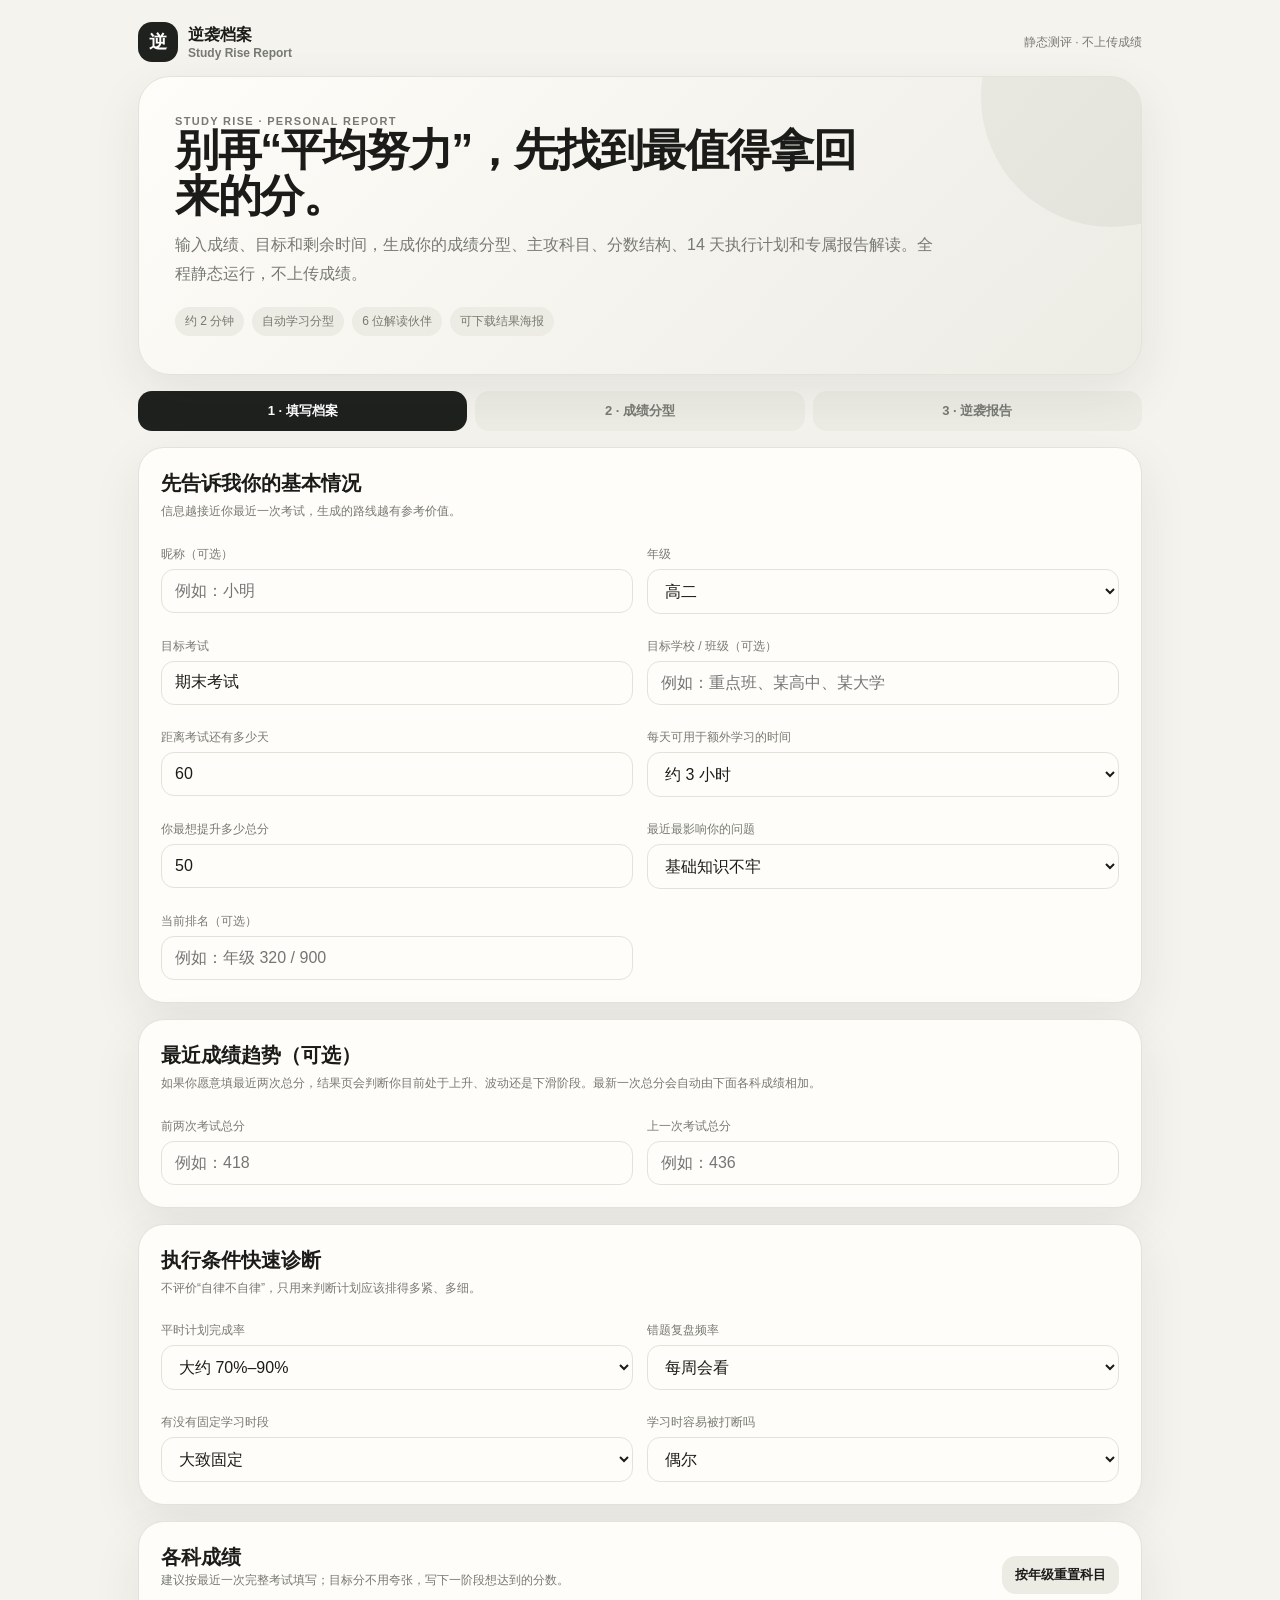
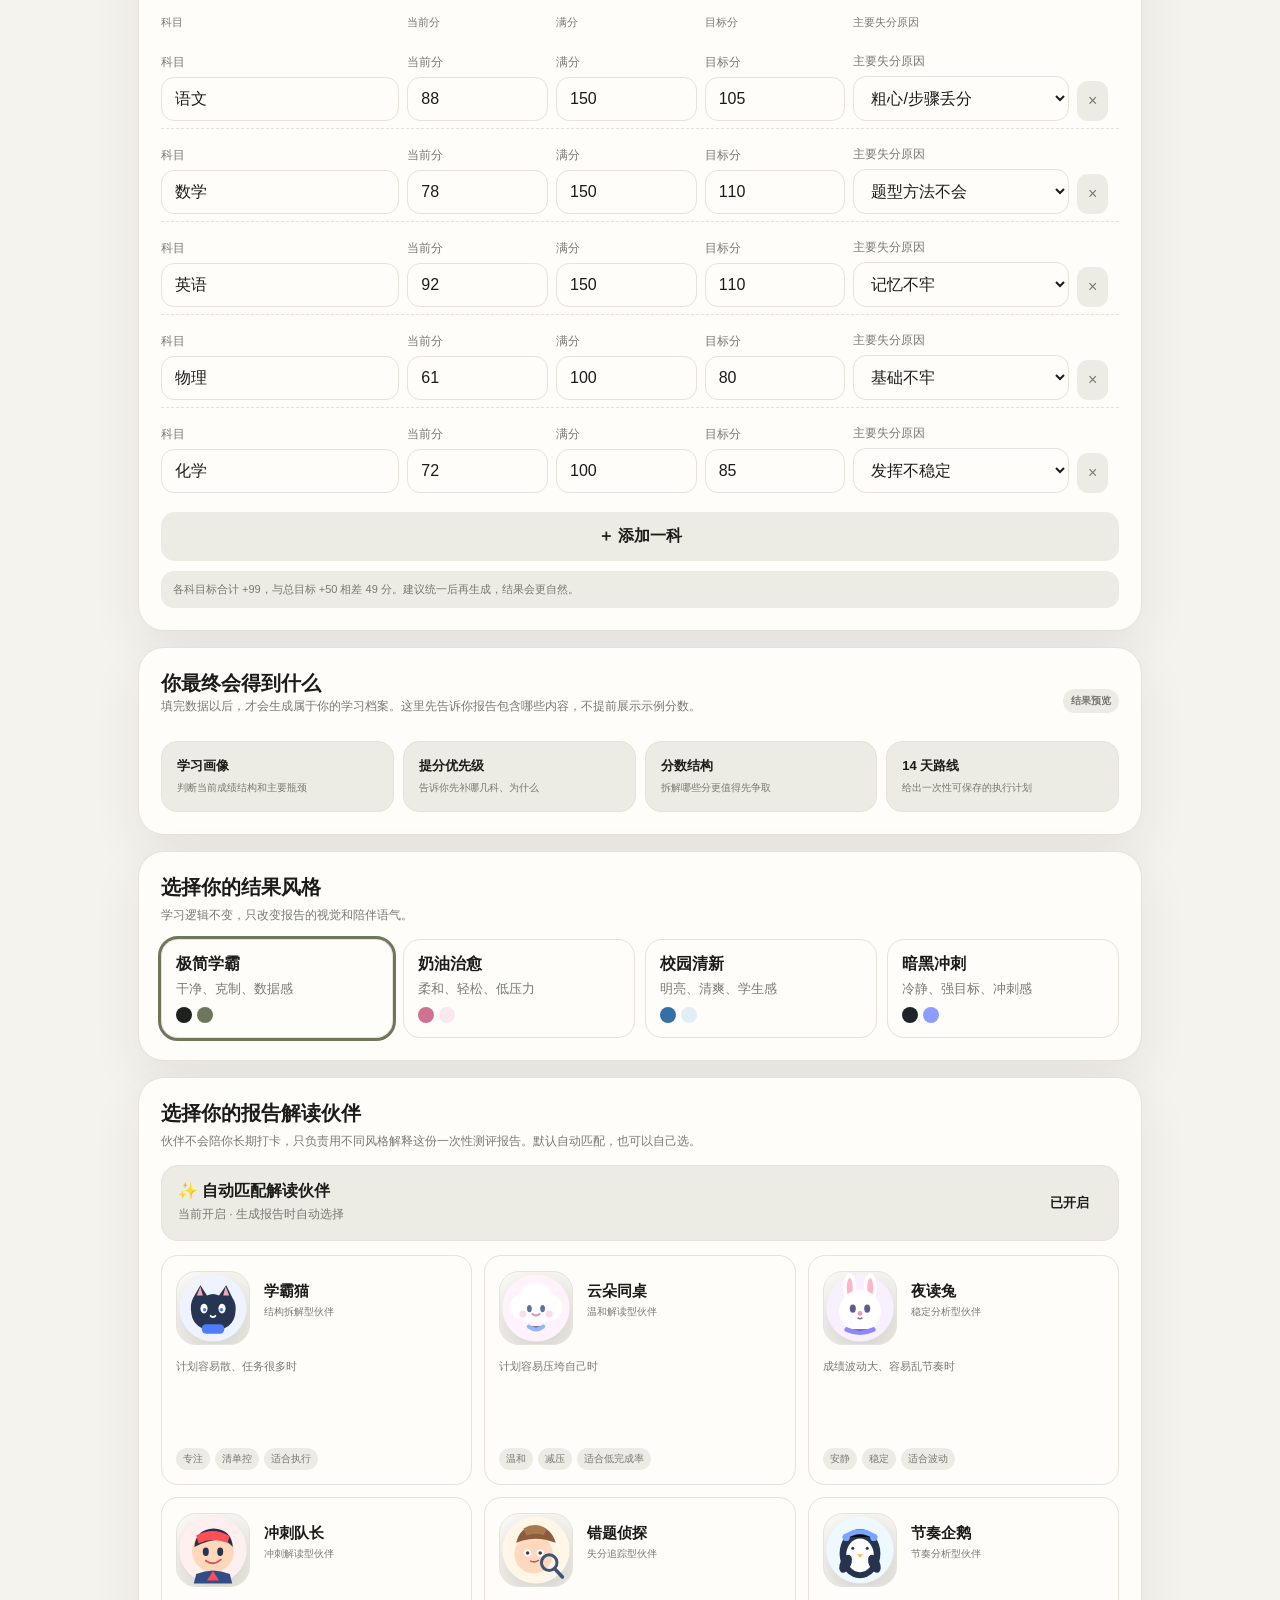
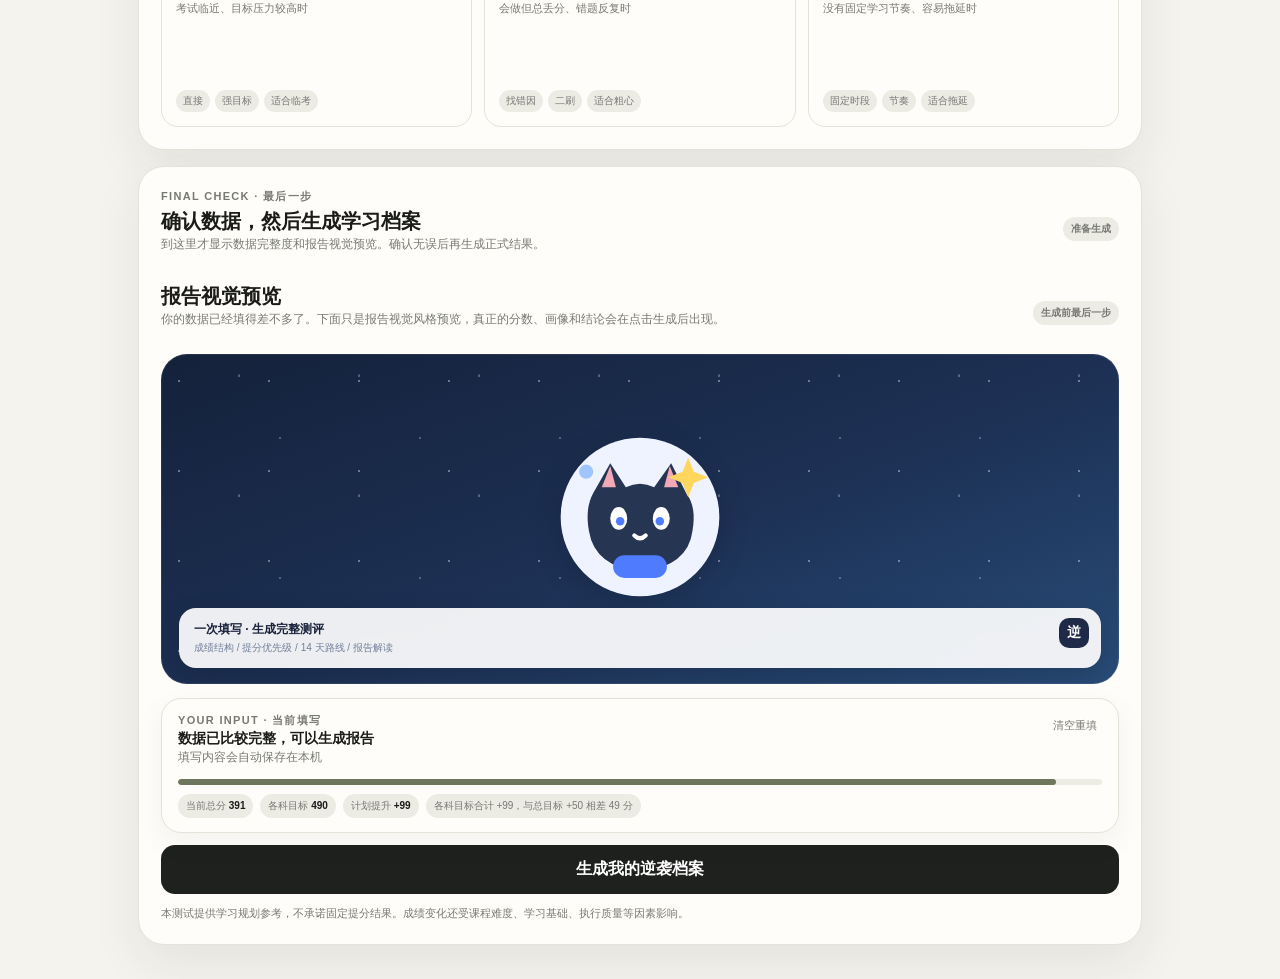
==== index.html @ 68730c50 "Wire rule-based loss diagnosis and three planning intensities" ====
<!DOCTYPE html>
<html lang="zh-CN">
<head>
<meta charset="UTF-8">
<meta name="viewport" content="width=device-width,initial-scale=1,viewport-fit=cover">
<meta http-equiv="Cache-Control" content="no-cache, no-store, must-revalidate">
<meta http-equiv="Pragma" content="no-cache">
<meta http-equiv="Expires" content="0">
<meta name="build-version" content="2026-08-31-1615">
<meta name="theme-color" content="#f5f3ee">
<title>逆袭档案｜学习提分路线测试</title>
<style>
:root{
  --bg:#f5f3ee;--card:#fffdf9;--text:#1b1c19;--muted:#777a72;--line:#e5e2da;
  --accent:#1e211d;--accent2:#6f765e;--soft:#ecebe4;--good:#3d7957;--warn:#a86d2a;
  --shadow:0 18px 50px rgba(36,38,32,.08);--radius:26px
}
*{box-sizing:border-box}
html{scroll-behavior:smooth}
body{margin:0;background:var(--bg);color:var(--text);font-family:-apple-system,BlinkMacSystemFont,"Segoe UI","PingFang SC","Microsoft YaHei",sans-serif}
button,input,select{font:inherit}
button{cursor:pointer}
.wrap{max-width:1040px;margin:0 auto;padding:18px}
.top{display:flex;align-items:center;justify-content:space-between;gap:12px;margin:4px 0 14px}
.brand{display:flex;align-items:center;gap:10px;font-weight:900}
.logo{width:40px;height:40px;border-radius:14px;background:var(--accent);color:white;display:grid;place-items:center;font-size:18px}
.mini{font-size:12px;color:var(--muted)}
.hero{position:relative;overflow:hidden;padding:28px;border-radius:32px;background:linear-gradient(135deg,var(--card),var(--soft));border:1px solid var(--line);box-shadow:var(--shadow)}
.hero:after{content:"";position:absolute;width:260px;height:260px;border-radius:50%;right:-100px;top:-110px;background:var(--accent2);opacity:.08}
.hero-layout{display:block;position:relative;z-index:1}
.hero-copy{padding:10px 8px;max-width:860px}
.hero h1{font-size:44px;line-height:1.05;letter-spacing:-1.4px;margin:0 0 12px;max-width:720px}
.hero p{color:var(--muted);line-height:1.8;margin:0;max-width:760px}
.hero-visual{position:relative;min-height:330px;border-radius:26px;background:linear-gradient(160deg,#14213a,#1d3155 55%,#284c78);padding:16px;overflow:hidden;box-shadow:inset 0 0 0 1px rgba(255,255,255,.08)}
.final-visual-preview .hero-visual{margin-top:10px;min-height:320px}
.hero-stars{position:absolute;inset:0;background-image:radial-gradient(circle at 20% 30%,rgba(255,255,255,.75) 0 1px,transparent 1.5px),radial-gradient(circle at 65% 18%,rgba(255,255,255,.55) 0 1px,transparent 1.5px),radial-gradient(circle at 85% 60%,rgba(255,255,255,.5) 0 1px,transparent 1.5px);background-size:90px 90px,120px 120px,140px 140px;opacity:.5}
.hero-mascot{position:absolute;left:18px;bottom:15px;width:150px;height:150px;z-index:2}
.hero-dashboard{position:absolute;right:14px;top:16px;width:57%;display:grid;gap:8px;z-index:2}
.hero-mascot-center{left:50%;bottom:82px;transform:translateX(-50%);width:170px;height:170px}
.hero-brand-panel{position:absolute;left:18px;right:18px;bottom:16px;z-index:3;padding:13px 15px;border-radius:17px;background:rgba(255,255,255,.92);backdrop-filter:blur(10px);color:#18223a;box-shadow:0 10px 28px rgba(0,0,0,.14)}
.hero-brand-panel b{display:block;font-size:12px;margin-bottom:3px}.hero-brand-panel .tiny{font-size:10px;color:#73809a}
.hero-brand-mark{position:absolute;right:12px;top:10px;width:30px;height:30px;border-radius:10px;background:#1e2a47;color:#fff;display:grid;place-items:center;font-size:14px;font-weight:900}
.report-preview-card{overflow:hidden}
.final-step-card{border-color:var(--accent2);background:linear-gradient(145deg,var(--card),var(--soft))}
.final-visual-preview-inner{margin:14px 0}
.final-step-card .form-status{margin:14px 0 0;background:var(--card)}
.final-generate-btn{margin-top:14px;font-size:15px;padding:14px 18px}
.report-preview-grid{display:grid;grid-template-columns:repeat(4,1fr);gap:9px}
.report-preview-item{padding:15px;border-radius:16px;background:var(--soft);border:1px solid var(--line)}
.report-preview-item b{display:block;font-size:13px;margin-bottom:5px}
.report-preview-item span{display:block;font-size:10px;color:var(--muted);line-height:1.55}
.hero-mini-card{background:rgba(255,255,255,.92);backdrop-filter:blur(10px);border-radius:16px;padding:11px;color:#18223a;box-shadow:0 10px 28px rgba(0,0,0,.14)}
.hero-mini-card b{font-size:12px}.hero-mini-card .value{font-size:26px;font-weight:900;margin-top:4px}.hero-mini-card .tiny{font-size:10px;color:#73809a;margin-top:3px}
.hero-bars{display:grid;gap:5px;margin-top:7px}.hero-bar{height:5px;background:#e9edf4;border-radius:99px;overflow:hidden}.hero-bar i{display:block;height:100%;background:#6a85ff;border-radius:99px}
.mascot-art{width:100%;height:100%;display:block;filter:drop-shadow(0 8px 14px rgba(0,0,0,.14))}
.mascot-frame{width:62px;height:62px;border-radius:20px;display:grid;place-items:center;background:linear-gradient(145deg,var(--card),var(--soft));border:1px solid var(--line);overflow:hidden}
.companion-choice .mascot-frame{width:74px;height:74px;margin:0}
.companion-big-avatar{overflow:hidden}.companion-big-avatar .mascot-art{width:76px;height:76px}
@media(max-width:760px){.score-structure-grid{grid-template-columns:1fr 1fr}.conclusion-grid{grid-template-columns:1fr 1fr}.report-preview-grid{grid-template-columns:1fr 1fr}.companion-grid{grid-template-columns:repeat(2,minmax(0,1fr))}.companion-choice{min-height:222px}.hero-layout{grid-template-columns:1fr}.hero-visual{min-height:300px}.hero-dashboard{width:58%}.hero-mascot{width:138px;height:138px}}
.hero-tags{display:flex;gap:8px;flex-wrap:wrap;margin-top:18px}
.tag{display:inline-block;padding:6px 10px;border-radius:999px;background:var(--soft);font-size:12px;color:var(--muted)}
.stepbar{display:grid;grid-template-columns:repeat(3,1fr);gap:8px;margin:16px 0}
.step{padding:11px;border-radius:14px;background:var(--soft);font-size:13px;color:var(--muted);text-align:center;font-weight:800}
.step.on{background:var(--accent);color:white}
.card{background:var(--card);border:1px solid var(--line);border-radius:var(--radius);padding:22px;box-shadow:var(--shadow);margin-bottom:16px}
.card h2{margin:0 0 5px;font-size:20px}
.card .desc{font-size:12px;color:var(--muted);margin-bottom:14px;line-height:1.65}
.grid2{display:grid;grid-template-columns:1fr 1fr;gap:14px}
.grid3{display:grid;grid-template-columns:repeat(3,1fr);gap:12px}
.grid4{display:grid;grid-template-columns:repeat(4,1fr);gap:10px}
label{display:block;font-size:12px;color:var(--muted);margin:10px 0 6px}
input,select{width:100%;padding:12px 13px;border:1px solid var(--line);border-radius:13px;background:var(--card);color:var(--text);outline:none}
input:focus,select:focus{border-color:var(--accent2);box-shadow:0 0 0 3px color-mix(in srgb,var(--accent2) 14%,transparent)}
.subject-head,.subject-row{display:grid;grid-template-columns:1.05fr .62fr .62fr .62fr .95fr 42px;gap:8px;align-items:end}
.subject-head{font-size:11px;color:var(--muted);padding:0 0 6px}
.subject-row{padding:7px 0;border-bottom:1px dashed var(--line)}
.subject-row:last-child{border-bottom:0}
.iconbtn{border:0;background:var(--soft);border-radius:11px;padding:11px;color:var(--muted)}
.btn{width:100%;border:0;border-radius:14px;padding:14px 16px;background:var(--accent);color:#fff;font-weight:900;font-size:16px;margin-top:12px}
.btn.ghost{background:var(--soft);color:var(--text)}
.btn.inline{width:auto;margin:0;padding:10px 13px;font-size:13px}
.theme-grid{display:grid;grid-template-columns:repeat(4,1fr);gap:10px}
.companion-grid{display:grid;grid-template-columns:repeat(3,minmax(0,1fr));grid-auto-rows:1fr;gap:12px;align-items:stretch}
.companion-choice{position:relative;min-height:230px;height:100%;display:grid;grid-template-rows:auto auto 1fr auto;align-content:stretch;padding:16px}
.companion-head{display:grid;grid-template-columns:76px 1fr;gap:12px;align-items:center;min-height:76px}
.companion-title{min-width:0}
.companion-title strong{font-size:15px;margin:0 0 4px}
.companion-choice .role{font-size:10px;color:var(--muted);margin:0;line-height:1.45;min-height:29px;display:-webkit-box;-webkit-line-clamp:2;-webkit-box-orient:vertical;overflow:hidden}
.companion-use{font-size:11px;color:var(--muted);line-height:1.55;margin-top:12px;min-height:35px;display:-webkit-box;-webkit-line-clamp:2;-webkit-box-orient:vertical;overflow:hidden}
.companion-choice .traits{display:flex;gap:5px;flex-wrap:wrap;align-content:flex-end;margin-top:12px;min-height:28px}
.companion-choice .trait{font-size:10px;padding:4px 7px;border-radius:999px;background:var(--soft);color:var(--muted);white-space:nowrap}
.companion-choice.active:after{content:"已选择";position:absolute;right:11px;top:11px;padding:4px 8px;border-radius:999px;background:var(--accent);color:#fff;font-size:9px;font-weight:900}
.companion-choice.active{border-color:var(--accent2);box-shadow:0 0 0 2px color-mix(in srgb,var(--accent2) 22%,transparent)}
.auto-match{display:grid;grid-template-columns:1fr auto;align-items:center;gap:14px;padding:15px 16px;border-radius:17px;background:var(--soft);border:1px solid var(--line);margin:12px 0 14px}
.auto-match b{display:block}.auto-match .small{margin-top:3px}
.companion-result{margin-top:14px}
.companion-profile{display:grid;grid-template-columns:92px 1fr;gap:16px;align-items:center;padding:18px;border-radius:20px;background:var(--soft);border:1px solid var(--line)}
.companion-big-avatar{width:86px;height:86px;border-radius:26px;background:var(--card);border:1px solid var(--line);display:grid;place-items:center;font-size:46px}
.companion-meta{display:flex;gap:6px;flex-wrap:wrap;margin:7px 0}
.companion-meta span{padding:5px 8px;border-radius:999px;background:var(--card);border:1px solid var(--line);font-size:10px;color:var(--muted)}






.mascot-state{animation:buddyFloat 2.6s ease-in-out infinite}
.mascot-state.done{animation:buddyPop .55s ease}
@keyframes buddyFloat{0%,100%{transform:translateY(0)}50%{transform:translateY(-3px)}}
@keyframes buddyPop{0%{transform:scale(.88)}55%{transform:scale(1.08)}100%{transform:scale(1)}}
.buddy-dialogue{margin-top:12px;padding:15px;border-radius:16px;background:var(--card);border:1px dashed var(--line);line-height:1.7}
.buddy-tools{display:flex;gap:8px;flex-wrap:wrap;margin-top:10px}
.buddy-tools button{border:0;border-radius:999px;padding:8px 11px;background:var(--soft);color:var(--text);font-weight:800;font-size:12px}
.choice{border:1px solid var(--line);border-radius:17px;padding:14px;background:var(--card);cursor:pointer;transition:.18s}
.choice:hover{transform:translateY(-1px)}
.choice.active{outline:3px solid var(--accent2)}
.choice strong{display:block;margin-bottom:4px}
.choice small{color:var(--muted);line-height:1.45}
.emoji{font-size:27px;margin-bottom:7px}
.swatches{display:flex;gap:5px;margin-top:8px}.sw{width:16px;height:16px;border-radius:50%}
.hidden{display:none!important}
.result-cover{position:relative;overflow:hidden;padding:30px;border-radius:30px;background:linear-gradient(135deg,var(--soft),var(--card));border:1px solid var(--line);box-shadow:var(--shadow);margin-bottom:16px}
.result-cover:after{content:"";position:absolute;width:210px;height:210px;border-radius:50%;right:-80px;bottom:-100px;background:var(--accent2);opacity:.09}
.dashboard-strip{display:grid;grid-template-columns:1.15fr 1fr 1fr;gap:12px;margin-bottom:16px}
.dash-card{position:relative;overflow:hidden;padding:18px;border-radius:22px;background:var(--card);border:1px solid var(--line);box-shadow:var(--shadow);min-height:150px}
.dash-card:after{content:"";position:absolute;width:90px;height:90px;border-radius:50%;right:-28px;bottom:-35px;background:var(--accent2);opacity:.07}
.dash-label{font-size:11px;color:var(--muted);font-weight:900;letter-spacing:.06em}
.dash-big{font-size:26px;font-weight:900;margin:8px 0 5px}
.dash-sub{font-size:12px;color:var(--muted);line-height:1.55}
.dash-progress{height:9px;border-radius:99px;background:var(--soft);overflow:hidden;margin-top:12px}
.dash-progress i{display:block;height:100%;border-radius:99px;background:var(--accent2)}
.dash-buddy{display:grid;grid-template-columns:76px 1fr;gap:12px;align-items:center}
.dash-buddy-art{width:72px;height:72px;border-radius:22px;background:var(--soft);border:1px solid var(--line);display:grid;place-items:center;overflow:hidden}
.dash-buddy-art .mascot-art{width:66px;height:66px}
.state-pill{display:inline-flex;align-items:center;gap:5px;padding:5px 8px;border-radius:999px;background:var(--soft);font-size:10px;color:var(--muted);font-weight:800}
@media(max-width:760px){.dashboard-strip{grid-template-columns:1fr 1fr}.dashboard-strip .dash-card:first-child{grid-column:1/-1}}
@media(max-width:480px){.companion-grid{grid-template-columns:1fr}.companion-choice{min-height:0}.companion-use{min-height:0}.companion-choice .role{min-height:0}.auto-match{grid-template-columns:1fr}.auto-match .btn.inline{width:100%}}
@media(max-width:430px){.score-structure-grid,.conclusion-grid,.report-preview-grid{grid-template-columns:1fr}.dashboard-strip{grid-template-columns:1fr}.dashboard-strip .dash-card:first-child{grid-column:auto}}
.eyebrow{font-size:11px;letter-spacing:.12em;font-weight:900;color:var(--muted)}
.result-title{font-size:38px;line-height:1.1;margin:8px 0 10px;letter-spacing:-1px}
.result-sub{color:var(--muted);line-height:1.7;max-width:760px}
.kpi{padding:15px;border-radius:17px;background:var(--soft);min-height:92px}
.kpi span{display:block;font-size:11px;color:var(--muted)}
.kpi b{display:block;font-size:25px;margin-top:7px}
.kpi em{font-style:normal;font-size:11px;color:var(--muted)}
.section-title{display:flex;justify-content:space-between;gap:10px;align-items:center;margin-bottom:10px}
.section-title h2{margin:0}
.priority{padding:13px 0;border-bottom:1px solid var(--line)}
.priority:last-child{border-bottom:0}
.priority-grid{display:grid;grid-template-columns:repeat(3,1fr);gap:10px}
.priority-focus{position:relative;padding:17px;border:1px solid var(--line);border-radius:19px;background:var(--card);overflow:hidden;min-height:178px}
.priority-focus:first-child{background:linear-gradient(145deg,var(--soft),var(--card));border-color:var(--accent2)}
.priority-rank{width:28px;height:28px;border-radius:9px;display:grid;place-items:center;background:var(--soft);font-size:11px;font-weight:900;color:var(--muted);margin-bottom:11px}
.priority-focus:first-child .priority-rank{background:var(--accent);color:#fff}
.priority-focus h3{margin:0;font-size:19px}
.priority-score{font-size:12px;color:var(--muted);margin:4px 0 10px}
.priority-gap{font-size:26px;font-weight:900;margin:4px 0}
.priority-why{font-size:11px;color:var(--muted);line-height:1.6;margin-top:9px}
.priority-action{margin-top:10px;padding:8px 10px;border-radius:11px;background:var(--soft);font-size:11px;line-height:1.5}
.priority-rest{display:flex;gap:7px;flex-wrap:wrap;margin-top:11px}
.rest-chip{padding:7px 9px;border-radius:999px;border:1px solid var(--line);font-size:11px;color:var(--muted);background:var(--card)}
.diagnosis-layout{display:grid;grid-template-columns:1.08fr .92fr;gap:14px}
.diagnosis-grid{display:grid;gap:9px}
.diag-item{display:grid;grid-template-columns:38px 1fr;gap:11px;padding:14px;border-radius:17px;border:1px solid var(--line);background:var(--card)}
.diag-item.primary{background:linear-gradient(145deg,var(--soft),var(--card));border-color:var(--accent2)}
.diag-icon{width:36px;height:36px;border-radius:12px;background:var(--soft);display:grid;place-items:center;font-size:16px}
.diag-item.primary .diag-icon{background:var(--accent);color:#fff}
.diag-item b{display:block;font-size:13px;margin-bottom:4px}
.diag-item p{margin:0;color:var(--muted);font-size:11px;line-height:1.6}
.time-panel{padding:15px;border-radius:18px;background:var(--soft);border:1px solid var(--line)}
.time-panel-head{display:flex;justify-content:space-between;gap:10px;align-items:flex-start;margin-bottom:8px}
.time-allocation{display:grid;gap:8px}
.time-row{padding:10px 11px;border-radius:13px;background:var(--card);border:1px solid var(--line)}
.time-row-top{display:flex;justify-content:space-between;gap:10px;font-size:12px;font-weight:850}
.time-row-top span:last-child{color:var(--muted)}
.time-mini-bar{height:6px;background:var(--soft);border-radius:99px;overflow:hidden;margin-top:7px}
.time-mini-bar i{display:block;height:100%;background:var(--accent2);border-radius:99px}
@media(max-width:760px){.priority-grid{grid-template-columns:1fr 1fr}.priority-grid .priority-focus:first-child{grid-column:1/-1}.diagnosis-layout{grid-template-columns:1fr}}
@media(max-width:430px){.priority-grid{grid-template-columns:1fr}.priority-grid .priority-focus:first-child{grid-column:auto}}
.phead{display:flex;justify-content:space-between;gap:12px;font-weight:850}
.bar{height:8px;background:var(--soft);border-radius:99px;overflow:hidden;margin:8px 0}
.bar i{display:block;height:100%;background:var(--accent2);border-radius:99px}
.small{font-size:12px;color:var(--muted);line-height:1.65}
.quote{padding:17px;background:var(--soft);border-left:4px solid var(--accent2);border-radius:14px;line-height:1.75}
.phase{padding:15px;background:var(--soft);border-radius:16px;min-height:126px}
.phase b{display:block;margin-bottom:7px}
.day{padding:14px;border-radius:16px;background:var(--soft);margin:9px 0}
.dayhead{display:flex;justify-content:space-between;gap:10px;font-weight:850;margin-bottom:7px}
.task{padding:5px 0;line-height:1.6;font-size:13px}
.strategy-card{padding:16px;border:1px solid var(--line);border-radius:17px;background:var(--card)}
.strategy-card b{display:block;margin-bottom:6px}
.paper{background:linear-gradient(var(--card),var(--card)) padding-box,repeating-linear-gradient(0deg,transparent 0 27px,color-mix(in srgb,var(--line) 65%,transparent) 28px) border-box}
.note-row{display:grid;grid-template-columns:110px 1fr;gap:12px;padding:11px 0;border-bottom:1px solid var(--line)}
.note-row:last-child{border-bottom:0}
.note-row b{font-size:13px}.note-row span{font-size:13px;color:var(--muted);line-height:1.65}
.companion-box{display:grid;grid-template-columns:72px 1fr;gap:14px;align-items:center;padding:16px;border-radius:18px;background:var(--soft)}
.companion-avatar{width:66px;height:66px;border-radius:21px;background:var(--card);display:grid;place-items:center;font-size:34px;border:1px solid var(--line)}
.actions{display:grid;grid-template-columns:1fr 1fr;gap:10px}
.notice{font-size:11px;color:var(--muted);line-height:1.65;margin-top:10px}
.toast{position:fixed;left:50%;bottom:28px;transform:translateX(-50%);padding:10px 14px;background:#111;color:#fff;border-radius:999px;font-size:13px;opacity:0;pointer-events:none;transition:.2s;z-index:9}
.toast.show{opacity:1}
.form-status{position:relative;background:var(--card);border:1px solid var(--line);border-radius:20px;padding:14px 16px;margin-bottom:14px;box-shadow:0 10px 30px rgba(36,38,32,.05)}
.form-status-main{display:flex;justify-content:space-between;gap:14px;align-items:flex-start}
.form-status-main b{display:block;font-size:14px;margin-top:2px}
.mini-link{border:0;background:transparent;color:var(--muted);font-size:11px;padding:5px;white-space:nowrap}
.form-progress{height:6px;border-radius:99px;background:var(--soft);overflow:hidden;margin:11px 0 9px}
.form-progress i{display:block;height:100%;border-radius:99px;background:var(--accent2);transition:width .25s}
.input-snapshot{display:flex;gap:7px;flex-wrap:wrap}
.input-snapshot span{padding:5px 8px;border-radius:999px;background:var(--soft);font-size:10px;color:var(--muted)}
.input-snapshot b{display:inline;font-size:10px;color:var(--text)}
.inline-note{margin-top:10px;padding:10px 12px;border-radius:13px;background:var(--soft);font-size:11px;color:var(--muted);line-height:1.55}
.method-note{margin-top:13px;border-top:1px dashed var(--line);padding-top:10px;color:var(--muted);font-size:10px;line-height:1.65}
.method-note summary{cursor:pointer;font-weight:850;color:var(--muted);width:max-content}
.method-note div{padding-top:7px;max-width:780px}
.result-toolbar{position:sticky;top:8px;z-index:7;display:flex;justify-content:space-between;gap:10px;align-items:center;padding:9px 10px;margin:0 0 14px;border-radius:18px;background:color-mix(in srgb,var(--card) 94%,transparent);backdrop-filter:blur(16px);border:1px solid var(--line);box-shadow:0 9px 24px rgba(36,38,32,.06)}
.result-nav{display:flex;gap:5px;overflow-x:auto;scrollbar-width:none}
.result-nav::-webkit-scrollbar{display:none}
.result-nav a{text-decoration:none;color:var(--muted);font-size:11px;font-weight:850;padding:7px 9px;border-radius:999px;white-space:nowrap}
.result-nav a:hover{background:var(--soft);color:var(--text)}
.view-switch{display:flex;gap:4px;padding:3px;border-radius:999px;background:var(--soft);flex-shrink:0}
.view-btn{border:0;border-radius:999px;padding:6px 9px;background:transparent;color:var(--muted);font-size:10px;font-weight:900}
.view-btn.active{background:var(--accent);color:#fff}
.section-anchor{scroll-margin-top:80px}
#resultArea.focus-mode .detail-full{display:none!important}
.strategy-layer{margin-top:13px;padding-top:12px;border-top:1px dashed var(--line)}
.lever-compact{display:flex;gap:7px;flex-wrap:wrap;margin-top:8px}
.lever-chip{display:inline-flex;align-items:center;gap:6px;padding:7px 9px;border-radius:999px;background:var(--soft);font-size:10px;color:var(--muted)}
.lever-chip b{color:var(--text);font-size:10px}
.mobile-generate{display:none}
:focus-visible{outline:3px solid color-mix(in srgb,var(--accent2) 40%,transparent);outline-offset:2px}
@media(prefers-reduced-motion:reduce){*,*:before,*:after{scroll-behavior:auto!important;animation:none!important;transition:none!important}}
.metric-row{display:grid;grid-template-columns:1fr 1fr;gap:14px}
.metric-card{padding:18px;border-radius:20px;background:var(--soft);border:1px solid var(--line)}
.metric-card h3{margin:0 0 6px;font-size:16px}.metric-card .big{font-size:30px;font-weight:900;margin:7px 0}
.meter{height:12px;background:var(--card);border-radius:99px;overflow:hidden;border:1px solid var(--line)}
.meter i{display:block;height:100%;background:var(--accent2);border-radius:99px}
.trend-chart{height:160px;border-radius:16px;background:var(--card);border:1px solid var(--line);padding:12px;margin-top:10px}
.trend-chart svg{width:100%;height:100%}
.lever-grid{display:grid;grid-template-columns:repeat(3,1fr);gap:10px}
.lever{padding:15px;border:1px solid var(--line);border-radius:17px;background:var(--card)}
.lever .level{display:inline-block;padding:5px 8px;border-radius:999px;background:var(--soft);font-size:11px;color:var(--muted);margin-top:8px}
.plan-card{overflow:hidden}
.plan-tabs{display:flex;gap:7px;flex-shrink:0}
.plan-tab{border:1px solid var(--line);background:var(--soft);color:var(--muted);padding:8px 12px;border-radius:999px;font-weight:850;font-size:12px}
.plan-tab.active{background:var(--accent);color:#fff;border-color:var(--accent)}
.plan-week{display:none}.plan-week.active{display:block}
.plan-summary{display:flex;justify-content:space-between;gap:12px;align-items:center;padding:13px 15px;border-radius:16px;background:var(--soft);margin-bottom:10px}
.plan-summary b{font-size:14px}.plan-summary span{font-size:11px;color:var(--muted)}
.plan-list{display:grid;gap:8px}
.plan-day{display:grid;grid-template-columns:62px 1fr;gap:12px;padding:13px 14px;border:1px solid var(--line);border-radius:17px;background:var(--card);transition:.18s}
.plan-day:hover{transform:translateY(-1px);box-shadow:0 8px 22px rgba(36,38,32,.05)}
.plan-date{display:flex;flex-direction:column;align-items:center;justify-content:center;border-radius:13px;background:var(--soft);min-height:76px}
.plan-date b{font-size:18px}.plan-date span{font-size:10px;color:var(--muted);margin-top:3px}
.plan-main{min-width:0}
.plan-day-head{display:flex;align-items:center;gap:7px;flex-wrap:wrap;margin-bottom:7px}
.plan-day-head b{font-size:13px}
.plan-phase{font-size:10px;padding:4px 7px;border-radius:999px;background:var(--soft);color:var(--muted)}
.plan-task{display:grid;grid-template-columns:48px 1fr;gap:7px;align-items:start;padding:4px 0;font-size:12px;line-height:1.55}
.plan-task strong{font-size:10px;color:var(--muted);font-weight:850;padding-top:2px}
.plan-review{margin-top:5px;padding:7px 9px;border-radius:11px;background:var(--soft);font-size:11px;color:var(--muted);line-height:1.5}
.avoid-card{overflow:hidden}
.avoid-grid{display:grid;grid-template-columns:repeat(2,1fr);gap:10px}
.avoid-item{position:relative;padding:16px 16px 15px 48px;border:1px solid var(--line);border-radius:17px;background:var(--card);min-height:108px}
.avoid-num{position:absolute;left:14px;top:15px;width:24px;height:24px;border-radius:8px;background:var(--soft);display:grid;place-items:center;font-size:10px;font-weight:900;color:var(--muted)}
.avoid-item b{display:block;font-size:13px;margin-bottom:5px}
.avoid-item p{margin:0;font-size:11px;color:var(--muted);line-height:1.6}
.avoid-item.primary{background:linear-gradient(135deg,var(--soft),var(--card));border-color:var(--accent2)}
@media(max-width:760px){.plan-card .section-title,.avoid-card .section-title{align-items:flex-start}.plan-tabs{margin-top:3px}.avoid-grid{grid-template-columns:1fr}}
@media(max-width:430px){.plan-card .section-title{display:block}.plan-tabs{margin:10px 0 2px}.plan-day{grid-template-columns:52px 1fr;padding:11px}.plan-task{grid-template-columns:42px 1fr}.avoid-item{min-height:auto}}
.review-schedule{display:grid;grid-template-columns:repeat(5,1fr);gap:9px}
.review-step{padding:13px;border-radius:16px;background:var(--soft);text-align:center;border:1px solid var(--line)}
.review-step b{display:block;font-size:18px;margin-bottom:4px}.review-step span{font-size:11px;color:var(--muted)}
.simulator{display:grid;grid-template-columns:1fr 1fr;gap:16px}
.range-line{display:flex;justify-content:space-between;gap:10px;font-size:12px;color:var(--muted);margin:8px 0}
input[type=range]{padding:0;border:0;box-shadow:none;background:transparent;accent-color:var(--accent2)}
.sim-result{padding:17px;border-radius:18px;background:var(--soft);border:1px solid var(--line)}
.sim-result .big{font-size:30px;font-weight:900}
.note-tabs{display:flex;gap:7px;flex-wrap:wrap;margin-bottom:12px}
.note-tab{border:0;border-radius:999px;padding:8px 11px;background:var(--soft);color:var(--muted);font-weight:800}
.note-tab.active{background:var(--accent);color:#fff}
.note-panel{display:none}.note-panel.active{display:block}
.note-box{min-height:76px;padding:13px;border:1px dashed var(--line);border-radius:14px;margin:8px 0;color:var(--muted);font-size:13px;line-height:1.65}
.score-pill{display:inline-block;padding:4px 8px;border-radius:999px;background:var(--soft);font-size:11px;color:var(--muted)}
.radar-wrap{display:grid;grid-template-columns:260px 1fr;gap:18px;align-items:center}
.radar{width:100%;max-width:260px;aspect-ratio:1;margin:auto}.radar svg{width:100%;height:100%}
.risk-list{display:grid;grid-template-columns:1fr 1fr;gap:9px}
.risk-item{padding:13px;border-radius:15px;background:var(--soft);border:1px solid var(--line)}
.risk-item b{display:flex;justify-content:space-between;gap:10px;margin-bottom:5px}
.goal-grid{display:grid;grid-template-columns:repeat(3,1fr);gap:10px}
.goal-card{padding:16px;border-radius:18px;border:1px solid var(--line);background:var(--card)}
.goal-card .num{font-size:30px;font-weight:900;margin:5px 0}
.poster-controls{display:flex;gap:8px;flex-wrap:wrap;margin-bottom:12px}
.poster-btn{border:0;border-radius:999px;padding:8px 11px;background:var(--soft);color:var(--muted);font-weight:800}
.poster-btn.active{background:var(--accent);color:#fff}
.poster-preview{border-radius:20px;overflow:hidden;border:1px solid var(--line);background:var(--soft);padding:10px}
.poster-preview canvas{display:block;width:100%;height:auto;border-radius:14px;background:#fff}
@media(max-width:760px){
  .radar-wrap{grid-template-columns:1fr}.risk-list,.goal-grid{grid-template-columns:1fr 1fr}
  .result-toolbar{top:6px;display:block;padding:8px}.result-nav{margin-bottom:6px}.view-switch{width:max-content}
  .form-status{top:6px}.input-snapshot{gap:5px}
}
@media(max-width:430px){
  .risk-list,.goal-grid{grid-template-columns:1fr}
  body{padding-bottom:78px}
  .mobile-generate{display:flex;position:fixed;left:10px;right:10px;bottom:max(10px,env(safe-area-inset-bottom));z-index:20;padding:10px 11px;border-radius:18px;background:color-mix(in srgb,var(--card) 95%,transparent);backdrop-filter:blur(18px);border:1px solid var(--line);box-shadow:0 14px 34px rgba(0,0,0,.14);align-items:center;justify-content:space-between;gap:10px}
  .mobile-generate div b{display:block;font-size:12px}.mobile-generate div span{font-size:9px;color:var(--muted)}
  .mobile-generate button{border:0;border-radius:13px;background:var(--accent);color:#fff;font-weight:900;padding:10px 13px}
  .form-status{position:relative;top:auto}
  .result-toolbar{position:sticky;top:5px}
}
@media(max-width:760px){.lever-grid{grid-template-columns:1fr 1fr}.review-schedule{grid-template-columns:repeat(3,1fr)}.simulator,.metric-row{grid-template-columns:1fr}}

.theme-cute{--bg:#fff7f8;--card:#fff;--text:#422f37;--muted:#8d7480;--line:#efdce4;--accent:#cf7190;--accent2:#e491ad;--soft:#fbe8ef}
.theme-dark{--bg:#15171c;--card:#202329;--text:#f5f6f8;--muted:#aeb3bd;--line:#353a44;--accent:#f4f5f7;--accent2:#8d9cff;--soft:#2b2f37}
.theme-campus{--bg:#eef7ff;--card:#fff;--text:#19364f;--muted:#74899d;--line:#d9e7f2;--accent:#356fa8;--accent2:#5f97cb;--soft:#e1eef8}
.theme-scholar{--bg:#f5f3ee;--card:#fffdf9;--text:#1b1c19;--muted:#777a72;--line:#e5e2da;--accent:#1e211d;--accent2:#6f765e;--soft:#ecebe4}
@media(max-width:760px){
  .wrap{padding:12px}.hero{padding:25px}.hero h1{font-size:33px}.result-title{font-size:31px}
  .grid2,.grid3,.grid4,.theme-grid{grid-template-columns:1fr 1fr}
  .companion-grid{grid-template-columns:1fr}
  .companion-choice{min-height:0;height:auto;grid-template-rows:auto auto auto;padding:14px}
  .companion-choice>div:nth-child(3){display:none}
  .companion-use{min-height:0;margin-top:9px}
  .companion-choice .traits{min-height:0;margin-top:10px}
  .companion-choice .role{min-height:0}
  .subject-head{display:none}.subject-row{grid-template-columns:1fr 1fr}.subject-row .remove{grid-column:2}
  .actions{grid-template-columns:1fr}.top{align-items:flex-start}
  .auto-match{grid-template-columns:1fr auto;padding:13px 14px}
}
@media(max-width:520px){
  .theme-grid{grid-template-columns:1fr 1fr}
  .companion-grid{grid-template-columns:1fr}
  .companion-head{grid-template-columns:68px 1fr;gap:11px;min-height:68px}
  .companion-choice .mascot-frame{width:66px;height:66px;border-radius:18px}
  .companion-title strong{font-size:16px}
  .companion-use{font-size:11px;line-height:1.5}
  .auto-match{grid-template-columns:1fr}
  .auto-match .btn.inline{width:100%;margin-top:2px}
  .note-row{grid-template-columns:1fr;gap:3px}
  .companion-profile{grid-template-columns:76px 1fr}
  .companion-big-avatar{width:70px;height:70px;font-size:38px}
  #formArea{padding-bottom:96px}
}
@media(max-width:430px){
  .grid4{grid-template-columns:1fr 1fr}
  .theme-grid{grid-template-columns:1fr}
}

/* v7 assessment depth */
.profile-tags{display:flex;gap:6px;flex-wrap:wrap;margin-top:10px}
.profile-tags span{padding:5px 8px;border-radius:999px;background:var(--soft);font-size:10px;color:var(--muted);font-weight:800}
.score-structure-grid{display:grid;grid-template-columns:repeat(3,minmax(0,1fr));gap:10px}
.score-structure-card{padding:16px;border:1px solid var(--line);border-radius:18px;background:var(--card);min-width:0}
.score-structure-card.primary{background:linear-gradient(145deg,var(--soft),var(--card));border-color:var(--accent2)}
.score-structure-top{display:flex;justify-content:space-between;align-items:flex-start;gap:8px}
.score-structure-card h3{margin:0;font-size:17px}
.score-band{padding:5px 8px;border-radius:999px;background:var(--soft);font-size:9px;color:var(--muted);white-space:nowrap}
.recover-range{font-size:25px;font-weight:900;margin:12px 0 2px}
.recover-label{font-size:9px;color:var(--muted);line-height:1.45;margin-bottom:10px}
.structure-row{padding:8px 0;border-top:1px dashed var(--line);font-size:10px;color:var(--muted);line-height:1.6}
.loss-grid{display:grid;grid-template-columns:repeat(3,minmax(0,1fr));gap:10px}
.loss-card{padding:17px;border-radius:19px;border:1px solid var(--line);background:var(--card);min-width:0}
.loss-card:first-child{background:linear-gradient(145deg,var(--soft),var(--card));border-color:var(--accent2)}
.loss-head{display:flex;justify-content:space-between;gap:8px;align-items:flex-start;margin-bottom:11px}
.loss-head h3{margin:0;font-size:18px}.loss-head span{font-size:9px;padding:5px 7px;border-radius:999px;background:var(--soft);color:var(--muted);white-space:nowrap}
.loss-type{font-size:11px;font-weight:900;margin-bottom:4px}
.loss-reason{font-size:10px;color:var(--muted);line-height:1.6;margin-bottom:11px}
.loss-layer{display:grid;grid-template-columns:62px 1fr;gap:8px;padding:8px 0;border-top:1px dashed var(--line);align-items:start}
.loss-layer b{font-size:9px;color:var(--muted);padding-top:1px}
.loss-layer div{font-size:10px;line-height:1.55}
.loss-layer.high div{font-weight:850;color:var(--text)}
.loss-action{margin-top:10px;padding:9px 10px;border-radius:12px;background:var(--soft);font-size:10px;line-height:1.55}
.scenario-tabs{display:flex;gap:7px;margin-bottom:12px;flex-wrap:wrap}
.scenario-tab{border:1px solid var(--line);border-radius:999px;padding:8px 11px;background:var(--soft);color:var(--muted);font-size:11px;font-weight:900}
.scenario-tab.active{background:var(--accent);color:#fff;border-color:var(--accent)}
.scenario-summary{display:grid;grid-template-columns:repeat(3,minmax(0,1fr));gap:9px;margin-bottom:12px}
.scenario-mini{padding:13px;border:1px solid var(--line);border-radius:16px;background:var(--card)}
.scenario-mini.recommended{background:linear-gradient(145deg,var(--soft),var(--card));border-color:var(--accent2)}
.scenario-mini-top{display:flex;justify-content:space-between;gap:6px;align-items:center}
.scenario-mini b{font-size:12px}.scenario-mini .badge{font-size:8px;padding:4px 6px;border-radius:999px;background:var(--accent);color:#fff}
.scenario-mini .num{font-size:24px;font-weight:900;margin:7px 0 2px}
.scenario-mini .small{font-size:9px;line-height:1.5}
.scenario-panel{display:none;padding:17px;border-radius:19px;background:var(--soft);border:1px solid var(--line)}
.scenario-panel.active{display:block}
.scenario-hero{display:grid;grid-template-columns:1fr auto;gap:14px;align-items:start;margin-bottom:12px}
.scenario-title{font-size:22px;font-weight:900;margin-bottom:4px}
.scenario-pressure{padding:6px 9px;border-radius:999px;background:var(--card);font-size:10px;font-weight:900;color:var(--muted)}
.scenario-metrics{display:grid;grid-template-columns:repeat(3,1fr);gap:8px}
.scenario-metric{padding:11px;border-radius:13px;background:var(--card);border:1px solid var(--line)}
.scenario-metric span{display:block;font-size:9px;color:var(--muted)}
.scenario-metric b{display:block;font-size:17px;margin-top:4px}
.scenario-subjects{display:grid;grid-template-columns:repeat(3,1fr);gap:8px;margin-top:10px}
.scenario-subject{padding:10px;border-radius:13px;background:var(--card);border:1px solid var(--line);font-size:10px;line-height:1.55}
.scenario-subject b{display:block;font-size:11px;margin-bottom:3px}
.scenario-note{margin-top:10px;font-size:10px;color:var(--muted);line-height:1.6}
.conclusion-grid{display:grid;grid-template-columns:repeat(2,minmax(0,1fr));gap:10px}
.conclusion-item{padding:16px;border-radius:18px;border:1px solid var(--line);background:var(--card)}
.conclusion-item:first-child{background:linear-gradient(145deg,var(--soft),var(--card));border-color:var(--accent2)}
.conclusion-no{font-size:9px;font-weight:900;color:var(--muted);margin-bottom:7px}
.conclusion-item b{display:block;font-size:13px;margin-bottom:5px}.conclusion-item p{margin:0;font-size:10px;color:var(--muted);line-height:1.6}
@media(max-width:760px){
  .score-structure-grid,.loss-grid,.scenario-summary{grid-template-columns:1fr 1fr}
  .scenario-metrics,.scenario-subjects{grid-template-columns:1fr 1fr}
}
@media(max-width:520px){
  .score-structure-grid,.loss-grid,.scenario-summary,.scenario-metrics,.scenario-subjects,.conclusion-grid{grid-template-columns:1fr}
  .scenario-hero{grid-template-columns:1fr}.scenario-pressure{width:max-content}
}
@media print{
  body{background:white}.no-print,.hero,.stepbar,.top{display:none!important}
  .wrap{max-width:none;padding:0}.card,.result-cover{box-shadow:none;break-inside:avoid}
  #resultArea.focus-mode .detail-full{display:block!important}
}
</style>
</head>
<body class="theme-scholar">
<div class="wrap">
  <div class="top">
    <div class="brand"><div class="logo">逆</div><div>逆袭档案<div class="mini">Study Rise Report</div></div></div>
    <div class="mini">静态测评 · 不上传成绩</div>
  </div>

  <section class="hero">
    <div class="hero-layout">
      <div class="hero-copy">
        <div class="eyebrow">STUDY RISE · PERSONAL REPORT</div>
        <h1>别再“平均努力”，先找到最值得拿回来的分。</h1>
        <p>输入成绩、目标和剩余时间，生成你的成绩分型、主攻科目、分数结构、14 天执行计划和专属报告解读。全程静态运行，不上传成绩。</p>
        <div class="hero-tags">
          <span class="tag">约 2 分钟</span><span class="tag">自动学习分型</span><span class="tag">6 位解读伙伴</span><span class="tag">可下载结果海报</span>
        </div>
      </div>
    </div>
  </section>

  <div class="stepbar no-print">
    <div class="step on" id="s1">1 · 填写档案</div>
    <div class="step" id="s2">2 · 成绩分型</div>
    <div class="step" id="s3">3 · 逆袭报告</div>
  </div>

  <section id="formArea">
    <div class="card">
      <h2>先告诉我你的基本情况</h2>
      <div class="desc">信息越接近你最近一次考试，生成的路线越有参考价值。</div>
      <div class="grid2">
        <div><label>昵称（可选）</label><input id="nickname" placeholder="例如：小明"></div>
        <div><label>年级</label>
          <select id="grade">
            <option>初一</option><option>初二</option><option>初三</option>
            <option>高一</option><option selected>高二</option><option>高三</option>
          </select>
        </div>
        <div><label>目标考试</label><input id="exam" value="期末考试" placeholder="如：中考、期末、高考"></div>
        <div><label>目标学校 / 班级（可选）</label><input id="targetSchool" placeholder="例如：重点班、某高中、某大学"></div>
        <div><label>距离考试还有多少天</label><input id="days" type="number" value="60" min="7"></div>
        <div><label>每天可用于额外学习的时间</label>
          <select id="hours"><option value="1">约 1 小时</option><option value="1.5">约 1.5 小时</option><option value="2">约 2 小时</option><option value="2.5">约 2.5 小时</option><option value="3" selected>约 3 小时</option><option value="4">约 4 小时</option><option value="5">4 小时以上</option></select>
        </div>
        <div><label>你最想提升多少总分</label><input id="goalGain" type="number" value="50" min="1"></div>
        <div><label>最近最影响你的问题</label>
          <select id="problem">
            <option value="base">基础知识不牢</option>
            <option value="bias">偏科严重</option>
            <option value="careless">会做但总丢分</option>
            <option value="slow">做题速度太慢</option>
            <option value="plan">计划很多但执行不下去</option>
            <option value="unknown">不知道从哪里开始补</option>
          </select>
        </div>
        <div><label>当前排名（可选）</label><input id="rank" placeholder="例如：年级 320 / 900"></div>
      </div>
    </div>

    <div class="card">
      <h2>最近成绩趋势（可选）</h2>
      <div class="desc">如果你愿意填最近两次总分，结果页会判断你目前处于上升、波动还是下滑阶段。最新一次总分会自动由下面各科成绩相加。</div>
      <div class="grid2">
        <div><label>前两次考试总分</label><input id="prev2" type="number" min="0" placeholder="例如：418"></div>
        <div><label>上一次考试总分</label><input id="prev1" type="number" min="0" placeholder="例如：436"></div>
      </div>
    </div>

    <div class="card">
      <h2>执行条件快速诊断</h2>
      <div class="desc">不评价“自律不自律”，只用来判断计划应该排得多紧、多细。</div>
      <div class="grid2">
        <div><label>平时计划完成率</label>
          <select id="completion"><option value="35">经常不到 40%</option><option value="55">大约 40%–70%</option><option value="75" selected>大约 70%–90%</option><option value="90">基本都能完成</option></select>
        </div>
        <div><label>错题复盘频率</label>
          <select id="reviewHabit"><option value="25">几乎不复盘</option><option value="50">想起来才看</option><option value="72" selected>每周会看</option><option value="90">基本每天/隔天复盘</option></select>
        </div>
        <div><label>有没有固定学习时段</label>
          <select id="fixedTime"><option value="35">没有固定时间</option><option value="60" selected>大致固定</option><option value="85">比较固定</option></select>
        </div>
        <div><label>学习时容易被打断吗</label>
          <select id="focus"><option value="35">经常被打断</option><option value="60" selected>偶尔</option><option value="85">很少</option></select>
        </div>
      </div>
    </div>

    <div class="card">
      <div class="section-title">
        <div><h2>各科成绩</h2><div class="desc">建议按最近一次完整考试填写；目标分不用夸张，写下一阶段想达到的分数。</div></div>
        <button class="btn ghost inline no-print" onclick="loadGradePreset()">按年级重置科目</button>
      </div>
      <div class="subject-head"><span>科目</span><span>当前分</span><span>满分</span><span>目标分</span><span>主要失分原因</span><span></span></div>
      <div id="subjectBox"></div>
      <button class="btn ghost no-print" onclick="addSubject()">＋ 添加一科</button>
      <div class="inline-note" id="subjectGoalNote">系统会用“各科目标分”和“总目标提升”交叉检查，避免目标互相矛盾。</div>
    </div>

    <div class="card report-preview-card">
      <div class="section-title">
        <div>
          <h2>你最终会得到什么</h2>
          <div class="desc">填完数据以后，才会生成属于你的学习档案。这里先告诉你报告包含哪些内容，不提前展示示例分数。</div>
        </div>
        <span class="state-pill">结果预览</span>
      </div>
      <div class="report-preview-grid">
        <div class="report-preview-item"><b>学习画像</b><span>判断当前成绩结构和主要瓶颈</span></div>
        <div class="report-preview-item"><b>提分优先级</b><span>告诉你先补哪几科、为什么</span></div>
        <div class="report-preview-item"><b>分数结构</b><span>拆解哪些分更值得先争取</span></div>
        <div class="report-preview-item"><b>14 天路线</b><span>给出一次性可保存的执行计划</span></div>
      </div>
    </div>

    <div class="card">
      <h2>选择你的结果风格</h2>
      <div class="desc">学习逻辑不变，只改变报告的视觉和陪伴语气。</div>
      <div class="theme-grid">
        <div class="choice theme-choice active" data-theme="scholar"><strong>极简学霸</strong><small>干净、克制、数据感</small><div class="swatches"><i class="sw" style="background:#1e211d"></i><i class="sw" style="background:#6f765e"></i></div></div>
        <div class="choice theme-choice" data-theme="cute"><strong>奶油治愈</strong><small>柔和、轻松、低压力</small><div class="swatches"><i class="sw" style="background:#cf7190"></i><i class="sw" style="background:#fbe8ef"></i></div></div>
        <div class="choice theme-choice" data-theme="campus"><strong>校园清新</strong><small>明亮、清爽、学生感</small><div class="swatches"><i class="sw" style="background:#356fa8"></i><i class="sw" style="background:#e1eef8"></i></div></div>
        <div class="choice theme-choice" data-theme="dark"><strong>暗黑冲刺</strong><small>冷静、强目标、冲刺感</small><div class="swatches"><i class="sw" style="background:#202329"></i><i class="sw" style="background:#8d9cff"></i></div></div>
      </div>
    </div>

    <div class="card">
      <h2>选择你的报告解读伙伴</h2>
      <div class="desc">伙伴不会陪你长期打卡，只负责用不同风格解释这份一次性测评报告。默认自动匹配，也可以自己选。</div>
      <div class="auto-match">
        <div><b>✨ 自动匹配解读伙伴</b><div class="small" id="autoMatchHint">当前开启 · 根据测评结果自动选择解读风格</div></div>
        <button class="btn ghost inline no-print" id="autoMatchBtn" onclick="enableAutoCompanion()">已开启</button>
      </div>
      <div class="companion-grid" id="companionGrid"></div>
    </div>
    <div class="card final-step-card">
      <div class="section-title">
        <div>
          <div class="eyebrow">FINAL CHECK · 最后一步</div>
          <h2 style="margin:4px 0 0">确认数据，然后生成学习档案</h2>
          <div class="desc">到这里才显示数据完整度和报告视觉预览。确认无误后再生成正式结果。</div>
        </div>
        <span class="state-pill">准备生成</span>
      </div>
      <div class="final-visual-preview-inner">
      <div class="section-title">
        <div>
          <h2>报告视觉预览</h2>
          <div class="desc">你的数据已经填得差不多了。下面只是报告视觉风格预览，真正的分数、画像和结论会在点击生成后出现。</div>
        </div>
        <span class="state-pill">生成前最后一步</span>
      </div>
            <div class="hero-visual" aria-hidden="true">
        <div class="hero-stars"></div>
        <div class="hero-mascot hero-mascot-center" id="heroMascot"></div>
        <div class="hero-brand-panel">
          <div class="hero-brand-mark">逆</div>
          <b>一次填写 · 生成完整测评</b>
          <div class="tiny">成绩结构 / 提分优先级 / 14 天路线 / 报告解读</div>
        </div>
      </div>
      </div>
      <div class="form-status no-print">
        <div class="form-status-main">
          <div>
            <div class="eyebrow">YOUR INPUT · 当前填写</div>
            <b id="formProgressText">正在准备你的测评</b>
            <div class="small" id="draftStatus">填写内容会自动保存在本机</div>
          </div>
          <button class="mini-link" onclick="clearDraft()">清空重填</button>
        </div>
        <div class="form-progress"><i id="formProgressBar" style="width:0%"></i></div>
        <div class="input-snapshot" id="inputSnapshot">
          <span>当前总分 <b id="liveCurrent">-</b></span>
          <span>各科目标 <b id="liveTarget">-</b></span>
          <span>计划提升 <b id="liveGain">-</b></span>
          <span id="goalConsistency">等待成绩数据</span>
        </div>
      </div>
      <button class="btn no-print final-generate-btn" onclick="generateReport()">生成我的逆袭档案</button>
      <div class="notice">本测试提供学习规划参考，不承诺固定提分结果。成绩变化还受课程难度、学习基础、执行质量等因素影响。</div>
    </div>

    <div class="mobile-generate no-print">
      <div><b>逆袭档案</b><span id="mobileReadyText">填写完成后生成报告</span></div>
      <button onclick="generateReport()">生成报告</button>
    </div>
  </section>

  <section id="resultArea" class="hidden">
    <div class="result-cover">
      <div class="eyebrow">PERSONAL STUDY REPORT</div>
      <div class="result-title" id="typeTitle">偏科突破型 · 60天稳升路线</div>
      <div class="result-sub" id="resultIntro"></div>
      <div id="typeTags" style="margin-top:12px"></div>
      <div class="grid4" style="margin-top:20px">
        <div class="kpi"><span>当前总分</span><b id="curTotal">-</b><em id="scoreRate">-</em></div>
        <div class="kpi"><span>目标提升</span><b id="gainTarget">-</b><em id="goalPressure">-</em></div>
        <div class="kpi"><span>剩余时间</span><b id="leftDays">-</b><em id="timeWindow">-</em></div>
        <div class="kpi"><span>每日投入</span><b id="dailyHours">-</b><em>建议额外学习</em></div>
      </div>
      <details class="method-note">
        <summary>这份报告是怎么判断的？</summary>
        <div>分型综合使用当前总得分率、科目差距、各科目标差、主要失分原因、剩余天数和执行条件。它用于决定“先做什么”，不是成绩预测，也不承诺固定提分。</div>
      </details>
    </div>

    <div class="result-toolbar no-print">
      <div class="result-nav">
        <a href="#reportOverview">总览</a>
        <a href="#reportStrategy">策略</a>
        <a href="#reportPlan">14天计划</a>
        <a href="#reportReview">复盘</a>
        <a href="#reportBuddy">伙伴</a>
      </div>
      <div style="display:flex;gap:6px;align-items:center;flex-shrink:0">
        <button class="mini-link" onclick="restart()">修改数据</button>
        <div class="view-switch">
        <button class="view-btn active" data-view="focus" onclick="setReportView('focus',this)">重点版</button>
        <button class="view-btn" data-view="full" onclick="setReportView('full',this)">完整版</button>
        </div>
      </div>
    </div>

    <div id="reportOverview" class="section-anchor"></div>
    <div class="dashboard-strip">
      <div class="dash-card">
        <div class="dash-label">STUDY PROFILE · 学习画像</div>
        <div class="dash-big" id="dashMode">等待分析</div>
        <div class="dash-sub" id="dashModeText">系统会根据分数结构、偏科程度、目标压力和失分原因生成你的学习画像。</div>
        <div class="profile-tags" id="dashProfileTags"></div>
      </div>
      <div class="dash-card">
        <div class="dash-label">TOP LEVER · 第一突破</div>
        <div class="dash-big" id="dashTopSubject">-</div>
        <div class="dash-sub" id="dashTopReason">根据当前得分率、目标差距和失分结构自动判断。</div>
        <div class="state-pill" id="dashTopTag" style="margin-top:10px">等待生成</div>
      </div>
      <div class="dash-card">
        <div class="dash-label">REPORT GUIDE · 报告解读伙伴</div>
        <div class="dash-buddy">
          <div class="dash-buddy-art" id="dashBuddyArt"></div>
          <div><div class="dash-big" id="dashBuddyName" style="font-size:19px">-</div><div class="state-pill" id="dashBuddyState">解读风格</div></div>
        </div>
        <div class="dash-sub" id="dashBuddyText" style="margin-top:9px"></div>
      </div>
    </div>

    <div class="card detail-full" id="riskSection">
      <h2>学习风险雷达</h2>
      <div class="desc">拆开看基础、偏科、执行和目标压力四类风险，帮助你判断先解决什么。</div>
      <div class="radar-wrap">
        <div class="radar" id="riskRadar"></div>
        <div class="risk-list" id="riskList"></div>
      </div>
    </div>

    <div class="card detail-full" id="trendSection">
      <h2>成绩趋势 & 执行条件</h2>
      <div class="desc">这两个指标不预测结果，只帮助决定计划该“冲”还是该“稳”。</div>
      <div class="metric-row">
        <div class="metric-card">
          <h3>最近成绩趋势</h3>
          <div class="big" id="trendLabel">未填写历史成绩</div>
          <div class="small" id="trendText"></div>
          <div class="trend-chart" id="trendChart"></div>
        </div>
        <div class="metric-card">
          <h3>执行条件指数</h3>
          <div class="big"><span id="executionScore">-</span>/100</div>
          <div class="meter"><i id="executionBar" style="width:0%"></i></div>
          <div class="small" id="executionText" style="margin-top:9px"></div>
        </div>
      </div>
    </div>

    <div id="reportStrategy" class="section-anchor"></div>
    <div class="card priority-card-section">
      <div class="section-title">
        <div>
          <h2>① 提分优先级</h2>
          <div class="desc">不是“最差的科目就一定先补”，而是综合目标差、当前得分率和提分空间，找出最值得投入的 3 科。</div>
        </div>
        <span class="state-pill">先抓高回报</span>
      </div>
      <div id="priorityBox" class="priority-grid"></div>
      <div id="priorityRest" class="priority-rest"></div>
      <div class="strategy-layer">
        <div class="small"><b>策略分层</b> · 用来解释为什么时间不是平均分配</div>
        <div id="leverMap" class="lever-compact"></div>
      </div>
    </div>

    <div class="card diagnosis-section">
      <div class="section-title">
        <div>
          <h2>② 关键诊断</h2>
          <div class="desc">把一大段分析拆成“主问题、次问题、立刻行动”，看完就知道下一步干什么。</div>
        </div>
        <span class="state-pill" id="diagnosisTag">等待分析</span>
      </div>
      <div class="diagnosis-layout">
        <div id="diagnosis" class="diagnosis-grid"></div>
        <div class="time-panel">
          <div class="time-panel-head"><div><b>每日时间分配</b><div class="small">只显示建议占比，不要求分秒不差。</div></div><span class="state-pill" id="timeTotalBadge">-</span></div>
          <div id="timeBox" class="time-allocation"></div>
        </div>
      </div>
    </div>

    <div class="card">
      <div class="section-title">
        <div>
          <h2>③ 分数结构拆解</h2>
          <div class="desc">把各科目标差拆成“先回收、再提升、最后攻坚”，告诉你哪些分更值得先拿。</div>
        </div>
        <span class="state-pill">分数不是同样难拿</span>
      </div>
      <div id="scoreStructure" class="score-structure-grid"></div>
    </div>

    <div class="card loss-section">
      <div class="section-title">
        <div>
          <h2>④ 失分结构诊断</h2>
          <div class="desc">根据当前得分率和你填写的主要失分原因，对前 3 个主攻科做规则化拆解：哪些分更像“可优先回收”，哪些暂时不值得追。</div>
        </div>
        <span class="state-pill">不是逐题阅卷</span>
      </div>
      <div id="lossDiagnosis" class="loss-grid"></div>
      <div class="inline-note">说明：这是依据你填写的数据做的规划型诊断，不等同于真实试卷逐题统计；如果你知道更准确的失分分布，应以真实试卷为准。</div>
    </div>

    <div class="card scenario-section">
      <div class="section-title">
        <div>
          <h2>⑤ 三档目标方案</h2>
          <div class="desc">同一份成绩，用不同任务强度安排会得到不同的“规划目标”。这里比较的是计划压力和投入集中度，不预测考试一定能涨多少分。</div>
        </div>
        <span class="state-pill">规划强度对比</span>
      </div>
      <div class="scenario-tabs no-print">
        <button class="scenario-tab" data-scenario="safe" onclick="switchScenario('safe',this)">保守方案</button>
        <button class="scenario-tab active" data-scenario="standard" onclick="switchScenario('standard',this)">标准方案</button>
        <button class="scenario-tab" data-scenario="sprint" onclick="switchScenario('sprint',this)">冲刺方案</button>
      </div>
      <div id="scenarioSummary" class="scenario-summary"></div>
      <div id="scenarioPanels"></div>
    </div>

    <div class="card detail-full" id="roadmapSection">
      <h2 id="roadmapTitle">⑥ 你的阶段路线</h2>
      <div class="desc">不是把每天排满，而是让每一阶段只解决一个主要问题。</div>
      <div class="grid4" id="roadmap"></div>
    </div>

    <div class="card detail-full" id="subjectStrategySection">
      <h2>⑦ 各科怎么补</h2>
      <div class="grid3" id="subjectStrategies"></div>
    </div>

    <div id="reportPlan" class="section-anchor"></div>
    <div class="card plan-card">
      <div class="section-title">
        <div>
          <h2>⑧ 14 天执行计划</h2>
          <div class="desc">一次只看一周。每天只保留“主攻、补强、复盘”三件事，减少信息压迫感。</div>
        </div>
        <div class="plan-tabs no-print">
          <button class="plan-tab active" data-plan-week="0" onclick="switchPlanWeek(0,this)">第 1 周</button>
          <button class="plan-tab" data-plan-week="1" onclick="switchPlanWeek(1,this)">第 2 周</button>
        </div>
      </div>
      <div id="weekPlan"></div>
    </div>

    <div class="card avoid-card detail-full">
      <div class="section-title">
        <div>
          <h2>⑨ 避坑提醒</h2>
          <div class="desc">不是“不能做”，而是这些行为最容易消耗时间却不转化成分数。</div>
        </div>
        <span class="state-pill">少踩坑 = 多拿分</span>
      </div>
      <div id="avoidBox" class="avoid-grid"></div>
    </div>

    <div class="card detail-full">
      <h2>⑩ 阶段执行标准</h2>
      <div class="desc">把模糊的“努力”换成这份报告建议你在阶段内达到的执行标准。</div>
      <div class="goal-grid" id="weeklyGoals"></div>
    </div>

    <div id="reportReview" class="section-anchor"></div>
    <div class="card">
      <h2>⑪ 错题复习节奏</h2>
      <div class="desc">重要错题不要只看一次。下面给你一个简单复习节奏：当天、次日、第3天、第7天、第14天。</div>
      <div class="review-schedule" id="reviewSchedule"></div>
    </div>

    <div class="card no-print detail-full">
      <h2>⑫ 目标压力模拟器</h2>
      <div class="desc">拖动“每天时间”和“阶段目标”，看看执行压力如何变化。它不是提分预测，只是帮助你把目标调到更可执行。</div>
      <div class="simulator">
        <div>
          <label>每天额外学习时间：<b id="simHoursLabel">3 小时</b></label>
          <input id="simHours" type="range" min="0.5" max="5" step="0.5" value="3" oninput="updateSimulator()">
          <div class="range-line"><span>0.5h</span><span>5h</span></div>
          <label>阶段目标提升：<b id="simGainLabel">50 分</b></label>
          <input id="simGain" type="range" min="10" max="150" step="5" value="50" oninput="updateSimulator()">
          <div class="range-line"><span>10分</span><span>150分</span></div>
        </div>
        <div class="sim-result">
          <div class="small">当前执行压力</div>
          <div class="big" id="simPressure">适中</div>
          <div class="small" id="simAdvice"></div>
        </div>
      </div>
    </div>

    <div class="card paper detail-full">
      <h2>⑬ 报告附带执行模板</h2>
      <div class="desc">可以直接截图或保存 PDF，当作接下来一周的执行页。</div>
      <div id="notebook"></div>
    </div>

    <div class="card no-print detail-full" id="shareSection">
      <h2>结果分享海报</h2>
      <div class="desc">一键生成适合发朋友圈 / QQ / 小红书的摘要海报，不展示完整成绩明细。</div>
      <div class="poster-controls">
        <button class="poster-btn active" onclick="setPosterStyle('brief',this)">极简简报</button>
        <button class="poster-btn" onclick="setPosterStyle('goal',this)">目标冲刺</button>
        <button class="poster-btn" onclick="setPosterStyle('companion',this)">陪伴角色</button>
      </div>
      <div class="poster-preview"><canvas id="shareCanvas" width="1080" height="1350"></canvas></div>
      <button class="btn ghost" onclick="downloadPoster()">下载这张海报</button>
    </div>

    <div class="card">
      <div class="section-title">
        <div>
          <h2>最终结论</h2>
          <div class="desc">如果你不想记住整份报告，只记住下面这几件事就够了。</div>
        </div>
        <span class="state-pill">你的测评结论</span>
      </div>
      <div id="finalConclusion" class="conclusion-grid"></div>
    </div>

    <div id="reportBuddy" class="section-anchor"></div>
    <div class="card">
      <div class="companion-result">
        <div class="companion-profile">
          <div class="companion-big-avatar" id="companionAvatar">📘</div>
          <div>
            <div class="eyebrow">YOUR STUDY BUDDY</div>
            <h2 id="companionName" style="margin:4px 0">学霸猫</h2>
            <div class="small" id="companionRole"></div>
            <div class="companion-meta" id="companionMeta"></div>
            <div class="small" id="companionWhy"></div>
          </div>
        </div>
        <div class="buddy-dialogue"><b id="buddyDialogueTitle">伙伴解读</b><div id="companionLine" class="small" style="margin-top:5px"></div></div>
        <div class="buddy-tools no-print">
          <button onclick="nextBuddyLine()">换一种解读</button>
          <button onclick="switchBuddy()">换个解读伙伴</button>
        </div>
      </div>
      <div class="quote" id="oneLine" style="margin-top:14px"></div>
      <div class="actions no-print">
        <button class="btn ghost" onclick="copySummary()">复制结果摘要</button>
        <button class="btn ghost" onclick="window.print()">保存 / 打印 PDF</button>
        
        <button class="btn" onclick="restart()">重新测试</button>
      </div>
      <div class="notice">这是一份一次性学习测评报告。建议保存结果后直接按优先级和 14 天计划执行；如果之后成绩结构明显变化，再重新测试即可。</div>
    </div>
  </section>
</div>
<div class="toast" id="toast">已复制</div>

<script>
var subjects=[];
var companionAuto=true;
var buddyLineIndex=0;
var buddyState="happy";
var selectedCompanion=null;
var lastReport=null;
var posterStyle="brief";
var companions=[
  {
    emoji:"📘",name:"学霸猫",tone:"focus",role:"结构拆解型伙伴",
    traits:["专注","清单控","适合执行"],
    goodFor:"计划容易散、任务很多时",
    lines:[
      "先完成最重要的一项，再处理下一项。今天不求学很多，只求真正拿回一点分。",
      "如果一项任务超过 30 分钟还没进入状态，就把它再拆小一点。",
      "别同时救五科。今天只需要让主攻科往前走一步。"
    ]
  },
  {
    emoji:"☁️",name:"云朵同桌",tone:"gentle",role:"温和解读型伙伴",
    traits:["温和","减压","适合低完成率"],
    goodFor:"计划容易压垮自己时",
    lines:[
      "不用一下子变得特别厉害，能把今天该做的做完，就是很实在的进步。",
      "今天少做一点没关系，但做完的那部分要算数。",
      "不用拿别人的速度要求自己，先让节奏稳定下来。"
    ]
  },
  {
    emoji:"🌙",name:"夜读兔",tone:"calm",role:"稳定分析型伙伴",
    traits:["安静","稳定","适合波动"],
    goodFor:"成绩波动大、容易乱节奏时",
    lines:[
      "别被整张计划吓到。只看今天，只做眼前这一小段，节奏会慢慢稳定下来。",
      "今天如果状态一般，就守住最低任务，不要整天直接放弃。",
      "稳定不是每天都超常发挥，而是状态差的时候也能完成基本盘。"
    ]
  },
  {
    emoji:"⚡",name:"冲刺队长",tone:"push",role:"冲刺解读型伙伴",
    traits:["直接","强目标","适合临考"],
    goodFor:"考试临近、目标压力较高时",
    lines:[
      "目标已经写清楚了。今天少想一点，多完成一点，把可以拿回来的分一项项拿回来。",
      "临近考试不要再大面积开新坑，优先做高频、错题和稳定得分项。",
      "时间不够时就删掉低回报任务，不要什么都舍不得。"
    ]
  },
  {
    emoji:"🕵️",name:"错题侦探",tone:"detective",role:"失分追踪型伙伴",
    traits:["找错因","二刷","适合粗心"],
    goodFor:"会做但总丢分、错题反复时",
    lines:[
      "别把‘粗心’当结论。我们要找到你到底是在审题、步骤、计算还是检查上丢的分。",
      "一题错两次，就说明它已经不是偶然，要给它单独建档。",
      "错题价值不在抄答案，而在下次看到同类题能立刻认出来。"
    ]
  },
  {
    emoji:"🐧",name:"节奏企鹅",tone:"routine",role:"节奏分析型伙伴",
    traits:["固定时段","节奏","适合拖延"],
    goodFor:"没有固定学习节奏、容易拖延时",
    lines:[
      "先固定开始时间，比研究最完美的计划更重要。",
      "每天同一时间开始，哪怕只学 20 分钟，也比忽长忽短更容易坚持。",
      "如果你的计划经常落空，问题通常不是不够努力，而是任务颗粒度和固定节奏没有设计好。"
    ]
  }
];
selectedCompanion=companions[0];

var subjectTaskBank={
  "语文":["阅读理解1篇并写错因","古诗文/基础知识20分钟","作文素材整理1组","把本周错题重新看一遍"],
  "数学":["基础与中档题15题","错题二刷8题","一个高频题型专项","限时训练25分钟"],
  "英语":["高频词30个+复习旧词","阅读理解1篇","语法/完形专项15分钟","作文句型整理6句"],
  "物理":["公式与概念回忆15分钟","基础题10题","一个专题错题二刷","限时综合题训练"],
  "化学":["核心方程式/概念复习","基础题10题","实验/计算专项","错题分类复盘"],
  "生物":["核心概念回忆","选择题专项15题","图表/实验题专项","错题知识点回填"],
  "历史":["时间线/事件框架复习","材料题1组","高频考点背诵","错题对应章节回看"],
  "地理":["地图与区域定位","自然地理专项","材料综合题1组","错题对应知识点复盘"],
  "政治":["核心概念与关键词","选择题专项","材料题答题框架","错题对应知识点复盘"]
};

function gradeSubjects(grade){
  if(grade.indexOf("初")===0){
    return [
      {name:"语文",score:82,full:120,target:95,issue:"base"},
      {name:"数学",score:76,full:120,target:95,issue:"method"},
      {name:"英语",score:80,full:120,target:95,issue:"memory"},
      {name:"物理",score:58,full:80,target:68,issue:"base"},
      {name:"道法",score:48,full:60,target:54,issue:"memory"}
    ];
  }
  return [
    {name:"语文",score:88,full:150,target:105,issue:"careless"},
    {name:"数学",score:78,full:150,target:110,issue:"method"},
    {name:"英语",score:92,full:150,target:110,issue:"memory"},
    {name:"物理",score:61,full:100,target:80,issue:"base"},
    {name:"化学",score:72,full:100,target:85,issue:"unstable"}
  ];
}

function loadGradePreset(){
  subjects=gradeSubjects(document.getElementById("grade").value);
  renderSubjects();
  if(typeof updateFormStatus==="function")updateFormStatus();
  if(typeof scheduleDraftSave==="function")scheduleDraftSave();
}

function issueOptions(current){
  var opts=[
    ["base","基础不牢"],["careless","粗心/步骤丢分"],["speed","速度慢"],
    ["method","题型方法不会"],["memory","记忆不牢"],["unstable","发挥不稳定"]
  ];
  return opts.map(function(o){return '<option value="'+o[0]+'"'+(current===o[0]?' selected':'')+'>'+o[1]+'</option>'}).join("");
}
function issueAdvice(issue){
  var map={
    base:"先把知识点和基础题做稳，不要急着跳到难题。",
    careless:"每次错题必须定位到具体步骤，不能只写“粗心”。",
    speed:"加入限时小组题，逐步压缩单题用时。",
    method:"按题型整理“识别信号—方法—易错点”，同类题连续练。",
    memory:"采用当天、次日、第3天、第7天回看，避免只背一次。",
    unstable:"优先练固定流程和限时稳定性，减少状态波动。"
  };
  return map[issue]||"先处理最主要的失分原因。";
}

function renderSubjects(){
  var box=document.getElementById("subjectBox");
  box.innerHTML="";
  subjects.forEach(function(s,i){
    var d=document.createElement("div");
    d.className="subject-row";
    d.innerHTML=
      '<div><label>科目</label><input value="'+escapeHtml(s.name)+'" oninput="subjects['+i+'].name=this.value"></div>'+
      '<div><label>当前分</label><input type="number" min="0" value="'+s.score+'" oninput="subjects['+i+'].score=+this.value"></div>'+
      '<div><label>满分</label><input type="number" min="1" value="'+s.full+'" oninput="subjects['+i+'].full=+this.value"></div>'+
      '<div><label>目标分</label><input type="number" min="0" value="'+s.target+'" oninput="subjects['+i+'].target=+this.value"></div>'+
      '<div><label>主要失分原因</label><select onchange="subjects['+i+'].issue=this.value">'+issueOptions(s.issue||"base")+'</select></div>'+
      '<div class="remove"><label>&nbsp;</label><button class="iconbtn" onclick="removeSubject('+i+')" aria-label="删除科目">×</button></div>';
    box.appendChild(d);
  });
}

function addSubject(){
  subjects.push({name:"新科目",score:60,full:100,target:75,issue:"base"});
  renderSubjects();
  if(typeof updateFormStatus==="function")updateFormStatus();
  if(typeof scheduleDraftSave==="function")scheduleDraftSave();
}
function removeSubject(i){
  if(subjects.length<=2){showToast("至少保留两科");return;}
  subjects.splice(i,1);renderSubjects();
  if(typeof updateFormStatus==="function")updateFormStatus();
  if(typeof scheduleDraftSave==="function")scheduleDraftSave();
}
function escapeHtml(s){
  return String(s||"").replace(/[&<>"']/g,function(m){return({"&":"&amp;","<":"&lt;",">":"&gt;",'"':"&quot;","'":"&#39;"})[m]});
}


function mascotMarkup(c){
  var tone=c.tone;
  var start='<svg class="mascot-art" viewBox="0 0 120 120" xmlns="http://www.w3.org/2000/svg">';
  var end='</svg>';
  var bg='<circle cx="60" cy="60" r="56" fill="#eef3ff"/>';
  if(tone==="focus"){
    return start+bg+
      '<path d="M27 43 L39 22 L50 39 Q60 34 70 39 L82 22 L93 44 Q100 53 97 70 Q94 94 61 99 Q28 95 24 70 Q21 54 27 43Z" fill="#263552"/>'+
      '<path d="M39 24 L43 39 L33 39Z" fill="#f3a8b6"/><path d="M81 24 L77 39 L87 39Z" fill="#f3a8b6"/>'+
      '<ellipse cx="45" cy="61" rx="6" ry="8" fill="#fff"/><ellipse cx="75" cy="61" rx="6" ry="8" fill="#fff"/>'+
      '<circle cx="46" cy="63" r="3" fill="#4f7cff"/><circle cx="74" cy="63" r="3" fill="#4f7cff"/>'+
      '<path d="M56 73 Q60 77 64 73" stroke="#fff" stroke-width="3" fill="none" stroke-linecap="round"/>'+
      '<rect x="41" y="87" width="38" height="16" rx="8" fill="#4f7cff"/>'+end;
  }
  if(tone==="gentle"){
    return start+'<circle cx="60" cy="60" r="56" fill="#fff2fb"/>'+
      '<circle cx="39" cy="58" r="22" fill="#fff"/><circle cx="60" cy="45" r="27" fill="#fff"/><circle cx="82" cy="59" r="22" fill="#fff"/><rect x="33" y="56" width="54" height="27" rx="14" fill="#fff"/>'+
      '<ellipse cx="49" cy="61" rx="4" ry="6" fill="#5973a7"/><ellipse cx="71" cy="61" rx="4" ry="6" fill="#5973a7"/>'+
      '<path d="M54 70 Q60 75 66 70" stroke="#e38dad" stroke-width="3" fill="none" stroke-linecap="round"/>'+
      '<circle cx="38" cy="70" r="6" fill="#ffd0df" opacity=".75"/><circle cx="82" cy="70" r="6" fill="#ffd0df" opacity=".75"/>'+
      '<path d="M48 91 Q60 100 72 91" stroke="#8fb8ff" stroke-width="7" stroke-linecap="round"/>'+end;
  }
  if(tone==="calm"){
    return start+'<circle cx="60" cy="60" r="56" fill="#f8efff"/>'+
      '<ellipse cx="43" cy="27" rx="11" ry="25" fill="#fff"/><ellipse cx="77" cy="27" rx="11" ry="25" fill="#fff"/>'+
      '<ellipse cx="43" cy="27" rx="5" ry="17" fill="#ffb4c7"/><ellipse cx="77" cy="27" rx="5" ry="17" fill="#ffb4c7"/>'+
      '<circle cx="60" cy="65" r="35" fill="#fff"/>'+
      '<ellipse cx="48" cy="61" rx="5" ry="7" fill="#5f5c8a"/><ellipse cx="72" cy="61" rx="5" ry="7" fill="#5f5c8a"/>'+
      '<circle cx="60" cy="69" r="4" fill="#f59aae"/><path d="M56 76 Q60 80 64 76" stroke="#806f9e" stroke-width="2.5" fill="none"/>'+
      '<path d="M38 96 Q60 106 82 96" stroke="#8f87ff" stroke-width="8" stroke-linecap="round"/>'+end;
  }
  if(tone==="push"){
    return start+'<circle cx="60" cy="60" r="56" fill="#fff0ef"/>'+
      '<circle cx="60" cy="62" r="35" fill="#ffd7bb"/>'+
      '<path d="M29 55 Q31 25 61 24 Q91 25 93 55 Q82 43 72 43 Q52 43 29 55Z" fill="#25304c"/>'+
      '<path d="M32 36 Q60 20 88 37 L84 48 Q60 38 36 49Z" fill="#ff4e55"/>'+
      '<ellipse cx="48" cy="63" rx="5" ry="7" fill="#27344d"/><ellipse cx="72" cy="63" rx="5" ry="7" fill="#27344d"/>'+
      '<path d="M48 78 Q60 87 73 76" stroke="#ce5c55" stroke-width="3" fill="none" stroke-linecap="round"/>'+
      '<path d="M32 100 Q60 88 88 100 L92 116 L28 116Z" fill="#304d88"/><path d="M60 95 L70 111 L50 111Z" fill="#ff4e55"/>'+end;
  }
  if(tone==="detective"){
    return start+'<circle cx="60" cy="60" r="56" fill="#fff6e8"/>'+
      '<circle cx="56" cy="67" r="32" fill="#ffd9bd"/>'+
      '<path d="M27 48 Q34 20 59 21 Q84 20 93 48 L76 43 Q57 39 38 44Z" fill="#8b5d3c"/>'+
      '<path d="M39 24 Q59 12 78 25 L73 35 Q58 30 44 36Z" fill="#a8784d"/>'+
      '<circle cx="46" cy="65" r="6" fill="#fff"/><circle cx="67" cy="65" r="6" fill="#fff"/><circle cx="46" cy="65" r="3" fill="#3d3d4b"/><circle cx="67" cy="65" r="3" fill="#3d3d4b"/>'+
      '<path d="M50 78 Q58 82 65 77" stroke="#b35f59" stroke-width="2.5" fill="none"/>'+
      '<circle cx="82" cy="81" r="13" fill="none" stroke="#3d5477" stroke-width="5"/><path d="M91 91 L104 105" stroke="#3d5477" stroke-width="6" stroke-linecap="round"/>'+end;
  }
  return start+'<circle cx="60" cy="60" r="56" fill="#eef8ff"/>'+
    '<ellipse cx="60" cy="66" rx="34" ry="41" fill="#26334d"/><ellipse cx="60" cy="69" rx="23" ry="28" fill="#fff"/>'+
    '<ellipse cx="48" cy="56" rx="5" ry="7" fill="#fff"/><ellipse cx="72" cy="56" rx="5" ry="7" fill="#fff"/>'+
    '<circle cx="48" cy="57" r="2.5" fill="#2b3652"/><circle cx="72" cy="57" r="2.5" fill="#2b3652"/>'+
    '<path d="M55 67 L65 67 L60 73Z" fill="#ffb84a"/>'+
    '<path d="M35 38 Q60 21 85 38" stroke="#78a5ff" stroke-width="8" stroke-linecap="round"/><circle cx="37" cy="39" r="6" fill="#78a5ff"/><circle cx="83" cy="39" r="6" fill="#78a5ff"/>'+
    '<ellipse cx="36" cy="83" rx="9" ry="16" fill="#26334d" transform="rotate(25 36 83)"/><ellipse cx="84" cy="83" rx="9" ry="16" fill="#26334d" transform="rotate(-25 84 83)"/>'+end;
}

function stateDecor(state){
  if(state==="done")return '<circle cx="94" cy="26" r="16" fill="#4dbb7a"/><path d="M86 26 L92 32 L102 20" fill="none" stroke="#fff" stroke-width="4" stroke-linecap="round" stroke-linejoin="round"/><path d="M18 35 L23 25 L28 35 L38 40 L28 45 L23 55 L18 45 L8 40Z" fill="#ffd75f"/>';
  if(state==="sprint")return '<path d="M94 13 L82 36 L94 34 L84 55 L106 27 L94 29Z" fill="#ffb53e"/><circle cx="20" cy="25" r="5" fill="#ff6b61"/><circle cx="15" cy="42" r="3" fill="#ff9a58"/>';
  if(state==="alert")return '<circle cx="96" cy="24" r="15" fill="#ffcf57"/><path d="M96 15 L96 27" stroke="#6a5121" stroke-width="4" stroke-linecap="round"/><circle cx="96" cy="33" r="2.5" fill="#6a5121"/><path d="M26 25 Q18 34 24 42 Q34 36 26 25Z" fill="#76b9ff"/>';
  if(state==="comfort")return '<path d="M92 22 C88 13 74 16 76 27 C78 38 92 45 92 45 C92 45 106 38 108 27 C110 16 96 13 92 22Z" fill="#f39ab7"/><circle cx="25" cy="35" r="7" fill="#ffd4e0" opacity=".8"/>';
  return '<path d="M94 18 L98 28 L108 32 L98 36 L94 46 L90 36 L80 32 L90 28Z" fill="#ffd75f"/><circle cx="22" cy="28" r="5" fill="#9fc5ff"/>';
}
function mascotStateMarkup(c,state){
  return mascotMarkup(c).replace('</svg>',stateDecor(state||"happy")+'</svg>').replace('class="mascot-art"','class="mascot-art mascot-state '+(state||"happy")+'"');
}
function buddyStateInfo(state){
  var map={
    happy:["常规解读","从成绩结构和目标差出发，先看最值得投入的科目和主要失分模式。"],
    alert:["失分解读","这份报告更需要关注反复失分、步骤和错因，而不是单纯增加题量。"],
    sprint:["冲刺解读","你的剩余时间或目标压力偏紧，报告会更强调取舍、优先级和高回报任务。"],
    comfort:["稳态解读","你的执行条件偏弱，报告会更强调计划减量和可完成性。"],
    done:["报告解读","重点看结论和优先级，不需要长期打卡或追踪。"]
  };
  return map[state]||map.happy;
}
function chooseBuddyState(c,problem){
  if(c.days<=14||c.pressure==="很高"||c.pressure==="较高")return "sprint";
  if(c.execution<50)return "comfort";
  if(problem==="careless"||problem==="bias")return "alert";
  return "happy";
}
function issueLabel(issue){
  var m={base:"基础不牢",careless:"粗心/步骤",speed:"速度慢",method:"方法不会",memory:"记忆不牢",unstable:"发挥波动"};
  return m[issue]||"高价值失分";
}

function renderHeroMascot(){
  var box=document.getElementById("heroMascot");
  if(box)box.innerHTML=mascotStateMarkup(selectedCompanion||companions[0],buddyState);
}

function renderCompanions(){
  var box=document.getElementById("companionGrid");box.innerHTML="";
  companions.forEach(function(c,i){
    var d=document.createElement("div");
    d.className="choice companion-choice"+(!companionAuto&&selectedCompanion===c?" active":"");
    d.dataset.tone=c.tone;
    d.innerHTML='<div class="companion-head"><div class="mascot-frame">'+mascotMarkup(c)+'</div><div class="companion-title"><strong>'+c.name+'</strong><div class="role">'+c.role+'</div></div></div><div class="companion-use">'+c.goodFor+'</div><div></div><div class="traits">'+c.traits.map(function(t){return '<span class="trait">'+t+'</span>'}).join("")+'</div>';
    d.onclick=function(){
      companionAuto=false;selectedCompanion=c;buddyLineIndex=0;
      document.querySelectorAll(".companion-choice").forEach(function(x){x.classList.remove("active")});
      d.classList.add("active");
      updateAutoMatchUI();renderHeroMascot();
      if(typeof scheduleDraftSave==="function")scheduleDraftSave();
      if(lastReport){renderBuddy(lastReport.classify,lastReport.ranked,lastReport.problem);renderPoster();}
    };
    box.appendChild(d);
  });
}
function updateAutoMatchUI(){
  var b=document.getElementById("autoMatchBtn"),h=document.getElementById("autoMatchHint");
  if(!b||!h)return;
  b.textContent=companionAuto?"已开启":"重新开启";
  h.textContent=companionAuto?"当前开启 · 生成报告时自动选择":"已手动选择 "+selectedCompanion.name;
}
function enableAutoCompanion(){
  companionAuto=true;
  document.querySelectorAll(".companion-choice").forEach(function(x){x.classList.remove("active")});
  updateAutoMatchUI();
  if(typeof scheduleDraftSave==="function")scheduleDraftSave();
  showToast("已开启自动匹配");
}
function pickCompanion(c,problem,ranked){
  if(!companionAuto)return selectedCompanion;
  var tone="focus";
  if(c.days<=14||c.pressure==="很高"||c.pressure==="较高")tone="push";
  else if(problem==="careless"||ranked.some(function(x){return x.issue==="careless"}))tone="detective";
  else if(c.execution<48)tone="gentle";
  else if(problem==="plan"||c.execution<65)tone="routine";
  else if(c.bias>.24)tone="focus";
  else if(problem==="slow"||problem==="unknown")tone="calm";
  selectedCompanion=companions.find(function(x){return x.tone===tone})||companions[0];
  buddyLineIndex=0;renderHeroMascot();
  return selectedCompanion;
}
function companionReason(c,problem){
  if(selectedCompanion.tone==="push")return "你的剩余时间或目标压力偏紧，所以更适合一个会帮你删掉低回报任务、保持冲刺节奏的伙伴。";
  if(selectedCompanion.tone==="detective")return "你的失分里存在粗心、步骤或反复错题信号，所以更适合一个专门追踪错因的伙伴。";
  if(selectedCompanion.tone==="gentle")return "当前执行条件偏弱，继续把计划排得很满只会更难完成，所以更适合温和、低压力的报告解读。";
  if(selectedCompanion.tone==="routine")return "你的关键问题更偏向计划落地和学习节奏，因此优先建立固定开始时间和最小任务。";
  if(selectedCompanion.tone==="calm")return "你更需要稳住节奏与波动，而不是每天靠情绪决定学多少。";
  return "你的成绩结构更适合先做任务拆解和主攻科聚焦，减少同时处理太多目标。";
}
function dominantIssue(ranked){
  var counts={};
  ranked.slice(0,Math.min(4,ranked.length)).forEach(function(x){counts[x.issue]=(counts[x.issue]||0)+(x.priority||1);});
  var best="base",score=-1;
  Object.keys(counts).forEach(function(k){if(counts[k]>score){score=counts[k];best=k;}});
  return best;
}
function profileName(c,problem,ranked){
  var level=c.rate<.52?"基础重建":c.rate<.68?"中段提分":c.rate<.82?"冲高进阶":"高分精修";
  var structure=c.bias>.24?"偏科明显":c.bias>.13?"轻度偏科":"科目均衡";
  return level+" · "+structure;
}
function profileSummary(c,problem,ranked){
  var top=ranked[0],issue=issueLabel(dominantIssue(ranked));
  if(c.pressure==="很高"||c.pressure==="较高")return "你的核心矛盾是“目标较紧 + "+top.name+"存在明显提分空间”。先拆阶段目标，比同时追全部分差更稳妥。";
  if(c.bias>.24)return "你的总分被科目差距拉开。当前优先解决 "+top.name+"，比给所有科目平均加时间更有价值。";
  if(c.rate>.82)return "你的基础并不弱，真正的损失更可能来自 "+issue+"、速度和稳定性，而不是知识面不够。";
  return "你已经有可用基础，主要问题是提分资源没有集中到最有回报的位置；优先处理 "+top.name+" 和 "+issue+"。";
}
function scoreBand(s){
  if(s.gap<=0)return "守住即可";
  if(s.rate<.55)return "先回收基础分";
  if(s.rate<.75)return "主攻基础+中档";
  return "精修稳定性";
}
function suggestedRange(s){
  if(s.gap<=0)return [0,0];
  var low=Math.max(1,Math.round(s.gap*.3));
  var factor=s.rate<.55?.65:s.rate<.75?.55:.42;
  if(s.issue==="careless"||s.issue==="unstable")factor=Math.min(.7,factor+.1);
  var high=Math.max(low,Math.min(s.gap,Math.round(s.gap*factor)));
  return [low,high];
}
function lossProfile(s){
  var map={
    base:{
      type:"基础分流失型",
      why:"当前主要问题更像知识点、公式、概念或基本步骤没有稳定形成。",
      high:"定义 / 公式 / 基础题 / 高频基本步骤",
      mid:"常规中档题，把基础知识放进典型情境",
      low:"偏难综合题、低频技巧题",
      action:"先用基础题验证知识点是否真的会，再进入中档题，不用靠难题证明学习强度。"
    },
    method:{
      type:"题型方法断层型",
      why:"你更可能不是完全不会知识，而是看到题目时不能快速识别该用什么方法。",
      high:"高频题型识别信号 + 标准方法",
      mid:"同类中档题连续训练，形成方法迁移",
      low:"陌生综合题、跨度很大的压轴题",
      action:"每次专项只整理“看到什么特征 → 想到什么方法 → 最容易错哪一步”。"
    },
    careless:{
      type:"过程性失分型",
      why:"知识可能已经会，但审题、步骤、计算或检查环节把本来能拿的分送掉了。",
      high:"审题关键词 / 步骤完整 / 计算检查",
      mid:"固定答题流程 + 限时后复查",
      low:"盲目增加新题量",
      action:"错题不能只写“粗心”，必须落到审题、步骤、计算、单位或检查中的具体一类。"
    },
    speed:{
      type:"时间分配损失型",
      why:"主要矛盾在“会做”和“规定时间内做对”之间，卡题会挤掉后面本来能拿的分。",
      high:"熟题提速 / 高频题型限时",
      mid:"中档题设定单题时间上限",
      low:"在一道难题上长时间死磕",
      action:"训练时记录最耗时题型；超过预设时间先标记跳过，再回来处理。"
    },
    memory:{
      type:"记忆提取损失型",
      why:"知识接触过，但需要时调不出来，常见于词汇、公式、概念、方程式和答题关键词。",
      high:"高频记忆项 + 闭卷回忆",
      mid:"放回题目或语境中反复提取",
      low:"一次性抄写、只看不回忆",
      action:"采用当天、次日、第3天、第7天的主动回忆，而不是把“看过”当成“记住”。"
    },
    unstable:{
      type:"稳定性波动型",
      why:"同类内容有时会、有时不会，说明输出流程和考试状态还没有稳定下来。",
      high:"固定做题顺序 / 高频失分复查",
      mid:"小套卷与限时训练，观察重复波动",
      low:"频繁更换方法、临时开大量新内容",
      action:"先固定解题和检查流程，用重复的小规模训练看波动是否下降。"
    }
  };
  return map[s.issue]||map.base;
}
function renderLossDiagnosis(ranked){
  var box=document.getElementById("lossDiagnosis");if(!box)return;box.innerHTML="";
  ranked.slice(0,3).forEach(function(s,i){
    var p=lossProfile(s);
    box.innerHTML+='<div class="loss-card">'+
      '<div class="loss-head"><h3>'+escapeHtml(s.name)+'</h3><span>当前 '+Math.round(s.rate*100)+'%</span></div>'+
      '<div class="loss-type">'+escapeHtml(p.type)+'</div>'+
      '<div class="loss-reason">'+escapeHtml(p.why)+'</div>'+
      '<div class="loss-layer high"><b>先回收</b><div>'+escapeHtml(p.high)+'</div></div>'+
      '<div class="loss-layer"><b>再提升</b><div>'+escapeHtml(p.mid)+'</div></div>'+
      '<div class="loss-layer"><b>先别追</b><div>'+escapeHtml(p.low)+'</div></div>'+
      '<div class="loss-action"><b>建议：</b>'+escapeHtml(p.action)+'</div></div>';
  });
}
function roundTo5(n){
  if(n<=5)return Math.max(1,Math.round(n));
  return Math.max(5,Math.round(n/5)*5);
}
function recommendedScenarioKey(c){
  if(c.execution<55||c.pressure==="很高")return "safe";
  if(c.days<=14&&c.execution>=75&&c.pressure!=="很高")return "sprint";
  return "standard";
}
function buildScenarios(c,ranked){
  var requested=Math.max(1,+document.getElementById("goalGain").value||c.gain);
  var subjectGap=ranked.reduce(function(a,x){return a+x.gap},0);
  var planBase=subjectGap>0?Math.min(requested,subjectGap):requested;
  var totalMin=Math.round(c.hours*60);
  var configs=[
    {key:"safe",name:"保守方案",cover:.52,load:.72,focus:.58,buffer:28,fit:"适合执行条件偏弱、容易计划过满，或希望先验证方法的人。"},
    {key:"standard",name:"标准方案",cover:.78,load:.86,focus:.68,buffer:14,fit:"适合大多数情况：既明显集中主攻科，也保留复盘和突发缓冲。"},
    {key:"sprint",name:"冲刺方案",cover:1,load:.96,focus:.76,buffer:4,fit:"适合时间短、执行条件较稳的人；不适合长期维持。"}
  ];
  return configs.map(function(x){
    var cover=roundTo5(Math.max(1,planBase*x.cover));
    if(x.key==="sprint")cover=roundTo5(planBase);
    cover=Math.min(planBase,cover);
    var activeMin=Math.max(20,Math.round(totalMin*x.load));
    var top2=Math.round(activeMin*x.focus);
    var p1=ranked[0]||{priority:1,name:"第一主攻科"},p2=ranked[1]||p1;
    var denom=Math.max(.01,p1.priority+p2.priority);
    var m1=Math.round(top2*(p1.priority/denom));
    var m2=Math.max(0,top2-m1);
    var other=Math.max(0,activeMin-top2);
    var pressure=pressureFrom(Math.max(.5,activeMin/60),cover,c.days);
    return {
      key:x.key,name:x.name,coverage:cover,activeMin:activeMin,buffer:x.buffer,
      focusPct:Math.round(x.focus*100),pressure:pressure[0],pressureText:pressure[1],
      fit:x.fit,top1:p1.name,top2:p2.name,m1:m1,m2:m2,other:other,
      requested:requested,subjectGap:subjectGap
    };
  });
}
function switchScenario(key,btn){
  document.querySelectorAll(".scenario-tab").forEach(function(x){x.classList.toggle("active",x.dataset.scenario===key)});
  document.querySelectorAll(".scenario-panel").forEach(function(x){x.classList.toggle("active",x.dataset.scenario===key)});
  if(btn)btn.classList.add("active");
}
function renderScenarios(c,ranked){
  var plans=buildScenarios(c,ranked),recommended=recommendedScenarioKey(c);
  var sum=document.getElementById("scenarioSummary"),panels=document.getElementById("scenarioPanels");
  if(!sum||!panels)return;
  sum.innerHTML="";panels.innerHTML="";
  plans.forEach(function(p){
    sum.innerHTML+='<div class="scenario-mini '+(p.key===recommended?'recommended':'')+'">'+
      '<div class="scenario-mini-top"><b>'+p.name+'</b>'+(p.key===recommended?'<span class="badge">更适合你</span>':'')+'</div>'+
      '<div class="num">+'+p.coverage+'</div>'+
      '<div class="small">规划覆盖分差 · 前两科占 '+p.focusPct+'% 主动学习时间</div></div>';
    panels.innerHTML+='<div class="scenario-panel '+(p.key===recommended?'active':'')+'" data-scenario="'+p.key+'">'+
      '<div class="scenario-hero"><div><div class="scenario-title">'+p.name+'</div><div class="small">'+escapeHtml(p.fit)+'</div></div><div class="scenario-pressure">计划压力 · '+p.pressure+'</div></div>'+
      '<div class="scenario-metrics">'+
        '<div class="scenario-metric"><span>主动覆盖目标分差</span><b>+'+p.coverage+' 分</b></div>'+
        '<div class="scenario-metric"><span>每日主动学习量</span><b>'+p.activeMin+' 分钟</b></div>'+
        '<div class="scenario-metric"><span>预留缓冲</span><b>'+p.buffer+'%</b></div>'+
      '</div>'+
      '<div class="scenario-subjects">'+
        '<div class="scenario-subject"><b>'+escapeHtml(p.top1)+'</b>约 '+p.m1+' 分钟 / 天<br>第一主攻</div>'+
        '<div class="scenario-subject"><b>'+escapeHtml(p.top2)+'</b>约 '+p.m2+' 分钟 / 天<br>第二补强</div>'+
        '<div class="scenario-subject"><b>其他科</b>合计约 '+p.other+' 分钟 / 天<br>保持与复盘</div>'+
      '</div>'+
      '<div class="scenario-note">“+'+p.coverage+' 分”表示这档计划优先处理的目标分差范围，不代表考试必然提升 '+p.coverage+' 分。'+
      (p.subjectGap<p.requested?' 另外，你当前各科目标合计只覆盖约 +'+p.subjectGap+' 分，低于填写的总目标 +'+p.requested+' 分，建议统一目标。':'')+
      '</div></div>';
  });
  document.querySelectorAll(".scenario-tab").forEach(function(x){x.classList.toggle("active",x.dataset.scenario===recommended)});
}
function renderScoreStructure(ranked){
  var box=document.getElementById("scoreStructure");if(!box)return;box.innerHTML="";
  ranked.slice(0,6).forEach(function(s,i){
    var rr=suggestedRange(s),range=rr[0]===0?"目标已达":("+"+rr[0]+"～"+rr[1]+" 分");
    box.innerHTML+='<div class="score-structure-card '+(i===0?'primary':'')+'">'+
      '<div class="score-structure-top"><h3>'+escapeHtml(s.name)+'</h3><span class="score-band">'+scoreBand(s)+'</span></div>'+
      '<div class="recover-range">'+range+'</div><div class="recover-label">第一阶段建议争取值 · 不是成绩预测</div>'+
      '<div class="structure-row">当前 '+s.score+'/'+s.full+'（'+Math.round(s.rate*100)+'%）· 阶段目标 '+s.target+'</div>'+
      '<div class="structure-row"><b>主要失分：</b>'+issueLabel(s.issue)+'<br><b>优先动作：</b>'+escapeHtml(priorityAction(s,i))+'</div></div>';
  });
}
function finalConclusions(c,ranked,problem){
  var top=ranked[0],second=ranked[1]||ranked[0],issue=dominantIssue(ranked),avoids=avoidAdvice(problem);
  var rr=ranked.slice(0,2).map(suggestedRange),low=rr.reduce(function(a,x){return a+x[0]},0),high=rr.reduce(function(a,x){return a+x[1]},0);
  var pressureText=c.pressure==="很高"?"当前目标组合压力很高，建议拆成两个阶段。":c.pressure==="较高"?"目标压力偏高，必须减少低回报任务。":c.pressure==="适中"?"目标压力适中，关键在于集中投入。":"目标压力相对温和，更重要的是稳定执行。";
  return [
    ["优先顺序", "先 "+top.name+"，再 "+second.name, "不要平均补所有科。前两科决定了当前额外学习时间应该怎么分。"],
    ["第一阶段争取值", low===0&&high===0?"以守分为主":("前两科合计 +"+low+"～"+high+" 分"), "这是规划用的优先争取区间，不是对考试成绩的预测或保证。"],
    ["最大失分模式", issueLabel(issue), "接下来做题和复盘时，最需要反复检查的就是这一类失分。"],
    ["目标压力判断", c.pressure, pressureText],
    ["最该避免", avoids[0].t, avoids[0].a]
  ];
}
function renderFinalConclusion(c,ranked,problem){
  var box=document.getElementById("finalConclusion");if(!box)return;box.innerHTML="";
  finalConclusions(c,ranked,problem).forEach(function(x,i){
    box.innerHTML+='<div class="conclusion-item"><div class="conclusion-no">0'+(i+1)+'</div><b>'+escapeHtml(x[0])+' · '+escapeHtml(x[1])+'</b><p>'+escapeHtml(x[2])+'</p></div>';
  });
}

function currentMode(c){
  if(c.days<=14||c.pressure==="很高")return ["冲刺抢分","只保留高回报任务，优先限时训练和错题回炉。"];
  if(c.execution<50)return ["轻量稳住","先把每日任务压缩到能完成，再逐步增加学习量。"];
  if(c.bias>.24)return ["偏科突破","把额外时间集中给第一、第二突破科，暂时不要平均分配。"];
  if(c.rate>.82)return ["稳定精修","重点减少低级错误、做题卡顿和综合题波动。"];
  return ["稳步推进","按主攻科顺序推进，保持专项训练和错题复盘。"];
}
function updateDashboard(c,ranked,problem){
  if(!c||!ranked||!ranked.length)return;
  var mode=profileName(c,problem,ranked),top=ranked[0];
  document.getElementById("dashMode").textContent=mode;
  document.getElementById("dashModeText").textContent=profileSummary(c,problem,ranked);
  var tags=document.getElementById("dashProfileTags");
  if(tags)tags.innerHTML='<span>'+c.base+'</span><span>'+c.biasType+'</span><span>目标压力 '+c.pressure+'</span><span>'+issueLabel(dominantIssue(ranked))+'</span>';
  document.getElementById("dashTopSubject").textContent=top.name+" · "+top.score+"→"+top.target;
  document.getElementById("dashTopReason").textContent="距目标 "+top.gap+" 分 · "+issueLabel(top.issue)+" · 当前得分率 "+Math.round(top.rate*100)+"%";
  document.getElementById("dashTopTag").textContent=top.rate<.6?"高回报突破":top.gap<=top.full*.06?"接近目标":"重点补强";
  document.getElementById("dashBuddyArt").innerHTML=mascotStateMarkup(selectedCompanion,buddyState);
  document.getElementById("dashBuddyName").textContent=selectedCompanion.name;
  document.getElementById("dashBuddyState").textContent=selectedCompanion.role.replace("搭子","解读");
  document.getElementById("dashBuddyText").textContent=companionReason(c,problem);
}
function companionInterpretation(c,ranked,problem,index){
  var top=ranked[0],second=ranked[1]||ranked[0],issue=issueLabel(dominantIssue(ranked));
  var common=[
    "这份报告最重要的结论不是你“差在哪里”，而是 "+top.name+" 目前最值得先投入；其次是 "+second.name+"。顺序比总学习时长更重要。",
    "你的主要失分信号集中在“"+issue+"”。以后看到错题时，先判断是不是同一种失分重复出现，再决定是否值得整理。",
    c.pressure==="很高"||c.pressure==="较高"?"你的目标并不是不能追，但一次追完整个分差会让计划过重。把目标拆阶段，比每天增加更多任务更合理。":"你的目标压力目前并不极端，真正决定结果的是能不能把额外时间持续放在前两项高回报科目上。"
  ];
  if(selectedCompanion.tone==="gentle")common=common.map(function(x){return "不用把报告变成压力。"+x;});
  if(selectedCompanion.tone==="push")common=common.map(function(x){return "直接看结论： "+x;});
  if(selectedCompanion.tone==="detective")common=common.map(function(x){return "从失分线索看，"+x;});
  return common[index%common.length];
}
function renderBuddy(c,ranked,problem){
  document.getElementById("companionAvatar").innerHTML=mascotStateMarkup(selectedCompanion,buddyState);
  document.getElementById("companionName").textContent=selectedCompanion.name;
  document.getElementById("companionRole").textContent=selectedCompanion.role.replace("搭子","报告解读")+" · "+selectedCompanion.goodFor;
  document.getElementById("companionMeta").innerHTML=selectedCompanion.traits.map(function(t){return "<span>"+t+"</span>"}).join("");
  document.getElementById("companionWhy").textContent="为什么匹配它："+companionReason(c,problem);
  document.getElementById("buddyDialogueTitle").textContent=selectedCompanion.name+" 的报告解读";
  document.getElementById("companionLine").textContent=companionInterpretation(c,ranked,problem,buddyLineIndex);
  updateDashboard(c,ranked,problem);
}
function nextBuddyLine(){
  buddyLineIndex=(buddyLineIndex+1)%3;
  if(lastReport)renderBuddy(lastReport.classify,lastReport.ranked,lastReport.problem);
}
function switchBuddy(){
  var idx=companions.indexOf(selectedCompanion);
  selectedCompanion=companions[(idx+1)%companions.length];
  companionAuto=false;buddyLineIndex=0;updateAutoMatchUI();renderHeroMascot();
  if(lastReport){renderBuddy(lastReport.classify,lastReport.ranked,lastReport.problem);renderPoster();}
}

document.querySelectorAll(".theme-choice").forEach(function(t){
  t.onclick=function(){
    document.querySelectorAll(".theme-choice").forEach(function(x){x.classList.remove("active")});
    t.classList.add("active");
    document.body.className="theme-"+t.dataset.theme;
    if(typeof scheduleDraftSave==="function")scheduleDraftSave();
    if(lastReport)renderPoster();
  };
});

function validate(){
  if(!subjects.length){showToast("请先填写科目成绩");return false;}
  for(var i=0;i<subjects.length;i++){
    var s=subjects[i];
    if(!s.name.trim()||s.full<=0||s.score<0||s.target<0){showToast("请检查第 "+(i+1)+" 科的数据");return false;}
    if(s.score>s.full){showToast(s.name+" 当前分不能高于满分");return false;}
    if(s.target>s.full){showToast(s.name+" 目标分不能高于满分");return false;}
  }
  return true;
}

function classify(){
  var current=subjects.reduce(function(a,s){return a+(+s.score||0)},0);
  var full=subjects.reduce(function(a,s){return a+(+s.full||0)},0);
  var targetSum=subjects.reduce(function(a,s){return a+(+s.target||0)},0);
  var rate=current/Math.max(1,full);
  var rates=subjects.map(function(s){return (+s.score||0)/Math.max(1,+s.full||100)});
  var bias=Math.max.apply(null,rates)-Math.min.apply(null,rates);
  var days=Math.max(7,+document.getElementById("days").value||30);
  var hours=Math.max(.5,+document.getElementById("hours").value||2);
  var wantedGain=Math.max(1,+document.getElementById("goalGain").value||30);
  var subjectGain=Math.max(0,targetSum-current);
  var gain=Math.max(wantedGain,subjectGain);
  var gainRate=gain/Math.max(1,full);
  var gainPerWeek=gain/(days/7);
  var pressureScore=gainPerWeek/(hours*7);
  var execution=Math.round((
    (+document.getElementById("completion").value||50)+
    (+document.getElementById("reviewHabit").value||50)+
    (+document.getElementById("fixedTime").value||50)+
    (+document.getElementById("focus").value||50)
  )/4);

  var base=rate<.52?"基础重建":rate<.68?"稳步提分":rate<.82?"冲高精修":"高分稳定";
  var biasType=bias>.24?"明显偏科":bias>.13?"轻度偏科":"相对均衡";
  var pressure=pressureScore<.65?"温和":pressureScore<1.25?"适中":pressureScore<2.1?"较高":"很高";
  var timeType=days<=14?"临考冲刺":days<=30?"短期提分":days<=60?"阶段提升":"长期稳升";

  var typeTitle="";
  if(days<=14) typeTitle="临考抢分型";
  else if(bias>.24) typeTitle="偏科突破型";
  else if(rate<.52) typeTitle="基础重建型";
  else if(rate>.82) typeTitle="高分精修型";
  else typeTitle="稳步提分型";

  return {current:current,full:full,targetSum:targetSum,rate:rate,bias:bias,days:days,hours:hours,gain:gain,base:base,biasType:biasType,pressure:pressure,timeType:timeType,typeTitle:typeTitle,execution:execution};
}

function rankedSubjects(){
  return subjects.map(function(s){
    var score=+s.score||0,full=Math.max(1,+s.full||100),target=+s.target||0;
    var rate=score/full,gap=Math.max(0,target-score);
    var priority=(gap/full)*1.8+(1-rate)*.62;
    return {name:s.name,score:score,full:full,target:target,rate:rate,gap:gap,priority:priority,issue:s.issue||"base"};
  }).sort(function(a,b){return b.priority-a.priority});
}

function allocateMinutes(ranked,totalMin){
  var weights=ranked.map(function(s,i){return Math.max(.06,s.priority)*(i<2?1.22:1)});
  var sum=weights.reduce(function(a,b){return a+b},0);
  var arr=weights.map(function(w){return Math.max(5,Math.round(totalMin*w/sum))});
  var diff=totalMin-arr.reduce(function(a,b){return a+b},0);
  var cursor=0;
  while(diff!==0 && arr.length){
    var idx=cursor%arr.length;
    if(diff>0){arr[idx]+=1;diff--;}
    else if(arr[idx]>5){arr[idx]-=1;diff++;}
    cursor++;
    if(cursor>1000)break;
  }
  return arr;
}

function problemText(problem){
  var map={
    base:"你自评的主要问题是“基础不牢”。因此前期不要急着追求难题数量，先把教材级知识、基础题和高频错误重新接上。",
    bias:"你已经明确感受到偏科。最有效的策略通常不是所有科同时加码，而是先让最弱的 1–2 科停止拖总分后腿。",
    careless:"你更像是“会做但丢分”。重点应放在审题、步骤、检查和限时稳定性，而不是盲目增加刷题量。",
    slow:"当前瓶颈偏向速度。需要用限时小组题训练，把‘知道怎么做’逐渐变成‘规定时间内做对’。",
    plan:"你不是缺计划，而是计划太重。第一周应该故意少排任务，把完成率先做起来，再逐渐增加量。",
    unknown:"你现在最需要的是建立顺序：先找最弱科，再找最常错的知识点，然后只处理最有机会拿回来的基础和中档分。"
  };
  return map[problem]||"先集中解决最影响总分的问题。";
}

function subjectStrategy(s){
  var n=s.name,rate=s.rate;
  var stage=rate<.55?"基础":rate<.75?"提升":"精修";
  var tail=" "+issueAdvice(s.issue);
  if(n.indexOf("数学")>=0){
    return (stage==="基础"?"先回补定义、公式和典型例题；基础题正确率稳定后再做综合题。":stage==="提升"?"按函数/几何/数列等高频模块做专项，错题至少二刷一次。":"用限时训练压缩计算和审题时间，重点减少低级失分与卡题。")+tail;
  }
  if(n.indexOf("英语")>=0){
    return (stage==="基础"?"把词汇和基础语法放在每天固定位置，阅读先求读懂再求速度。":stage==="提升"?"词汇复习+阅读/完形专项并行，每周固定整理一次作文可复用表达。":"重点练阅读速度、长难句和写作稳定性，减少会但写不出的表达损失。")+tail;
  }
  if(n.indexOf("语文")>=0){
    return (stage==="基础"?"先守住古诗文、基础知识和阅读常见题型，不急着只攻作文。":stage==="提升"?"阅读题按题型总结答题结构，作文建立自己的素材库和常用结构。":"重点做限时阅读、作文审题与表达精修，提高稳定性而不是追求花哨。")+tail;
  }
  if(n.indexOf("物理")>=0){
    return (stage==="基础"?"公式不要只背，要配典型情境；先把受力、过程、单位这些基础步骤做稳。":stage==="提升"?"按力学/电学等模块做专题，错题写清‘卡在哪一步’。":"重点练综合题拆过程能力和限时计算，减少模型识别慢的问题。")+tail;
  }
  if(n.indexOf("化学")>=0){
    return (stage==="基础"?"先把概念、方程式、基本实验现象和计算模板补齐。":stage==="提升"?"把实验、反应原理、计算等高频模块拆开练，建立错题清单。":"重点训练综合实验与推断题的信息提取和答题完整性。")+tail;
  }
  if(n.indexOf("生物")>=0){
    return (stage==="基础"?"先把核心概念、过程和教材图表理清，选择题先守住基础分。":stage==="提升"?"多做图表、实验与材料题，错题要回到对应概念。":"重点提升材料分析、实验设计和术语表达的准确性。")+tail;
  }
  if(n.indexOf("历史")>=0||n.indexOf("政治")>=0||n.indexOf("地理")>=0||n.indexOf("道法")>=0){
    return (stage==="基础"?"先建立章节框架和核心关键词，避免碎片化背诵。":stage==="提升"?"把材料题按题型整理答题框架，并把错题对应回知识点。":"重点练材料提取、答题结构和时间控制，让会背的内容稳定转化成分数。")+tail;
  }
  return (stage==="基础"?"先补最基础的概念和高频题型，再进入综合练习。":stage==="提升"?"做高频模块专项并坚持错题二刷。":"以限时训练和稳定性为重点，减少非知识性失分。")+tail;
}

function taskFor(name,index){
  var list=subjectTaskBank[name]||["基础知识复习20分钟","专项练习一组","错题二刷","限时训练20分钟"];
  return list[index%list.length];
}

function renderTrend(current){
  var a=parseFloat(document.getElementById("prev2").value),b=parseFloat(document.getElementById("prev1").value);
  var vals=[];
  if(!isNaN(a))vals.push(a);
  if(!isNaN(b))vals.push(b);
  vals.push(current);
  var label="未填写历史成绩",text="只填写了最新一次成绩，因此暂时不判断趋势。";
  if(vals.length>=2){
    var diff=vals[vals.length-1]-vals[0];
    var swings=0;
    for(var i=1;i<vals.length;i++)swings+=Math.abs(vals[i]-vals[i-1]);
    if(diff>=15)label="明显上升";
    else if(diff>=5)label="小幅上升";
    else if(diff<=-15)label="明显下滑";
    else if(diff<=-5)label="小幅下滑";
    else label="基本稳定";
    if(swings>Math.abs(diff)+20)label="波动较大";
    text="最近有效数据："+vals.join(" → ")+"。趋势只用于调整计划节奏，不代表后续成绩一定延续。";
  }
  document.getElementById("trendLabel").textContent=label;
  document.getElementById("trendText").textContent=text;
  var box=document.getElementById("trendChart");
  if(vals.length<2){box.innerHTML='<div class="small" style="padding:48px 8px;text-align:center">填写历史总分后显示趋势图</div>';return;}
  var min=Math.min.apply(null,vals),max=Math.max.apply(null,vals),range=Math.max(1,max-min);
  var pts=vals.map(function(v,i){return [35+i*(230/Math.max(1,vals.length-1)),115-(v-min)/range*75]});
  var svg='<svg viewBox="0 0 300 140" preserveAspectRatio="none"><line x1="30" y1="120" x2="270" y2="120" stroke="var(--line)" stroke-width="2"/>'+
    '<polyline points="'+pts.map(function(p){return p.join(",")}).join(" ")+'" fill="none" stroke="var(--accent2)" stroke-width="4" stroke-linecap="round" stroke-linejoin="round"/>';
  pts.forEach(function(p,i){svg+='<circle cx="'+p[0]+'" cy="'+p[1]+'" r="5" fill="var(--card)" stroke="var(--accent2)" stroke-width="3"/><text x="'+p[0]+'" y="'+(p[1]-10)+'" text-anchor="middle" font-size="10" fill="var(--text)">'+vals[i]+'</text>'});
  box.innerHTML=svg+'</svg>';
}

function executionText(score){
  if(score<45)return "执行条件目前偏弱，计划必须更轻：每天只保留 2–3 个关键任务，先把完成率做起来。";
  if(score<70)return "执行条件中等，适合明确每日主任务，并保留 15% 左右缓冲时间，避免计划过满。";
  return "执行条件较稳，可以使用更清晰的阶段目标和限时训练，但仍要保留复盘与休息缓冲。";
}

function renderLeverMap(ranked){
  var box=document.getElementById("leverMap");if(!box)return;box.innerHTML="";
  ranked.forEach(function(s,i){
    var level=i<2&&s.rate<.75?"高回报":s.gap<=s.full*.05?"保持":"稳步";
    box.innerHTML+='<span class="lever-chip"><b>'+escapeHtml(s.name)+'</b>'+level+' · '+Math.round(s.rate*100)+'%</span>';
  });
}

function renderReviewSchedule(){
  var days=[0,1,3,7,14],labels=["当天","次日","第3天","第7天","第14天"],box=document.getElementById("reviewSchedule");
  box.innerHTML="";
  var now=new Date();
  days.forEach(function(d,i){
    var x=new Date(now);x.setDate(now.getDate()+d);
    var date=(x.getMonth()+1)+"月"+x.getDate()+"日";
    box.innerHTML+='<div class="review-step"><b>'+labels[i]+'</b><span>'+date+'<br>'+(i===0?"写清错因":"快速二刷/回忆")+'</span></div>';
  });
}

function pressureFrom(hours,gain,days){
  var p=(gain/(days/7))/(hours*7);
  return p<.65?["温和","目标和时间相对匹配，可以把重点放在稳定执行。"]:p<1.25?["适中","可以执行，但要优先主攻科目，不建议把任务平均摊开。"]:p<2.1?["较高","建议降低阶段目标、延长周期或增加稳定学习时间，三者至少调整一项。"]:["很高","当前组合容易造成计划过满。优先把目标拆成两阶段，不要一次追全部分差。"];
}
function updateSimulator(){
  if(!lastReport)return;
  var h=+document.getElementById("simHours").value,g=+document.getElementById("simGain").value;
  document.getElementById("simHoursLabel").textContent=h+" 小时";
  document.getElementById("simGainLabel").textContent=g+" 分";
  var p=pressureFrom(h,g,lastReport.days);
  document.getElementById("simPressure").textContent=p[0];
  document.getElementById("simAdvice").textContent=p[1];
}

function switchNoteTab(id){
  document.querySelectorAll(".note-tab").forEach(function(x){x.classList.toggle("active",x.dataset.tab===id)});
  document.querySelectorAll(".note-panel").forEach(function(x){x.classList.toggle("active",x.id===id)});
}

function renderNotebook(ranked,totalMin){
  var box=document.getElementById("notebook");
  var top=ranked[0].name+(ranked[1]?" + "+ranked[1].name:"");
  box.innerHTML=
    '<div class="note-tabs"><button class="note-tab active" data-tab="noteToday" onclick="switchNoteTab(\'noteToday\')">今日页</button><button class="note-tab" data-tab="noteMistake" onclick="switchNoteTab(\'noteMistake\')">错题页</button><button class="note-tab" data-tab="noteWeek" onclick="switchNoteTab(\'noteWeek\')">周复盘</button></div>'+
    '<div class="note-panel active" id="noteToday"><div class="note-row"><b>今日主攻</b><span>'+escapeHtml(top)+'</span></div><div class="note-row"><b>学习总量</b><span>约 '+totalMin+' 分钟，先主攻科再做保持科。</span></div><div class="note-box">□ 今日最重要任务 1<br>□ 今日最重要任务 2<br>□ 今日最重要任务 3<br><br>今天最值得记住的一个错误：________________</div></div>'+
    '<div class="note-panel" id="noteMistake"><div class="note-row"><b>错题模板</b><span>题目 → 错因 → 正确方法 → 同类识别信号 → 二刷日期</span></div><div class="note-box">科目：__________　知识点：__________<br>为什么错：____________________________<br>下次看到什么特征要想到这个方法：________________<br>二刷结果：□ 会了　□ 仍不稳</div></div>'+
    '<div class="note-panel" id="noteWeek"><div class="note-row"><b>本周主攻</b><span>'+escapeHtml(top)+'</span></div><div class="note-box">本周完成率：____%<br>最明显进步：____________________________<br>仍然反复错的地方：______________________<br>下周是否更换第一突破科：□ 是　□ 否</div></div>';
}

function downloadShareCard(){
  if(!lastReport){showToast("请先生成报告");return;}
  var canvas=document.createElement("canvas"),ctx=canvas.getContext("2d");
  canvas.width=1080;canvas.height=1350;
  ctx.fillStyle="#f5f3ee";ctx.fillRect(0,0,1080,1350);
  ctx.fillStyle="#1e211d";ctx.fillRect(70,70,940,1210);
  ctx.fillStyle="#ffffff";ctx.font="700 42px -apple-system, PingFang SC, sans-serif";ctx.fillText("逆袭档案",120,145);
  ctx.font="800 62px -apple-system, PingFang SC, sans-serif";wrapCanvas(ctx,document.getElementById("typeTitle").textContent,120,245,820,78);
  ctx.fillStyle="#cfd3c6";ctx.font="32px -apple-system, PingFang SC, sans-serif";
  ctx.fillText("当前总分 "+lastReport.current+"   ·   目标提升 +"+lastReport.gain,120,470);
  ctx.fillText("剩余 "+lastReport.days+" 天   ·   每日 "+lastReport.hours+" 小时",120,525);
  ctx.fillStyle="#ffffff";ctx.font="700 36px -apple-system, PingFang SC, sans-serif";ctx.fillText("优先突破",120,650);
  ctx.font="44px -apple-system, PingFang SC, sans-serif";
  ctx.fillText(lastReport.ranked.slice(0,3).map(function(x){return x.name}).join("  ·  "),120,720);
  ctx.fillStyle="#cfd3c6";ctx.font="30px -apple-system, PingFang SC, sans-serif";
  wrapCanvas(ctx,document.getElementById("oneLine").textContent,120,820,820,48);
  ctx.fillStyle="#ffffff";ctx.font="600 28px -apple-system, PingFang SC, sans-serif";ctx.fillText("Study Rise Report",120,1200);
  var a=document.createElement("a");a.href=canvas.toDataURL("image/png");a.download="逆袭档案-结果分享卡.png";a.click();
}
function wrapCanvas(ctx,text,x,y,maxWidth,lineHeight){
  var line="";
  for(var i=0;i<text.length;i++){
    var test=line+text[i];
    if(ctx.measureText(test).width>maxWidth&&line){ctx.fillText(line,x,y);line=text[i];y+=lineHeight;}else line=test;
  }
  if(line)ctx.fillText(line,x,y);
}


function renderRiskRadar(c,ranked){
  var vals=[
    {n:"基础风险",v:Math.max(5,Math.min(95,Math.round((1-c.rate)*105))),t:"基础分流失"},
    {n:"偏科风险",v:Math.max(5,Math.min(95,Math.round(c.bias*260))),t:"科目差距"},
    {n:"执行风险",v:Math.max(5,Math.min(95,100-c.execution)),t:"计划落地"},
    {n:"目标压力",v:c.pressure==="很高"?92:c.pressure==="较高"?72:c.pressure==="适中"?45:25,t:"目标与时间"}
  ];
  var cx=150,cy=150,r=105,points=[];
  for(var i=0;i<4;i++){var a=-Math.PI/2+i*Math.PI/2,rr=r*vals[i].v/100;points.push([cx+Math.cos(a)*rr,cy+Math.sin(a)*rr])}
  var rings="";
  [0.25,0.5,0.75,1].forEach(function(k){var ps=[];for(var i=0;i<4;i++){var a=-Math.PI/2+i*Math.PI/2;ps.push([cx+Math.cos(a)*r*k,cy+Math.sin(a)*r*k].join(","))}rings+='<polygon points="'+ps.join(" ")+'" fill="none" stroke="var(--line)" stroke-width="1"/>'});
  document.getElementById("riskRadar").innerHTML='<svg viewBox="0 0 300 300">'+rings+'<polygon points="'+points.map(function(p){return p.join(",")}).join(" ")+'" fill="var(--accent2)" fill-opacity=".22" stroke="var(--accent2)" stroke-width="3"/><text x="150" y="20" text-anchor="middle" fill="var(--text)" font-size="12">基础</text><text x="288" y="154" text-anchor="end" fill="var(--text)" font-size="12">偏科</text><text x="150" y="294" text-anchor="middle" fill="var(--text)" font-size="12">执行</text><text x="12" y="154" fill="var(--text)" font-size="12">压力</text></svg>';
  var box=document.getElementById("riskList");box.innerHTML="";
  vals.forEach(function(x){var tip=x.v>70?"优先处理":x.v>45?"需要关注":"当前较稳";box.innerHTML+='<div class="risk-item"><b><span>'+x.n+'</span><span>'+x.v+'</span></b><div class="small">'+x.t+' · '+tip+'</div></div>'});
}
function renderWeeklyGoals(c,ranked){
  var sessions=c.hours>=3?5:c.hours>=2?4:3, reviews=c.execution<55?3:5, comp=c.execution<55?70:c.execution<75?80:90;
  var gs=[
    [sessions+"次",ranked[0].name+"主攻训练","每次只处理一个高频模块"],
    [reviews+"次","高价值错题二刷","优先重复错和方法不会的题"],
    [comp+"%","计划完成率","宁可少排一点，也要真正完成"]
  ],box=document.getElementById("weeklyGoals");box.innerHTML="";
  gs.forEach(function(g){box.innerHTML+='<div class="goal-card"><div class="small">'+g[1]+'</div><div class="num">'+g[0]+'</div><div class="small">'+g[2]+'</div></div>'});
}
function setPosterStyle(style,btn){
  posterStyle=style;document.querySelectorAll(".poster-btn").forEach(function(x){x.classList.remove("active")});if(btn)btn.classList.add("active");renderPoster();
}
function posterPalette(){
  if(document.body.classList.contains("theme-dark"))return ["#15171c","#202329","#f5f6f8","#aeb3bd","#8d9cff"];
  if(document.body.classList.contains("theme-cute"))return ["#fff7f8","#ffffff","#422f37","#8d7480","#cf7190"];
  if(document.body.classList.contains("theme-campus"))return ["#eef7ff","#ffffff","#19364f","#74899d","#356fa8"];
  return ["#f5f3ee","#fffdf9","#1b1c19","#777a72","#6f765e"];
}

function drawCanvasMascot(ctx,c,cx,cy,scale){
  ctx.save();ctx.translate(cx,cy);ctx.scale(scale,scale);
  var tone=c.tone;
  ctx.lineCap="round";ctx.lineJoin="round";
  ctx.fillStyle=tone==="push"?"#fff0ef":tone==="detective"?"#fff6e8":tone==="gentle"?"#fff2fb":tone==="calm"?"#f8efff":tone==="routine"?"#eef8ff":"#eef3ff";
  ctx.beginPath();ctx.arc(0,0,56,0,Math.PI*2);ctx.fill();
  if(tone==="focus"){
    ctx.fillStyle="#263552";ctx.beginPath();ctx.moveTo(-34,-17);ctx.lineTo(-21,-39);ctx.lineTo(-10,-20);ctx.quadraticCurveTo(0,-25,10,-20);ctx.lineTo(22,-39);ctx.lineTo(34,-16);ctx.quadraticCurveTo(43,2,35,25);ctx.quadraticCurveTo(0,52,-35,25);ctx.quadraticCurveTo(-43,2,-34,-17);ctx.fill();
    ctx.fillStyle="#fff";ctx.beginPath();ctx.ellipse(-15,1,6,8,0,0,Math.PI*2);ctx.ellipse(15,1,6,8,0,0,Math.PI*2);ctx.fill();
    ctx.fillStyle="#4f7cff";ctx.beginPath();ctx.arc(-14,3,3,0,Math.PI*2);ctx.arc(14,3,3,0,Math.PI*2);ctx.fill();
  }else if(tone==="gentle"){
    ctx.fillStyle="#fff";[-22,0,22].forEach(function(x,i){ctx.beginPath();ctx.arc(x,i===1?-13:0,i===1?27:22,0,Math.PI*2);ctx.fill()});ctx.fillRect(-27,0,54,23);
    ctx.fillStyle="#5973a7";ctx.beginPath();ctx.ellipse(-11,4,4,6,0,0,Math.PI*2);ctx.ellipse(11,4,4,6,0,0,Math.PI*2);ctx.fill();
  }else if(tone==="calm"){
    ctx.fillStyle="#fff";ctx.beginPath();ctx.ellipse(-17,-31,11,25,0,0,Math.PI*2);ctx.ellipse(17,-31,11,25,0,0,Math.PI*2);ctx.arc(0,8,35,0,Math.PI*2);ctx.fill();
    ctx.fillStyle="#5f5c8a";ctx.beginPath();ctx.ellipse(-12,4,5,7,0,0,Math.PI*2);ctx.ellipse(12,4,5,7,0,0,Math.PI*2);ctx.fill();
  }else if(tone==="push"){
    ctx.fillStyle="#ffd7bb";ctx.beginPath();ctx.arc(0,5,35,0,Math.PI*2);ctx.fill();
    ctx.fillStyle="#25304c";ctx.beginPath();ctx.moveTo(-31,-3);ctx.quadraticCurveTo(-25,-34,1,-33);ctx.quadraticCurveTo(30,-33,33,-3);ctx.quadraticCurveTo(12,-17,-31,-3);ctx.fill();
    ctx.strokeStyle="#ff4e55";ctx.lineWidth=8;ctx.beginPath();ctx.moveTo(-28,-22);ctx.quadraticCurveTo(0,-37,28,-21);ctx.stroke();
  }else if(tone==="detective"){
    ctx.fillStyle="#ffd9bd";ctx.beginPath();ctx.arc(-4,8,32,0,Math.PI*2);ctx.fill();
    ctx.fillStyle="#8b5d3c";ctx.beginPath();ctx.moveTo(-34,-8);ctx.quadraticCurveTo(-27,-36,-2,-36);ctx.quadraticCurveTo(24,-36,33,-8);ctx.lineTo(14,-13);ctx.quadraticCurveTo(-6,-18,-24,-12);ctx.closePath();ctx.fill();
    ctx.strokeStyle="#3d5477";ctx.lineWidth=5;ctx.beginPath();ctx.arc(22,22,13,0,Math.PI*2);ctx.stroke();ctx.beginPath();ctx.moveTo(31,31);ctx.lineTo(44,44);ctx.stroke();
  }else{
    ctx.fillStyle="#26334d";ctx.beginPath();ctx.ellipse(0,8,34,41,0,0,Math.PI*2);ctx.fill();
    ctx.fillStyle="#fff";ctx.beginPath();ctx.ellipse(0,11,23,28,0,0,Math.PI*2);ctx.fill();
    ctx.fillStyle="#ffb84a";ctx.beginPath();ctx.moveTo(-5,8);ctx.lineTo(5,8);ctx.lineTo(0,14);ctx.closePath();ctx.fill();
  }
  ctx.restore();
}

function renderPoster(){
  if(!lastReport)return;var cv=document.getElementById("shareCanvas");if(!cv)return;var x=cv.getContext("2d"),p=posterPalette(),r=lastReport;
  x.fillStyle=p[0];x.fillRect(0,0,1080,1350);x.fillStyle=p[1];x.fillRect(65,65,950,1220);
  x.fillStyle=p[2];x.font="800 42px sans-serif";x.fillText("逆袭档案",120,145);x.fillStyle=p[3];x.font="26px sans-serif";x.fillText("PERSONAL STUDY REPORT",120,190);
  if(posterStyle==="goal"){
    x.fillStyle=p[4];x.font="900 110px sans-serif";x.fillText("+"+r.gain,120,360);x.fillStyle=p[2];x.font="800 42px sans-serif";x.fillText("阶段目标提升",120,425);x.fillStyle=p[3];x.font="30px sans-serif";x.fillText("剩余 "+r.days+" 天 · 每天约 "+r.hours+" 小时",120,520);
  }else if(posterStyle==="companion"){
    var bst=buddyStateInfo(buddyState);
    x.fillStyle=p[2];x.font="900 62px sans-serif";wrapCanvas(x,r.typeTitle,120,310,820,76);
    drawCanvasMascot(x,selectedCompanion,190,500,1.15);
    x.fillStyle=p[4];x.beginPath();x.roundRect(292,420,180,46,23);x.fill();
    x.fillStyle="#fff";x.font="800 23px sans-serif";x.fillText(bst[0],320,451);
    x.font="800 38px sans-serif";x.fillStyle=p[2];x.fillText(selectedCompanion.name,300,510);
    x.fillStyle=p[3];x.font="29px sans-serif";wrapCanvas(x,companionInterpretation(r.classify||lastReport.classify,r.ranked||lastReport.ranked,r.problem||lastReport.problem,buddyLineIndex),300,565,610,42);
  }else{
    x.fillStyle=p[2];x.font="900 66px sans-serif";wrapCanvas(x,r.typeTitle,120,310,820,80);x.fillStyle=p[3];x.font="30px sans-serif";x.fillText("当前 "+r.current+" · 目标 +"+r.gain+" · "+r.days+" 天",120,510);
  }
  x.fillStyle=p[2];x.font="800 36px sans-serif";x.fillText("优先突破",120,690);x.font="52px sans-serif";x.fillText(r.ranked.slice(0,3).map(function(q){return q.name}).join(" · "),120,770);
  x.fillStyle=p[3];x.font="29px sans-serif";wrapCanvas(x,r.oneLine||"",120,885,820,45);x.fillText("Study Rise Report · 静态测评",120,1215);
}
function downloadPoster(){renderPoster();var a=document.createElement("a");a.href=document.getElementById("shareCanvas").toDataURL("image/png");a.download="逆袭档案-结果海报.png";a.click();}

function priorityWhy(s,i){
  if(i===0){
    if(s.rate<.55)return "当前得分率偏低、目标差又明显，基础和中档分都有较大回收空间。";
    if(s.gap>s.full*.15)return "离目标分差距较大，继续维持现状会明显拖累总目标。";
    return "综合得分率、目标差和失分原因后，它是当前最值得优先投入的科目。";
  }
  if(i===1)return s.gap>s.full*.1?"第二高回报科，适合和第一突破科交替推进。":"需要稳定补强，防止继续拉开差距。";
  return s.rate<.7?"保持固定训练频率，逐步减少失分。":"不用重压投入，重点守住稳定性。";
}
function priorityAction(s,i){
  if(s.issue==="careless")return "今天：做 1 组专项，并把每个失分定位到具体步骤。";
  if(s.issue==="speed")return "今天：做 1 组限时训练，记录最耗时的题型。";
  if(s.issue==="method")return "今天：整理 1 个高频题型的方法，再连续做 3–5 道同类题。";
  if(s.issue==="memory")return "今天：做一次闭卷回忆 + 当天复习，晚上再快速回看。";
  if(s.issue==="unstable")return "今天：完成 1 次小型限时训练，固定答题顺序。";
  return "今天：先补 1 个基础知识块，再用基础题验证是否真正掌握。";
}
function diagnosisCards(c,problem,ranked){
  var mainTitle,mainText;
  if(c.rate<.52){mainTitle="基础分流失";mainText="当前最值得做的不是追难题，而是先把高频基础和中档分稳定拿回来。";}
  else if(c.bias>.24){mainTitle="偏科拖总分";mainText="科目之间差距明显。把最弱的 1–2 科拉起来，比所有科平均加量更有效。";}
  else if(c.rate>.82){mainTitle="稳定性瓶颈";mainText="已经进入较高分段，下一步主要靠减少低级失分、卡题和时间波动。";}
  else {mainTitle="学习投入分散";mainText="你有一定基础，但容易每科都碰一点，没有一个短板被真正解决。";}
  var pm={
    base:["基础不牢","先把知识漏洞补上，再谈题量。"],
    bias:["偏科明显","主攻科要吃掉更多额外时间，其他科只做保持。"],
    careless:["会做却丢分","把“粗心”拆成审题、步骤、计算、检查四类具体错误。"],
    slow:["做题速度慢","需要固定加入限时训练，而不是无限延长单题时间。"],
    plan:["计划难落地","计划要减量，每天只保留 2–3 个关键任务。"],
    unknown:["缺少明确顺序","先按提分优先级做，不要凭感觉决定今天学什么。"]
  };
  var second=pm[problem]||pm.unknown;
  var top=ranked[0];
  return [
    {icon:"01",title:"主问题 · "+mainTitle,text:mainText,primary:true},
    {icon:"02",title:"次问题 · "+second[0],text:second[1],primary:false},
    {icon:"→",title:"立刻行动 · "+top.name,text:priorityAction(top,0).replace("今天：",""),primary:false}
  ];
}

function switchPlanWeek(index,btn){
  document.querySelectorAll(".plan-week").forEach(function(x,i){x.classList.toggle("active",i===index)});
  document.querySelectorAll(".plan-tab").forEach(function(x,i){x.classList.toggle("active",i===index)});
  if(btn)btn.classList.add("active");
}
function avoidAdvice(problem){
  var base=[
    {t:"别平均分配时间",d:"弱科和目标差最大的科目更值得优先投入。",a:"先做第一突破科，再做保持科。"},
    {t:"别只抄错题答案",d:"抄完答案不等于下次会做，最关键的是找到错因。",a:"至少写清：为什么错、下次怎么识别。"},
    {t:"别用难题证明努力",d:"基础和中档分没稳住时，难题投入回报通常很低。",a:"先把能稳定拿到的分锁住。"},
    {t:"别把计划排满",d:"没有缓冲的计划一旦被打断，很容易整天崩掉。",a:"每天预留 10%–20% 空白时间。"},
    {t:"别连续一周不复盘",d:"只做不看结果，会让同一种低效方法重复出现。",a:"每 7 天看一次正确率和完成率。"}
  ];
  if(problem==="plan")base.unshift({t:"别继续增加计划数量",d:"你的主要问题不是缺计划，而是计划没有落地。",a:"每天只留 2–3 个关键任务。"});
  if(problem==="careless")base.unshift({t:"别把“粗心”当结论",d:"粗心只是表面现象，真正原因可能是审题、步骤、计算或检查。",a:"每次错题定位到具体环节。"});
  if(problem==="slow")base.unshift({t:"别无限延长单题时间",d:"卡题太久会挤掉整套卷子的可得分时间。",a:"给高频题型设置明确限时。"});
  return base.slice(0,6);
}

var DRAFT_KEY="nixi_report_draft_v6";
var draftTimer=null;

function setReportView(mode,btn){
  var area=document.getElementById("resultArea");
  if(!area)return;
  area.classList.toggle("focus-mode",mode==="focus");
  document.querySelectorAll(".view-btn").forEach(function(x){x.classList.toggle("active",x.dataset.view===mode)});
  if(btn)btn.classList.add("active");
  try{localStorage.setItem("nixi_report_view",mode);}catch(e){}
}
function formFieldIds(){
  return ["nickname","grade","exam","targetSchool","days","hours","goalGain","problem","rank","prev2","prev1","completion","reviewHabit","fixedTime","focus"];
}
function getSelectedTheme(){
  var x=document.querySelector(".theme-choice.active");
  return x?x.dataset.theme:"scholar";
}
function saveDraft(){
  var data={fields:{},subjects:subjects,theme:getSelectedTheme(),companionAuto:companionAuto,companionTone:selectedCompanion?selectedCompanion.tone:"focus"};
  formFieldIds().forEach(function(id){var el=document.getElementById(id);if(el)data.fields[id]=el.value;});
  try{
    localStorage.setItem(DRAFT_KEY,JSON.stringify(data));
    var ds=document.getElementById("draftStatus");if(ds)ds.textContent="已自动保存到本机";
  }catch(e){}
}
function scheduleDraftSave(){
  clearTimeout(draftTimer);
  draftTimer=setTimeout(saveDraft,250);
}
function restoreDraft(){
  var raw=null;
  try{raw=localStorage.getItem(DRAFT_KEY);}catch(e){}
  if(!raw){updateFormStatus();return;}
  try{
    var data=JSON.parse(raw);
    if(data.fields)Object.keys(data.fields).forEach(function(id){var el=document.getElementById(id);if(el)el.value=data.fields[id];});
    if(Array.isArray(data.subjects)&&data.subjects.length>=2){subjects=data.subjects;renderSubjects();}
    if(data.theme){
      document.body.className="theme-"+data.theme;
      document.querySelectorAll(".theme-choice").forEach(function(x){x.classList.toggle("active",x.dataset.theme===data.theme)});
    }
    companionAuto=data.companionAuto!==false;
    if(data.companionTone){
      var found=companions.find(function(x){return x.tone===data.companionTone});
      if(found)selectedCompanion=found;
    }
    renderCompanions();updateAutoMatchUI();renderHeroMascot();
    var ds=document.getElementById("draftStatus");if(ds)ds.textContent="已恢复上次填写内容";
  }catch(e){}
  updateFormStatus();
}
function clearDraft(){
  if(!confirm("确定清空当前填写内容并恢复默认示例吗？"))return;
  try{localStorage.removeItem(DRAFT_KEY);}catch(e){}
  location.reload();
}
function liveSubjectTotals(){
  var current=0,target=0,full=0,valid=true;
  subjects.forEach(function(x){
    var sc=+x.score||0,ta=+x.target||0,fu=+x.full||0;
    current+=sc;target+=ta;full+=fu;
    if(!x.name||fu<=0||sc<0||sc>fu||ta<0||ta>fu)valid=false;
  });
  return {current:current,target:target,full:full,gain:target-current,valid:valid};
}
function updateFormStatus(){
  var t=liveSubjectTotals(),wanted=Math.max(0,+((document.getElementById("goalGain")||{}).value||0));
  var basic=["grade","exam","days","hours","goalGain","problem"].every(function(id){var e=document.getElementById(id);return e&&String(e.value).trim()!==""});
  var execution=["completion","reviewHabit","fixedTime","focus"].every(function(id){var e=document.getElementById(id);return e&&e.value});
  var trend=((document.getElementById("prev1")||{}).value||"")!==""||((document.getElementById("prev2")||{}).value||"")!=="";
  var progress=(basic?35:15)+(t.valid&&subjects.length>=2?45:15)+(execution?15:5)+(trend?5:0);
  progress=Math.min(100,progress);
  var bar=document.getElementById("formProgressBar");if(bar)bar.style.width=progress+"%";
  var txt=document.getElementById("formProgressText");if(txt)txt.textContent=progress>=95?"数据已比较完整，可以生成报告":progress>=80?"核心数据已齐，可以继续补充细节":"继续填写，报告会更准确";
  var ready=document.getElementById("mobileReadyText");if(ready)ready.textContent=progress>=80?"核心数据已齐 · 可生成":"继续填写核心信息";
  var c=document.getElementById("liveCurrent"),tg=document.getElementById("liveTarget"),g=document.getElementById("liveGain");
  if(c)c.textContent=t.current;if(tg)tg.textContent=t.target;if(g)g.textContent=(t.gain>=0?"+":"")+t.gain;
  var diff=Math.abs(t.gain-wanted),cons=document.getElementById("goalConsistency"),note=document.getElementById("subjectGoalNote");
  var msg="";
  if(!t.valid)msg="有科目数据需要检查";
  else if(diff<=10)msg="各科目标与总目标基本一致";
  else msg="各科目标合计 "+(t.gain>=0?"+":"")+t.gain+"，与总目标 +"+wanted+" 相差 "+diff+" 分";
  if(cons)cons.textContent=msg;
  if(note)note.textContent=msg+(diff>10?"。建议统一后再生成，结果会更自然。":"。当前目标结构可以直接用于测评。");
}
function setupFormPersistence(){
  var area=document.getElementById("formArea");if(!area)return;
  ["input","change"].forEach(function(evt){
    area.addEventListener(evt,function(){updateFormStatus();scheduleDraftSave();});
  });
}

function generateReport(){
  if(!validate())return;
  var c=classify(),ranked=rankedSubjects();
  var problem=document.getElementById("problem").value;
  pickCompanion(c,problem,ranked);
  buddyState=chooseBuddyState(c,problem);
  renderHeroMascot();
  var nick=document.getElementById("nickname").value.trim();
  var grade=document.getElementById("grade").value;
  var exam=document.getElementById("exam").value.trim()||"目标考试";

  document.getElementById("formArea").classList.add("hidden");
  document.getElementById("resultArea").classList.remove("hidden");
  setReportView("focus");
  document.getElementById("s1").classList.remove("on");
  document.getElementById("s2").classList.add("on");
  document.getElementById("s3").classList.add("on");

  document.getElementById("typeTitle").textContent=c.typeTitle+" · "+c.timeType;
  document.getElementById("resultIntro").textContent=(nick?nick+"，":"")+"你当前更适合走“"+c.base+" + "+c.biasType+"”路线。先处理最影响总分的结构性问题，再逐步扩展到其他科，比所有科同时加量更容易执行。";
  document.getElementById("typeTags").innerHTML=
    '<span class="tag">'+escapeHtml(grade)+'</span><span class="tag">'+escapeHtml(exam)+'</span><span class="tag">'+c.biasType+'</span><span class="tag">目标压力 '+c.pressure+'</span><span class="tag">执行条件 '+c.execution+'/100</span>';
  document.getElementById("curTotal").textContent=c.current;
  document.getElementById("scoreRate").textContent="总得分率 "+Math.round(c.rate*100)+"%";
  document.getElementById("gainTarget").textContent="+"+c.gain;
  document.getElementById("goalPressure").textContent="目标压力："+c.pressure;
  document.getElementById("leftDays").textContent=c.days+"天";
  document.getElementById("timeWindow").textContent=c.timeType;
  document.getElementById("dailyHours").textContent=c.hours+"h";
  document.getElementById("executionScore").textContent=c.execution;
  document.getElementById("executionBar").style.width=c.execution+"%";
  document.getElementById("executionText").textContent=executionText(c.execution);
  renderTrend(c.current);

  var pb=document.getElementById("priorityBox");pb.innerHTML="";
  ranked.slice(0,3).forEach(function(s,i){
    var pct=Math.round(s.rate*100);
    var role=i===0?"第一突破":i===1?"重点补强":"稳定提升";
    pb.innerHTML+='<div class="priority-focus">'+
      '<div class="priority-rank">0'+(i+1)+'</div>'+
      '<h3>'+escapeHtml(s.name)+'</h3>'+
      '<div class="priority-score">'+role+' · 当前 '+pct+'%</div>'+
      '<div class="priority-gap">+'+s.gap+'<span style="font-size:12px;font-weight:700;color:var(--muted)"> 分目标差</span></div>'+
      '<div class="bar"><i style="width:'+Math.min(100,pct)+'%"></i></div>'+
      '<div class="priority-why">'+escapeHtml(priorityWhy(s,i))+'</div>'+
      '<div class="priority-action">'+escapeHtml(priorityAction(s,i))+'</div></div>';
  });
  var rest=document.getElementById("priorityRest");rest.innerHTML="";
  ranked.slice(3).forEach(function(s){rest.innerHTML+='<span class="rest-chip">'+escapeHtml(s.name)+' · '+Math.round(s.rate*100)+'% · 维持</span>'});

  var cards=diagnosisCards(c,problem,ranked),db=document.getElementById("diagnosis");db.innerHTML="";
  cards.forEach(function(x){db.innerHTML+='<div class="diag-item '+(x.primary?'primary':'')+'"><div class="diag-icon">'+x.icon+'</div><div><b>'+escapeHtml(x.title)+'</b><p>'+escapeHtml(x.text)+'</p></div></div>'});
  document.getElementById("diagnosisTag").textContent=c.typeTitle;

  renderRiskRadar(c,ranked);
  renderLeverMap(ranked);
  renderScoreStructure(ranked);
  renderLossDiagnosis(ranked);
  renderScenarios(c,ranked);
  var totalMin=Math.round(c.hours*60),mins=allocateMinutes(ranked,totalMin);
  var tb=document.getElementById("timeBox");tb.innerHTML="";
  document.getElementById("timeTotalBadge").textContent=totalMin+" 分钟 / 天";
  ranked.forEach(function(s,i){
    var share=Math.round(mins[i]/totalMin*100);
    tb.innerHTML+='<div class="time-row"><div class="time-row-top"><span>'+escapeHtml(s.name)+'</span><span>'+mins[i]+' 分钟 · '+share+'%</span></div><div class="time-mini-bar"><i style="width:'+share+'%"></i></div></div>';
  });

  document.getElementById("roadmapTitle").textContent="⑥ 你的 "+c.days+" 天阶段路线";
  var roadmap=document.getElementById("roadmap");roadmap.innerHTML="";
  var phases;
  if(c.days<=14)phases=[
    ["阶段 1","查漏","Day 1–3","找出最常丢的基础/中档分"],
    ["阶段 2","抢分","Day 4–7","集中处理最弱两科"],
    ["阶段 3","限时","Day 8–11","练速度和稳定性"],
    ["阶段 4","回炉","Day 12–14","只看高价值错题与核心记忆"]
  ];
  else if(c.days<=30)phases=[
    ["阶段 1","定位","第 1 周","基础题 + 错因归类"],
    ["阶段 2","突破","第 2 周","主攻最弱两科"],
    ["阶段 3","提速","第 3 周","专项 + 限时训练"],
    ["阶段 4","稳分","最后 7–9 天","模拟 + 错题回炉"]
  ];
  else if(c.days<=60)phases=[
    ["阶段 1","补底","前 2 周","基础知识与基础题先稳住"],
    ["阶段 2","攻弱","第 3–4 周","两科集中突破"],
    ["阶段 3","提熟练","第 5–6 周","专项 + 限时训练"],
    ["阶段 4","稳分","最后 2 周","模拟、复盘、查漏"]
  ];
  else phases=[
    ["阶段 1","重建","前 25%","补齐基础与知识漏洞"],
    ["阶段 2","突破","25%–50%","薄弱科专项提分"],
    ["阶段 3","整合","50%–75%","综合训练与速度"],
    ["阶段 4","稳定","最后 25%","模拟 + 错题回炉"]
  ];
  phases.forEach(function(x){roadmap.innerHTML+='<div class="phase"><b>'+x[0]+' · '+x[1]+'</b><div class="small">'+x[2]+'<br>'+x[3]+'</div></div>'});

  var strat=document.getElementById("subjectStrategies");strat.innerHTML="";
  ranked.slice(0,6).forEach(function(s){
    strat.innerHTML+='<div class="strategy-card"><b>'+escapeHtml(s.name)+' · '+Math.round(s.rate*100)+'%</b><div class="small">'+subjectStrategy(s)+'</div></div>';
  });

  var week=document.getElementById("weekPlan");week.innerHTML="";
  for(var w=0;w<2;w++){
    var inside="";
    for(var dd=1;dd<=7;dd++){
      var d=w*7+dd;
      var a=ranked[(d-1)%Math.min(3,ranked.length)],b=ranked[d%Math.min(3,ranked.length)];
      var phase=d<=3?"查漏洞":d<=7?"集中补强":d<=11?"专项提速":"二刷稳定";
      var date=new Date();date.setDate(date.getDate()+d-1);
      var dateText=(date.getMonth()+1)+"/"+date.getDate();
      inside+='<div class="plan-day">'+
        '<div class="plan-date"><b>D'+d+'</b><span>'+dateText+'</span></div>'+
        '<div class="plan-main"><div class="plan-day-head"><b>'+phase+'</b><span class="plan-phase">'+escapeHtml(a.name)+' 优先</span></div>'+
        '<div class="plan-task"><strong>主攻</strong><span>'+escapeHtml(a.name)+' · '+escapeHtml(taskFor(a.name,d-1))+'</span></div>'+
        '<div class="plan-task"><strong>补强</strong><span>'+escapeHtml(b.name)+' · '+escapeHtml(taskFor(b.name,d))+'</span></div>'+
        '<div class="plan-review">复盘 10 分钟：只记今天最有价值的 1 个错误，不要求把所有错题都整理完。</div></div></div>';
    }
    week.innerHTML+='<div class="plan-week '+(w===0?'active':'')+'">'+
      '<div class="plan-summary"><div><b>'+(w===0?'第 1 周 · 定位与补强':'第 2 周 · 专项与稳定')+'</b><div class="small">'+(w===0?'先找出真正拖分的地方，再集中补。':'减少新内容，开始提高速度和稳定性。')+'</div></div><span>'+(w===0?'Day 1–7':'Day 8–14')+'</span></div>'+
      '<div class="plan-list">'+inside+'</div></div>';
  }
  document.querySelectorAll(".plan-tab").forEach(function(x,i){x.classList.toggle("active",i===0)});

  var avoids=avoidAdvice(problem);
  var ab=document.getElementById("avoidBox");ab.innerHTML="";
  avoids.forEach(function(x,i){
    ab.innerHTML+='<div class="avoid-item '+(i===0?'primary':'')+'"><div class="avoid-num">0'+(i+1)+'</div><b>'+escapeHtml(x.t)+'</b><p>'+escapeHtml(x.d)+'<br><strong>更好的做法：</strong>'+escapeHtml(x.a)+'</p></div>';
  });

  renderWeeklyGoals(c,ranked);
  renderReviewSchedule();
  renderNotebook(ranked,totalMin);
  lastReport={current:c.current,gain:c.gain,days:c.days,hours:c.hours,ranked:ranked,typeTitle:document.getElementById("typeTitle").textContent,oneLine:"",classify:c,problem:problem};
  var simGainMax=Math.max(50,Math.min(200,c.full-c.current));
  var simGain=document.getElementById("simGain");
  simGain.max=simGainMax;simGain.value=Math.min(c.gain,simGainMax);
  document.getElementById("simHours").value=c.hours;
  updateSimulator();

  renderBuddy(c,ranked,problem);
  renderFinalConclusion(c,ranked,problem);

  var one="先把 "+ranked[0].name+(ranked[1]?" 和 "+ranked[1].name:"")+" 的高频失分拿回来，再扩展到其他科。你现在真正需要的不是“学更多”，而是让每一天的学习都直接指向可以拿回来的分。";
  document.getElementById("oneLine").textContent=one;
  if(lastReport){lastReport.oneLine=one;lastReport.typeTitle=document.getElementById("typeTitle").textContent;}
  renderPoster();
  window.scrollTo({top:0,behavior:"smooth"});
}

function copySummary(){
  var text=document.getElementById("typeTitle").textContent+"\n"+
    document.getElementById("resultIntro").textContent+"\n"+
    document.getElementById("diagnosis").innerText+"\n"+
    document.getElementById("finalConclusion").innerText+"\n"+
    document.getElementById("oneLine").textContent;
  if(navigator.clipboard&&navigator.clipboard.writeText){
    navigator.clipboard.writeText(text).then(function(){showToast("结果摘要已复制")}).catch(function(){showToast("复制失败，请长按复制")});
  }else showToast("当前浏览器不支持一键复制");
}

function restart(){
  document.getElementById("resultArea").classList.add("hidden");
  document.getElementById("formArea").classList.remove("hidden");
  document.getElementById("s2").classList.remove("on");
  document.getElementById("s3").classList.remove("on");
  document.getElementById("s1").classList.add("on");
  updateFormStatus();
  window.scrollTo({top:0,behavior:"smooth"});
}

function showToast(msg){
  var t=document.getElementById("toast");t.textContent=msg;t.classList.add("show");
  clearTimeout(window._toastTimer);window._toastTimer=setTimeout(function(){t.classList.remove("show")},1600);
}

subjects=gradeSubjects(document.getElementById("grade").value);
renderSubjects();
renderCompanions();
updateAutoMatchUI();
renderHeroMascot();
restoreDraft();
setupFormPersistence();
updateFormStatus();
</script>
</body>
</html>
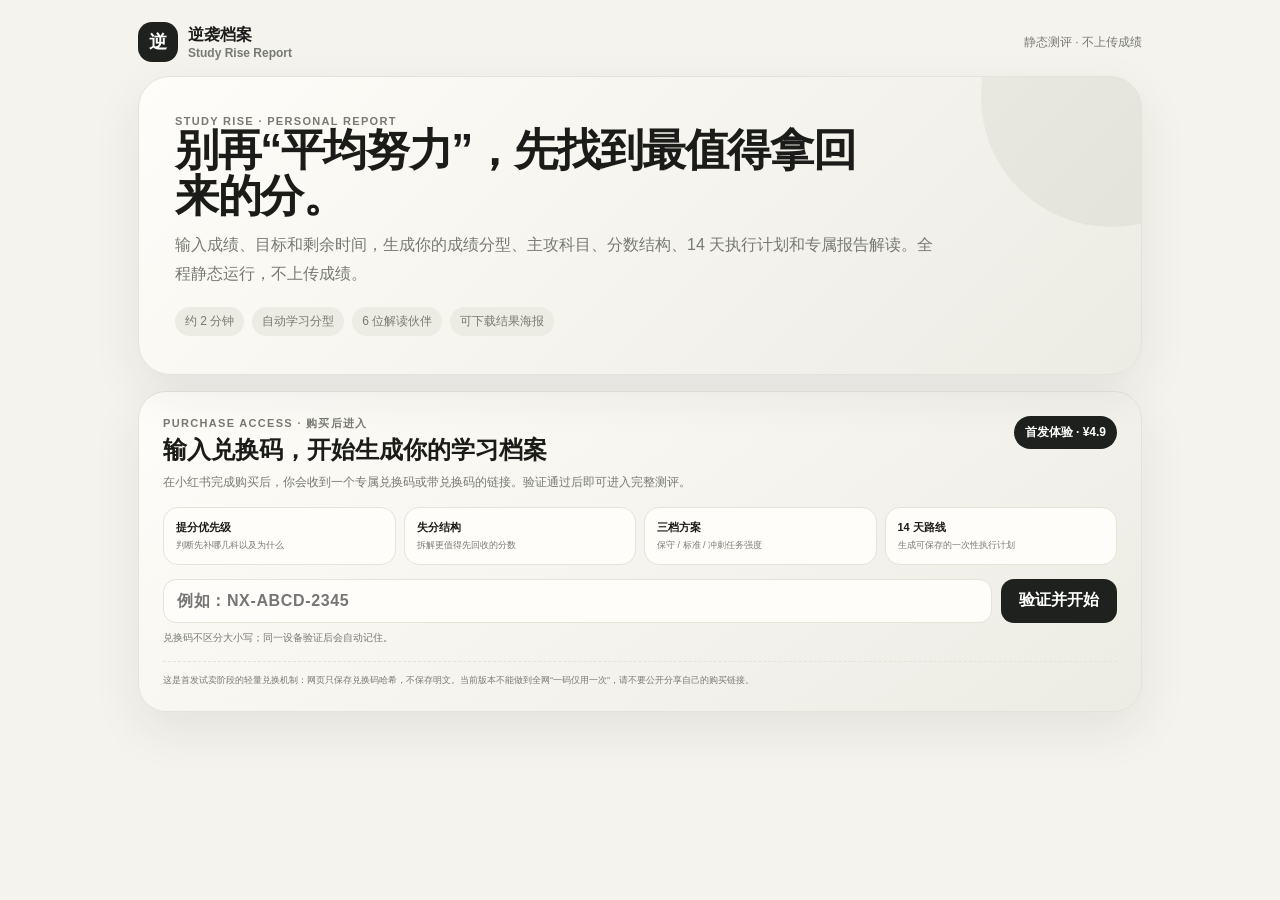
==== commit 1ac96cd0: "Add hashed purchase-code gate for Xiaohongshu sales MVP" ====
--- a/index.html
+++ b/index.html
@@ -6,7 +6,7 @@
 <meta http-equiv="Cache-Control" content="no-cache, no-store, must-revalidate">
 <meta http-equiv="Pragma" content="no-cache">
 <meta http-equiv="Expires" content="0">
-<meta name="build-version" content="2026-08-31-1615">
+<meta name="build-version" content="2026-09-01-sales-mvp1">
 <meta name="theme-color" content="#f5f3ee">
 <title>逆袭档案｜学习提分路线测试</title>
 <style>
@@ -406,6 +406,72 @@
   .score-structure-grid,.loss-grid,.scenario-summary,.scenario-metrics,.scenario-subjects,.conclusion-grid{grid-template-columns:1fr}
   .scenario-hero{grid-template-columns:1fr}.scenario-pressure{width:max-content}
 }
+
+/* subject-specific strategy library */
+.subject-strategy-grid{display:grid;grid-template-columns:repeat(2,minmax(0,1fr));gap:11px}
+.subject-plan-card{border:1px solid var(--line);border-radius:20px;background:var(--card);padding:17px;min-width:0}
+.subject-plan-card:first-child{background:linear-gradient(145deg,var(--soft),var(--card));border-color:var(--accent2)}
+.subject-plan-head{display:flex;justify-content:space-between;gap:10px;align-items:flex-start;margin-bottom:11px}
+.subject-plan-head h3{margin:0;font-size:19px}
+.subject-stage{font-size:9px;padding:5px 8px;border-radius:999px;background:var(--soft);color:var(--muted);white-space:nowrap;font-weight:850}
+.subject-scoreline{font-size:10px;color:var(--muted);margin-top:3px}
+.subject-core{padding:11px 12px;border-radius:14px;background:var(--soft);margin-bottom:10px}
+.subject-core span{display:block;font-size:9px;color:var(--muted);margin-bottom:3px}
+.subject-core b{display:block;font-size:12px;line-height:1.55}
+.subject-plan-row{display:grid;grid-template-columns:72px 1fr;gap:9px;padding:9px 0;border-top:1px dashed var(--line)}
+.subject-plan-row>span{font-size:9px;color:var(--muted);font-weight:900;padding-top:2px}
+.subject-plan-row>div{font-size:10px;line-height:1.65}
+.subject-plan-row.action>div{font-weight:800;color:var(--text)}
+.subject-plan-row.avoid>div{color:var(--muted)}
+.subject-check{margin-top:10px;padding:10px 11px;border-radius:13px;border:1px solid var(--line);font-size:10px;line-height:1.6}
+.subject-check b{display:block;font-size:9px;color:var(--muted);margin-bottom:3px}
+.subject-issue-chip{display:inline-flex;margin-top:8px;padding:5px 8px;border-radius:999px;background:var(--soft);font-size:9px;color:var(--muted);font-weight:850}
+@media(max-width:760px){.subject-strategy-grid{grid-template-columns:1fr}}
+@media(max-width:430px){.subject-plan-card{padding:14px}.subject-plan-row{grid-template-columns:64px 1fr}}
+
+/* explainable assessment */
+.explain-details{margin-top:11px;border-top:1px dashed var(--line);padding-top:9px}
+.explain-details summary,.report-evidence summary{cursor:pointer;list-style:none;font-size:10px;font-weight:900;color:var(--muted);width:max-content}
+.explain-details summary::-webkit-details-marker,.report-evidence summary::-webkit-details-marker{display:none}
+.explain-details summary:before,.report-evidence summary:before{content:"＋";display:inline-grid;place-items:center;width:18px;height:18px;border-radius:6px;background:var(--soft);margin-right:6px;font-size:11px;color:var(--text)}
+.explain-details[open] summary:before,.report-evidence[open] summary:before{content:"－"}
+.evidence-body{padding-top:10px;display:grid;gap:7px}
+.evidence-row{display:grid;grid-template-columns:82px 1fr;gap:8px;align-items:start;font-size:10px;line-height:1.55}
+.evidence-row b{color:var(--muted);font-size:9px;padding-top:1px}
+.evidence-value{color:var(--text)}
+.evidence-meter{height:6px;border-radius:99px;background:var(--soft);overflow:hidden;margin-top:5px}
+.evidence-meter i{display:block;height:100%;border-radius:99px;background:var(--accent2)}
+.evidence-note{padding:9px 10px;border-radius:12px;background:var(--soft);font-size:9px;color:var(--muted);line-height:1.6}
+.report-evidence{margin-top:13px;padding-top:12px;border-top:1px dashed var(--line)}
+.report-evidence-body{display:grid;grid-template-columns:repeat(3,minmax(0,1fr));gap:9px;margin-top:10px}
+.report-evidence-card{padding:12px;border-radius:14px;background:var(--soft);border:1px solid var(--line)}
+.report-evidence-card b{display:block;font-size:10px;margin-bottom:4px}
+.report-evidence-card span{display:block;font-size:9px;color:var(--muted);line-height:1.55}
+@media(max-width:760px){.report-evidence-body{grid-template-columns:1fr 1fr}}
+@media(max-width:520px){.report-evidence-body{grid-template-columns:1fr}.evidence-row{grid-template-columns:72px 1fr}}
+
+/* lightweight paid-access gate */
+.access-gate{margin:16px 0}
+.access-card{background:linear-gradient(145deg,var(--card),var(--soft));border:1px solid var(--line);border-radius:28px;padding:24px;box-shadow:var(--shadow)}
+.access-head{display:grid;grid-template-columns:1fr auto;gap:16px;align-items:start}
+.access-head h2{margin:3px 0 7px;font-size:24px}
+.access-price{padding:8px 11px;border-radius:999px;background:var(--accent);color:#fff;font-weight:900;font-size:12px;white-space:nowrap}
+.access-benefits{display:grid;grid-template-columns:repeat(4,1fr);gap:8px;margin:14px 0}
+.access-benefit{padding:12px;border-radius:15px;background:var(--card);border:1px solid var(--line)}
+.access-benefit b{display:block;font-size:11px;margin-bottom:4px}
+.access-benefit span{display:block;font-size:9px;color:var(--muted);line-height:1.45}
+.access-form{display:grid;grid-template-columns:1fr auto;gap:9px;margin-top:13px}
+.access-form input{text-transform:uppercase;font-weight:850;letter-spacing:.04em}
+.access-form button{border:0;border-radius:13px;padding:0 18px;background:var(--accent);color:#fff;font-weight:900}
+.access-message{min-height:18px;margin-top:8px;font-size:10px;color:var(--muted)}
+.access-message.ok{color:var(--good)}.access-message.error{color:#b34c4c}
+.access-foot{margin-top:12px;padding-top:11px;border-top:1px dashed var(--line);font-size:9px;color:var(--muted);line-height:1.6}
+@media(max-width:620px){
+  .access-card{padding:18px}.access-head{grid-template-columns:1fr}.access-price{width:max-content}
+  .access-benefits{grid-template-columns:1fr 1fr}.access-form{grid-template-columns:1fr}
+  .access-form button{padding:12px 16px}
+}
+@media(max-width:390px){.access-benefits{grid-template-columns:1fr}}
 @media print{
   body{background:white}.no-print,.hero,.stepbar,.top{display:none!important}
   .wrap{max-width:none;padding:0}.card,.result-cover{box-shadow:none;break-inside:avoid}
@@ -433,13 +499,38 @@
     </div>
   </section>
 
-  <div class="stepbar no-print">
+  <section id="accessGate" class="access-gate no-print">
+    <div class="access-card">
+      <div class="access-head">
+        <div>
+          <div class="eyebrow">PURCHASE ACCESS · 购买后进入</div>
+          <h2>输入兑换码，开始生成你的学习档案</h2>
+          <div class="small">在小红书完成购买后，你会收到一个专属兑换码或带兑换码的链接。验证通过后即可进入完整测评。</div>
+        </div>
+        <div class="access-price">首发体验 · ¥4.9</div>
+      </div>
+      <div class="access-benefits">
+        <div class="access-benefit"><b>提分优先级</b><span>判断先补哪几科以及为什么</span></div>
+        <div class="access-benefit"><b>失分结构</b><span>拆解更值得先回收的分数</span></div>
+        <div class="access-benefit"><b>三档方案</b><span>保守 / 标准 / 冲刺任务强度</span></div>
+        <div class="access-benefit"><b>14 天路线</b><span>生成可保存的一次性执行计划</span></div>
+      </div>
+      <div class="access-form">
+        <input id="accessCode" maxlength="20" autocomplete="one-time-code" placeholder="例如：NX-ABCD-2345" aria-label="兑换码">
+        <button type="button" onclick="verifyAccess()">验证并开始</button>
+      </div>
+      <div id="accessMessage" class="access-message">兑换码不区分大小写；同一设备验证后会自动记住。</div>
+      <div class="access-foot">这是首发试卖阶段的轻量兑换机制：网页只保存兑换码哈希，不保存明文。当前版本不能做到全网“一码仅用一次”，请不要公开分享自己的购买链接。</div>
+    </div>
+  </section>
+
+  <div class="stepbar no-print hidden" id="mainStepbar">
     <div class="step on" id="s1">1 · 填写档案</div>
     <div class="step" id="s2">2 · 成绩分型</div>
     <div class="step" id="s3">3 · 逆袭报告</div>
   </div>
 
-  <section id="formArea">
+  <section id="formArea" class="hidden">
     <div class="card">
       <h2>先告诉我你的基本情况</h2>
       <div class="desc">信息越接近你最近一次考试，生成的路线越有参考价值。</div>
@@ -770,7 +861,7 @@
 
     <div class="card detail-full" id="subjectStrategySection">
       <h2>⑦ 各科怎么补</h2>
-      <div class="grid3" id="subjectStrategies"></div>
+      <div class="subject-strategy-grid" id="subjectStrategies"></div>
     </div>
 
     <div id="reportPlan" class="section-anchor"></div>
@@ -859,6 +950,10 @@
         <span class="state-pill">你的测评结论</span>
       </div>
       <div id="finalConclusion" class="conclusion-grid"></div>
+      <details class="report-evidence">
+        <summary>查看这份报告的判断依据</summary>
+        <div id="reportEvidenceBody"></div>
+      </details>
     </div>
 
     <div id="reportBuddy" class="section-anchor"></div>
@@ -1389,10 +1484,13 @@
   var top=ranked[0],second=ranked[1]||ranked[0],issue=dominantIssue(ranked),avoids=avoidAdvice(problem);
   var rr=ranked.slice(0,2).map(suggestedRange),low=rr.reduce(function(a,x){return a+x[0]},0),high=rr.reduce(function(a,x){return a+x[1]},0);
   var pressureText=c.pressure==="很高"?"当前目标组合压力很高，建议拆成两个阶段。":c.pressure==="较高"?"目标压力偏高，必须减少低回报任务。":c.pressure==="适中"?"目标压力适中，关键在于集中投入。":"目标压力相对温和，更重要的是稳定执行。";
+  var recKey=recommendedScenarioKey(c),recName=recKey==="safe"?"保守方案":recKey==="sprint"?"冲刺方案":"标准方案";
+  var rec=buildScenarios(c,ranked).find(function(x){return x.key===recKey});
   return [
     ["优先顺序", "先 "+top.name+"，再 "+second.name, "不要平均补所有科。前两科决定了当前额外学习时间应该怎么分。"],
-    ["第一阶段争取值", low===0&&high===0?"以守分为主":("前两科合计 +"+low+"～"+high+" 分"), "这是规划用的优先争取区间，不是对考试成绩的预测或保证。"],
+    ["第一阶段优先争取", low===0&&high===0?"以守分为主":("前两科合计 +"+low+"～"+high+" 分"), "这是规划用的优先争取区间，不是对考试成绩的预测或保证。"],
     ["最大失分模式", issueLabel(issue), "接下来做题和复盘时，最需要反复检查的就是这一类失分。"],
+    ["推荐规划强度", recName, "结合剩余时间、目标压力和执行条件，更建议从这一档开始。该档主动覆盖约 +"+rec.coverage+" 分目标分差。"],
     ["目标压力判断", c.pressure, pressureText],
     ["最该避免", avoids[0].t, avoids[0].a]
   ];
@@ -1402,6 +1500,7 @@
   finalConclusions(c,ranked,problem).forEach(function(x,i){
     box.innerHTML+='<div class="conclusion-item"><div class="conclusion-no">0'+(i+1)+'</div><b>'+escapeHtml(x[0])+' · '+escapeHtml(x[1])+'</b><p>'+escapeHtml(x[2])+'</p></div>';
   });
+  renderReportEvidence(c,ranked,problem);
 }
 
 function currentMode(c){
@@ -1554,37 +1653,200 @@
   return map[problem]||"先集中解决最影响总分的问题。";
 }
 
-function subjectStrategy(s){
-  var n=s.name,rate=s.rate;
-  var stage=rate<.55?"基础":rate<.75?"提升":"精修";
-  var tail=" "+issueAdvice(s.issue);
-  if(n.indexOf("数学")>=0){
-    return (stage==="基础"?"先回补定义、公式和典型例题；基础题正确率稳定后再做综合题。":stage==="提升"?"按函数/几何/数列等高频模块做专项，错题至少二刷一次。":"用限时训练压缩计算和审题时间，重点减少低级失分与卡题。")+tail;
+function subjectFamily(name){
+  var n=String(name||"");
+  if(n.indexOf("数学")>=0)return "math";
+  if(n.indexOf("英语")>=0)return "english";
+  if(n.indexOf("语文")>=0)return "chinese";
+  if(n.indexOf("物理")>=0)return "physics";
+  if(n.indexOf("化学")>=0)return "chemistry";
+  if(n.indexOf("生物")>=0)return "biology";
+  if(n.indexOf("历史")>=0)return "history";
+  if(n.indexOf("地理")>=0)return "geography";
+  if(n.indexOf("政治")>=0||n.indexOf("道法")>=0)return "politics";
+  return "general";
+}
+function subjectStage(rate){
+  return rate<.55?"foundation":rate<.75?"growth":"refine";
+}
+function subjectStageLabel(stage){
+  return stage==="foundation"?"基础重建":stage==="growth"?"中段突破":"高分精修";
+}
+var subjectContentLibrary={
+  math:{
+    foundation:{focus:"定义、公式、基础计算和最常见题型先连起来",practice:"按知识块做“例题 1 道 → 基础题 3–5 道 → 当场订正”，先确认会不会，再追求数量。",avoid:"暂时少碰偏难综合题和大量陌生技巧题。",check:"7 天后应能在不看答案时说出核心公式，并稳定完成两组基础题。"},
+    growth:{focus:"高频题型识别和中档题方法迁移",practice:"按函数、几何、数列/概率等模块做同类题组；每组只记录识别信号、标准方法和最容易错的一步。",avoid:"不要一天换很多专题，也不要只收藏方法不做同类题。",check:"7 天后至少有 1–2 个高频题型能从“看答案才会”变成“看到特征就知道怎么下手”。"},
+    refine:{focus:"限时稳定、步骤完整和卡题管理",practice:"用小套卷或混合题做限时训练，单独记录超时题、计算失误和本来会做却没拿满的题。",avoid:"不要继续用大量基础重复题占满时间，也不要在一道难题上耗太久。",check:"7 天后同难度训练中，低级失分和无效卡题次数应比第一天更少。"}
+  },
+  english:{
+    foundation:{focus:"高频词、基础语法和句子读懂能力",practice:"每天固定一小组高频词 + 语法点，再用短阅读验证；词汇必须放进句子里认，不只看中文意思。",avoid:"不要一次背很多新词却不复现，也不要只刷阅读不补词汇和语法。",check:"7 天后应能主动回忆一批本周高频词，并明显减少“句子每个词都认识但看不懂”的情况。"},
+    growth:{focus:"阅读/完形稳定性 + 词汇语境 + 写作可复用表达",practice:"阅读和完形按错因分类：词义、句间逻辑、定位、语法；作文只积累自己真的会用的句型。",avoid:"不要只追求刷篇数，也不要抄很复杂但自己不会用的模板。",check:"7 天后能说清主要错题属于哪类原因，并沉淀一组可直接用于写作的表达。"},
+    refine:{focus:"阅读速度、长难句、写作准确性和整卷时间",practice:"做限时阅读组，复盘长句结构与定位路径；写作用熟练表达追求准确，不追求生僻词。",avoid:"不要为了“高级”牺牲准确，也不要把时间全压在单一题型。",check:"7 天后同等篇数阅读用时更稳定，作文中低级语法和拼写错误减少。"}
+  },
+  chinese:{
+    foundation:{focus:"古诗文、基础知识和阅读常见得分点",practice:"先把古诗文、字词、文言基础和阅读常见问法做成稳定得分区，再补作文基本结构。",avoid:"不要把大部分时间都花在作文素材或难阅读上。",check:"7 天后基础题和古诗文中的重复性错误应明显减少，并能说出常见阅读题的答题结构。"},
+    growth:{focus:"阅读题型结构 + 文言稳定 + 作文审题与素材调用",practice:"阅读按题型整理“题干要求—答案结构—文本依据”；作文练审题、立意和素材调用，不必每次写完整篇。",avoid:"不要只背标准答案，也不要只收集素材却不练如何使用。",check:"7 天后至少能把 2–3 类阅读题的答题结构讲清楚，并完成数次作文审题练习。"},
+    refine:{focus:"限时阅读、表达精度和作文稳定输出",practice:"用整组阅读和作文提纲做限时训练，重点复盘漏点、答非所问和语言冗余。",avoid:"不要为了文采堆砌表达，也不要忽略审题与卷面时间。",check:"7 天后阅读答案更贴题、漏点更少，作文立意和结构能在限定时间内快速确定。"}
+  },
+  physics:{
+    foundation:{focus:"公式含义、典型情境、受力/过程和单位",practice:"每个公式都配一个典型情境；基础题必须写清已知、过程和单位，避免只背公式名。",avoid:"不要直接跳到综合大题，也不要只背公式不理解适用条件。",check:"7 天后看到典型情境时能主动判断使用哪个模型，并减少单位和基本步骤错误。"},
+    growth:{focus:"模型识别 + 力学/电学等高频专题",practice:"按专题做连续题组，错题只追问三件事：模型识别错在哪、哪一步断了、下次看到什么信号要想到它。",avoid:"不要把所有错题都归结成“不会”，也不要跨专题乱刷。",check:"7 天后至少一个高频专题能稳定识别模型并写出完整过程。"},
+    refine:{focus:"综合题拆过程、限时计算和稳定性",practice:"用综合题训练分过程建模，记录卡顿点和计算链；做完优先复盘本来能拿却丢掉的步骤分。",avoid:"不要只看最终答案，也不要为了最后一问牺牲前面可得分步骤。",check:"7 天后综合题中过程书写更完整，卡在第一步的情况减少。"}
+  },
+  chemistry:{
+    foundation:{focus:"核心概念、方程式、实验现象和基本计算模板",practice:"概念与方程式用闭卷回忆，实验题按“目的—操作—现象—结论”整理，计算题先固定基本格式。",avoid:"不要只抄方程式和实验答案，也不要过早追综合推断。",check:"7 天后常见方程式和实验现象能主动写出，基础计算步骤更完整。"},
+    growth:{focus:"实验、反应原理、计算和高频推断模块",practice:"按模块训练，错题回填到对应概念；推断题重点练条件提取，不只记结论。",avoid:"不要把推断题做成猜答案，也不要题题都从头重新总结。",check:"7 天后至少一个高频模块的错误类型明显集中，不再每题都出现不同基础漏洞。"},
+    refine:{focus:"综合实验/推断的信息提取和答题完整性",practice:"限时做综合题，复盘遗漏条件、术语不规范、方程式条件和计算过程。",avoid:"不要只追最后结论，不要因为会做就省略必要步骤。",check:"7 天后综合题的非知识性扣分减少，表达更接近规范答案。"}
+  },
+  biology:{
+    foundation:{focus:"教材核心概念、过程和图表对应关系",practice:"以教材概念为中心，把名词、过程、图表和常见选择题连起来；错题必须回到具体概念。",avoid:"不要只刷材料题，也不要把生物学成纯背答案。",check:"7 天后能用自己的话解释本周核心过程，并减少概念混淆型选择题错误。"},
+    growth:{focus:"图表、实验和材料题中的概念迁移",practice:"做图表/实验题时标出自变量、因变量、对照和结论依据，材料题先找对应教材概念。",avoid:"不要一看材料长就凭印象答，也不要只背实验模板。",check:"7 天后遇到实验题能主动列出变量和对照，材料题更容易定位到教材知识点。"},
+    refine:{focus:"材料分析、实验设计和术语表达精度",practice:"用综合题练证据链：材料信息 → 教材概念 → 规范术语；重点检查答案是否回答题干限定。",avoid:"不要用模糊口语替代学科术语，也不要写很多无关内容。",check:"7 天后答案更短但更准确，术语和因果表达错误减少。"}
+  },
+  history:{
+    foundation:{focus:"时间线、事件因果和章节骨架",practice:"先搭“时间—人物/事件—原因—影响”框架，再做基础选择和简答，避免孤立背句子。",avoid:"不要只背碎片化结论，也不要先攻很复杂材料题。",check:"7 天后能不看书复述一条完整时间线，并把常错事件放回正确阶段。"},
+    growth:{focus:"材料信息与教材框架的对应",practice:"材料题先圈时间、主体、变化和设问动词，再把信息挂回原因/影响/特点等常见框架。",avoid:"不要看到材料题就直接默写背过的答案。",check:"7 天后材料题能更快判断在问原因、影响、特点还是评价。"},
+    refine:{focus:"史料解读、比较题和答案结构",practice:"练同类材料题的证据提取与分点表达，答案每一点尽量对应一条材料或教材依据。",avoid:"不要只追求写得多，也不要忽视题目限定的时间和主体。",check:"7 天后答案分点更清楚，材料依据与结论错位的情况减少。"}
+  },
+  geography:{
+    foundation:{focus:"地图定位、基础规律和常见地理过程",practice:"地图、区域位置和基本规律一起学；自然地理用简单示意图解释过程，不只背结论。",avoid:"不要脱离地图背区域，也不要直接大量刷综合题。",check:"7 天后常见区域能快速定位，核心过程能用图或因果链解释。"},
+    growth:{focus:"材料图表读取 + 自然/人文规律迁移",practice:"每道综合题先读图名、图例、坐标和变化，再判断调用哪个规律；错题记录“图上漏看了什么”。",avoid:"不要凭生活经验替代材料证据，也不要跳过图例和单位。",check:"7 天后读图时能形成固定顺序，因漏看图例、坐标造成的错误减少。"},
+    refine:{focus:"综合材料的信息筛选和规范表述",practice:"限时做综合题，练“条件—过程—结果”表达和区域差异比较；答案尽量使用学科术语。",avoid:"不要堆砌套话，也不要忽略区域特殊条件。",check:"7 天后综合题答案更贴材料，套模板但不对应区域的情况减少。"}
+  },
+  politics:{
+    foundation:{focus:"核心概念、关键词和知识模块关系",practice:"先建立章节框架，概念必须知道关键词和适用场景，再做基础选择与简答。",avoid:"不要整段机械背诵，也不要只记题目答案。",check:"7 天后能用关键词解释核心概念，并减少概念张冠李戴。"},
+    growth:{focus:"材料关键词 → 知识点 → 答题结构",practice:"材料题先标主体、行为、问题和设问动词，再匹配知识模块；每点答案都写“观点 + 材料对应”。",avoid:"不要一看到材料就堆知识点，也不要只写材料不写观点。",check:"7 天后材料题能更稳定匹配到正确模块，答案分点更清楚。"},
+    refine:{focus:"观点准确、材料结合和时间控制",practice:"限时训练主观题，复盘知识点漏用、材料结合不足和表述重复。",avoid:"不要追求写满版面，也不要用模糊口号代替教材观点。",check:"7 天后同类主观题用时更稳定，答案更短但有效点更多。"}
+  },
+  general:{
+    foundation:{focus:"最基础概念和高频基本题",practice:"先按知识块复习，再用基础题验证；每次只解决一个小范围。",avoid:"不要一开始就做大量综合题。",check:"7 天后至少一个核心知识块能从“经常错”变成“基本稳定”。"},
+    growth:{focus:"高频模块和典型题型",practice:"按模块做连续训练，错题记录识别信号和关键步骤。",avoid:"不要频繁更换专题。",check:"7 天后至少一个高频模块的正确率和熟练度明显更稳定。"},
+    refine:{focus:"限时稳定和非知识性失分",practice:"使用混合题和限时训练，重点复盘本来会做却丢掉的分。",avoid:"不要继续用大量低难度重复题占满时间。",check:"7 天后低级错误和无效卡顿次数减少。"}
   }
-  if(n.indexOf("英语")>=0){
-    return (stage==="基础"?"把词汇和基础语法放在每天固定位置，阅读先求读懂再求速度。":stage==="提升"?"词汇复习+阅读/完形专项并行，每周固定整理一次作文可复用表达。":"重点练阅读速度、长难句和写作稳定性，减少会但写不出的表达损失。")+tail;
+};
+function issueOverlayFor(s){
+  var family=subjectFamily(s.name),issue=s.issue||"base";
+  var generic={
+    base:{core:"基础知识调用不稳定",action:"把每次专项缩小到一个知识块，先闭卷回忆，再用基础题验证。",avoid:"不要把“看懂答案”当成真正掌握。"},
+    method:{core:"题型识别和方法选择不稳定",action:"整理“题目特征 → 应用方法 → 易错步骤”，并连续做同类题形成迁移。",avoid:"不要只收藏方法总结，却不做同类题验证。"},
+    careless:{core:"会做但在过程环节丢分",action:"把错误细分为审题、步骤、计算/书写、单位/关键词、检查五类。",avoid:"不要再用“粗心”两个字结束复盘。"},
+    speed:{core:"会做与限时做对之间有差距",action:"给高频题型设定时间上限，超时先标记，训练做题顺序和取舍。",avoid:"不要在一道题上无限延长时间。"},
+    memory:{core:"知识接触过，但需要时提取不出来",action:"使用当天、次日、第3天、第7天的主动回忆，并把记忆内容放回题目或语境。",avoid:"不要只反复看、抄，却不闭卷回忆。"},
+    unstable:{core:"同类内容输出波动较大",action:"固定答题顺序和检查流程，用小规模重复训练观察哪一步最容易波动。",avoid:"不要状态一差就马上更换整套学习方法。"}
+  };
+  var x=Object.assign({},generic[issue]||generic.base);
+  if(issue==="memory"&&family==="english"){
+    x.action="把高频词和固定搭配放进句子中主动回忆；当天、次日、第3天、第7天重复提取。";
+  }else if(issue==="memory"&&(family==="math"||family==="physics"||family==="chemistry")){
+    x.action="公式、定义、方程式采用“遮住答案自己写 → 用基础题调用 → 隔天再写”的方式复现。";
+  }else if(issue==="careless"&&family==="chinese"){
+    x.action="把失分拆成审题偏差、漏答要点、引用依据不足、表达不完整，而不是笼统写“粗心”。";
+  }else if(issue==="method"&&(family==="history"||family==="geography"||family==="politics")){
+    x.action="把题目设问类型和答题框架对应起来，同时要求每个观点都能找到材料或知识依据。";
+  }else if(issue==="speed"&&(family==="chinese"||family==="english")){
+    x.action="用阅读组限时训练，记录定位、理解和作答分别耗时多少，找出最慢环节。";
+  }else if(issue==="unstable"&&(family==="math"||family==="physics"||family==="chemistry")){
+    x.action="固定草稿、步骤和检查顺序，用同难度小套题比较波动来自模型识别、计算还是时间分配。";
   }
-  if(n.indexOf("语文")>=0){
-    return (stage==="基础"?"先守住古诗文、基础知识和阅读常见题型，不急着只攻作文。":stage==="提升"?"阅读题按题型总结答题结构，作文建立自己的素材库和常用结构。":"重点做限时阅读、作文审题与表达精修，提高稳定性而不是追求花哨。")+tail;
-  }
-  if(n.indexOf("物理")>=0){
-    return (stage==="基础"?"公式不要只背，要配典型情境；先把受力、过程、单位这些基础步骤做稳。":stage==="提升"?"按力学/电学等模块做专题，错题写清‘卡在哪一步’。":"重点练综合题拆过程能力和限时计算，减少模型识别慢的问题。")+tail;
-  }
-  if(n.indexOf("化学")>=0){
-    return (stage==="基础"?"先把概念、方程式、基本实验现象和计算模板补齐。":stage==="提升"?"把实验、反应原理、计算等高频模块拆开练，建立错题清单。":"重点训练综合实验与推断题的信息提取和答题完整性。")+tail;
-  }
-  if(n.indexOf("生物")>=0){
-    return (stage==="基础"?"先把核心概念、过程和教材图表理清，选择题先守住基础分。":stage==="提升"?"多做图表、实验与材料题，错题要回到对应概念。":"重点提升材料分析、实验设计和术语表达的准确性。")+tail;
-  }
-  if(n.indexOf("历史")>=0||n.indexOf("政治")>=0||n.indexOf("地理")>=0||n.indexOf("道法")>=0){
-    return (stage==="基础"?"先建立章节框架和核心关键词，避免碎片化背诵。":stage==="提升"?"把材料题按题型整理答题框架，并把错题对应回知识点。":"重点练材料提取、答题结构和时间控制，让会背的内容稳定转化成分数。")+tail;
-  }
-  return (stage==="基础"?"先补最基础的概念和高频题型，再进入综合练习。":stage==="提升"?"做高频模块专项并坚持错题二刷。":"以限时训练和稳定性为重点，减少非知识性失分。")+tail;
-}
-
-function taskFor(name,index){
-  var list=subjectTaskBank[name]||["基础知识复习20分钟","专项练习一组","错题二刷","限时训练20分钟"];
-  return list[index%list.length];
+  return x;
+}
+function subjectPlan(s){
+  var family=subjectFamily(s.name),stage=subjectStage(s.rate);
+  var base=(subjectContentLibrary[family]||subjectContentLibrary.general)[stage];
+  var overlay=issueOverlayFor(s);
+  return {
+    family:family,stage:stage,stageLabel:subjectStageLabel(stage),
+    core:overlay.core,
+    focus:base.focus,
+    practice:base.practice+" "+overlay.action,
+    avoid:base.avoid+" "+overlay.avoid,
+    check:base.check
+  };
+}
+function renderSubjectStrategies(ranked){
+  var box=document.getElementById("subjectStrategies");if(!box)return;box.innerHTML="";
+  ranked.slice(0,6).forEach(function(s,i){
+    var p=subjectPlan(s),role=i===0?"第一突破":i===1?"重点补强":i===2?"稳定提升":"保持科";
+    box.innerHTML+='<div class="subject-plan-card">'+
+      '<div class="subject-plan-head"><div><h3>'+escapeHtml(s.name)+'</h3><div class="subject-scoreline">'+role+' · 当前 '+s.score+'/'+s.full+' · 得分率 '+Math.round(s.rate*100)+'%</div></div><span class="subject-stage">'+p.stageLabel+'</span></div>'+
+      '<div class="subject-core"><span>当前最核心的问题</span><b>'+escapeHtml(p.core)+'</b><span class="subject-issue-chip">'+issueLabel(s.issue)+'</span></div>'+
+      '<div class="subject-plan-row action"><span>先补什么</span><div>'+escapeHtml(p.focus)+'</div></div>'+
+      '<div class="subject-plan-row"><span>具体怎么练</span><div>'+escapeHtml(p.practice)+'</div></div>'+
+      '<div class="subject-plan-row avoid"><span>先别做</span><div>'+escapeHtml(p.avoid)+'</div></div>'+
+      '<div class="subject-check"><b>7 天检验标准</b>'+escapeHtml(p.check)+'</div></div>';
+  });
+}
+
+function subjectDailyTasks(s){
+  var family=subjectFamily(s.name),stage=subjectStage(s.rate);
+  var bank={
+    math:{
+      foundation:["公式/定义闭卷回忆 15 分钟","典型例题 2 道 + 基础题 6 道","基础错题二刷 4 道","基础题小测 15–20 分钟"],
+      growth:["高频题型专项 4–6 道","同类题连续训练 1 组","错题二刷并写题型识别信号","限时中档题组 20–25 分钟"],
+      refine:["限时混合题组 1 组","复盘低级失分与超时题","重做本周最卡的 3 道题","小套卷训练时间分配"]
+    },
+    english:{
+      foundation:["高频词/短语主动回忆 20 分钟","基础语法小练习 + 订正","短阅读 1 篇，逐句确认理解","旧词复现 + 句子中再认"],
+      growth:["阅读或完形专项 1 篇","整理一组阅读错因","高频词复习 + 写作表达 5 句","限时阅读组 20–25 分钟"],
+      refine:["限时阅读组 1 组","长难句拆解 5 句","作文短段落限时输出","整卷易错点复盘"]
+    },
+    chinese:{
+      foundation:["古诗文/基础知识 20 分钟","文言或基础阅读 1 组","阅读常见题型专项 1 组","本周高频错点回看"],
+      growth:["现代文阅读专项 1 篇","文言文限时小组题","作文审题 + 提纲 1 次","阅读错题按题型归类"],
+      refine:["限时阅读组 1 组","作文审题 + 结构限时训练","答案漏点与表达精修","综合语文小套练习"]
+    },
+    physics:{
+      foundation:["公式含义 + 典型情境回忆","基础题 8–10 道","受力/过程/单位专项检查","基础错题二刷 4 道"],
+      growth:["力学/电学等专题题组","同模型题连续训练","错题写清模型识别信号","限时中档题组"],
+      refine:["综合题拆过程 2–3 道","限时计算训练","步骤分与卡顿点复盘","小套卷稳定性训练"]
+    },
+    chemistry:{
+      foundation:["概念/方程式闭卷回忆","基础题 8–10 道","实验现象/操作专项","基础计算模板练习"],
+      growth:["实验或反应原理专项","计算/推断题组 1 组","错题回填对应概念","限时中档题训练"],
+      refine:["综合实验题 1–2 组","推断题信息提取训练","规范表达与方程式条件复盘","限时综合小套题"]
+    },
+    biology:{
+      foundation:["核心概念主动回忆","教材图表/过程复盘","基础选择题 12–15 道","概念混淆错题二刷"],
+      growth:["图表题专项 1 组","实验题变量/对照训练","材料题回扣教材概念","错题知识点回填"],
+      refine:["综合材料题 1 组","实验设计题专项","术语表达精修","限时选择 + 主观题小套"]
+    },
+    history:{
+      foundation:["时间线/事件框架回忆","基础选择题 10–15 道","原因/影响知识块整理","章节错题回看"],
+      growth:["材料题 1 组","设问类型专项训练","材料信息挂回教材框架","错题知识点归位"],
+      refine:["限时材料题 1 组","比较/评价题专项","分点表达精修","小套题时间控制"]
+    },
+    geography:{
+      foundation:["地图定位与区域基础 20 分钟","基础规律/过程回忆","基础选择题 10–15 道","错题回到地图或规律"],
+      growth:["图表材料题 1 组","自然/人文专题专项","读图顺序训练","错题记录漏看信息"],
+      refine:["限时综合题 1 组","区域差异比较训练","术语与因果链精修","小套题时间控制"]
+    },
+    politics:{
+      foundation:["核心概念/关键词回忆","基础选择题 10–15 道","章节框架复盘","概念混淆错题二刷"],
+      growth:["材料题 1 组","设问类型 + 知识模块匹配","观点 + 材料对应训练","错题回填知识点"],
+      refine:["限时主观题 1 组","材料结合与分点表达","重复/漏点复盘","小套题时间控制"]
+    },
+    general:{
+      foundation:["基础知识复习 20 分钟","基础题一组","错题二刷","基础小测"],
+      growth:["高频模块专项一组","同类题连续训练","错题二刷","限时训练 20 分钟"],
+      refine:["限时混合题组","低级失分复盘","超时题重做","小套题稳定性训练"]
+    }
+  };
+  return (bank[family]||bank.general)[stage];
+}
+function issueTaskTail(issue){
+  var map={
+    base:"，结束前标出 1 个仍不稳的知识点",
+    method:"，每题写下 1 个“看到什么就想到什么方法”的信号",
+    careless:"，最后专查审题、步骤、计算/书写中的具体失分",
+    speed:"，全程计时并记录最慢的环节",
+    memory:"，结束后合上资料主动回忆一次",
+    unstable:"，记录正确率、卡顿点和状态波动位置"
+  };
+  return map[issue]||"";
+}
+function taskForSubject(s,index){
+  var list=subjectDailyTasks(s);
+  return list[index%list.length]+issueTaskTail(s.issue);
 }
 
 function renderTrend(current){
@@ -1789,6 +2051,39 @@
 }
 function downloadPoster(){renderPoster();var a=document.createElement("a");a.href=document.getElementById("shareCanvas").toDataURL("image/png");a.download="逆袭档案-结果海报.png";a.click();}
 
+function priorityEvidenceHtml(s,i,ranked){
+  var maxPriority=Math.max.apply(null,ranked.map(function(x){return x.priority}))||1;
+  var scorePct=Math.round(s.rate*100);
+  var gapPct=Math.round((s.gap/Math.max(1,s.full))*100);
+  var relative=Math.round((s.priority/maxPriority)*100);
+  var next=ranked[i+1];
+  var compare=next?
+    (s.priority>next.priority?"它的规则优先指数高于下一科，因此排在前面。":"它与下一科接近，建议结合近期考试感受微调。"):
+    "它仍有需要处理的目标差，但优先级低于前两科。";
+  var loss=issueLabel(s.issue);
+  return '<details class="explain-details"><summary>为什么排在这里？</summary><div class="evidence-body">'+
+    '<div class="evidence-row"><b>当前得分率</b><div><div class="evidence-value">'+scorePct+'%</div><div class="evidence-meter"><i style="width:'+Math.min(100,scorePct)+'%"></i></div></div></div>'+
+    '<div class="evidence-row"><b>目标差占比</b><div><div class="evidence-value">'+s.gap+' 分，占该科满分约 '+gapPct+'%</div><div class="evidence-meter"><i style="width:'+Math.min(100,gapPct*3)+'%"></i></div></div></div>'+
+    '<div class="evidence-row"><b>主要失分</b><div class="evidence-value">'+escapeHtml(loss)+'</div></div>'+
+    '<div class="evidence-row"><b>相对优先度</b><div><div class="evidence-value">'+relative+'/100（仅用于这份报告内部排序）</div><div class="evidence-meter"><i style="width:'+relative+'%"></i></div></div></div>'+
+    '<div class="evidence-note">'+escapeHtml(compare)+' 排序时“目标差”权重高于单纯的低分；失分类型主要用来决定怎么补，不会被当成成绩概率。</div>'+
+  '</div></details>';
+}
+function renderReportEvidence(c,ranked,problem){
+  var box=document.getElementById("reportEvidenceBody");if(!box)return;
+  var top=ranked[0],targetGap=ranked.reduce(function(a,x){return a+x.gap},0);
+  var trendFilled=((document.getElementById("prev1")||{}).value||"")!==""||((document.getElementById("prev2")||{}).value||"")!=="";
+  box.innerHTML='<div class="report-evidence-body">'+
+    '<div class="report-evidence-card"><b>成绩结构</b><span>当前总得分率 '+Math.round(c.rate*100)+'%，科目差距类型为“'+escapeHtml(c.biasType)+'”。</span></div>'+
+    '<div class="report-evidence-card"><b>目标结构</b><span>各科目标差合计约 +'+targetGap+' 分；第一突破科为 '+escapeHtml(top.name)+'。</span></div>'+
+    '<div class="report-evidence-card"><b>失分原因</b><span>使用了你为各科选择的主要失分原因，用于生成学科策略和 14 天任务。</span></div>'+
+    '<div class="report-evidence-card"><b>时间条件</b><span>剩余 '+c.days+' 天、每天约 '+c.hours+' 小时，目标压力判定为“'+escapeHtml(c.pressure)+'”。</span></div>'+
+    '<div class="report-evidence-card"><b>执行条件</b><span>执行条件指数 '+c.execution+'/100，用于决定计划应偏保守、标准还是冲刺。</span></div>'+
+    '<div class="report-evidence-card"><b>成绩趋势</b><span>'+(trendFilled?'使用了你填写的历史总分，只用于调整节奏。':'未填写足够历史成绩，因此没有用趋势做主要判断。')+'</span></div>'+
+    '<div class="report-evidence-card"><b>规则边界</b><span>本报告不读取真实试卷，也不预测考试结果；所有结论都是基于你输入的数据做的规划排序。</span></div>'+
+  '</div>';
+}
+
 function priorityWhy(s,i){
   if(i===0){
     if(s.rate<.55)return "当前得分率偏低、目标差又明显，基础和中档分都有较大回收空间。";
@@ -1848,6 +2143,71 @@
   return base.slice(0,6);
 }
 
+var ACCESS_STORAGE_KEY="nixi_access_v1";
+var VALID_ACCESS_HASHES=["b108bfef982715d4468499563ded3bde632892d0b8a1e69d6f1a8d6d3bec1d21","099cad3af516d779eb8a8ae38c59eef20be974a0f76e2ce8d1de5f24fc896ac4","f019ea89d04bd77701f5ac22b3c3cdb740dd937fc01d598459c165a16a8fc29a","a19467666e07d23b9835ea2f8e527eb829d65b4f6887f364663223ee52a95cce","f8072bc6fdd713f8d36b636a15fa12bd187410a720b58a81876f0716a35046a6","22b20d4a5b077035f8a0d07666d99b8e4caa3512af3ad2b6d426f417e6c1a814","059c2048125f8b1d759e02371197db4b69d085eff0fc498ed50598e4c9c199ac","ff377cab865342578d7ad4e7b8c7f33afeb27cdb05d6b86b86451f608f306e70","18ab9a06a69354b6150f1cda03bb12f0e9cc1d22033b4193ffc0ca3dd7304543","c0a3ad9a4a4922c3352e4df996212627e5e6e97ce99a13f39bc66c3072616477","49db19a99f457e1b5f1ef10fe360035b48d670fda4daaeb1e6e08d21ac814765","7d7e4b3508d8733bf4deb956381b7a1946ad68218edf13cc67f3abbd4bb2b248","4a3831b366b6d43c0ce0eea1af04ba5e3993c61e87a0b08eacdbf104e1e286dc","9428aba5cc92444f6bd45916a048308c9a2f8bcea5beb2abffd60ab1896462f8","4feda535c02ef9d5f27ba954cae90e58661d38815a81e2462738e6d1594e2d6a","e521bb617d11b189badd23919e7270f0fcf8a6c38e579e3f2328b5d07695980b","08ca53290201ab287a099d50d750cafcf1a12eaf7c14ad0778ee37044c08b21c","221ceb9e09fb2d91ae4c2d73f2892c8f2a5b790a7ba6afd216463df4df5938e4","37106e6cc346bbc212c51425fca810a90c40fe1852575b881cb256ab849061e8","17793fdb62615df9d03711d11fc0cff07ee23f887337bbf1ad43d49d98743fc2","b1c6dcbbb60f17bd5eb96d0458a598d7a8b6384a8aa085331695b2fd2a2e82c4","f7541e926d2728a21be551ed6a5a020550814bd245b64d60140b37c1971c4143","2a08d358eca2d99843d66bd48f699e179c3f7bae63532d962869b9af38752442","adf7d99d2e86c1c3821ba0de299b7891a08b0fd642bfa192855334e0aba2217c","bd10e3e43d306ba674288202af60937381c84bd531c70435c5ef0e0108c42671","f625e9d1fe87d426f6887e023a3a57e4d191c7222e183339c0ea6be09cf4cf8e","df15d2017ac96d3c1b5b29c41c91f07da26735890ed7e78036a7e9ff500c3ca7","405f5559c4a31f3301cabfc8b1d5587647460ab30ed53fe86b81882ac98d5496","41ed7b19077dd4847e8c66de1e40acdfaa2934e97b612a89ab39727180d331da","a7d46d586dc3ca46b1f85d70bcb56574037d385ea760b7ccb63607994cf2fc96","c19ee1dc9adea94038fc42553e0c9442e2d41bcd99420c45d8d03fda73cd1324","0f551c2216510f72e5f93f634bb45f06b5208c5e93a256e32c855fc5226733e8","afc5fed038cd4248822a5aa3426de293f773478ba5c9afe8b09a812539022942","add3eb47c616d9623a09af666f084b62ece7e08deb16c27a6ca53db64dabc111","1ce10ec57766f956172b39ab19e9a709b55ec118a740278b2309340820a073c8","269cbbc0b72c7900961553782959ce89601a12f6f0cff9839646b2a3435f7c06","f3788a29e1cac9c11f8b3a93f14561e3b35f7f9683921a69af09499dd4ed89c6","692e97295bc9e9e88276d0c8681b7b52d33c8452f6b447c7bf92dd7454dca71b","41c44dbd268ee9346e9b44abde9c03da08d7f37342d989596a37fb2f7cc82298","9afac4d57a7cf09c161fa5a7d4f1db7302276e14293094c492c93c163a9250f1","5a16c12578225749a5897e588fdd9b1cf057b8d210b6629fed00c8e2e2b831a7","ee03050125e40fa78152ce3f0bc5cf00047badb8761a65c0befe1bcf9eb2c9e0","d9236e430a1c53128b1b2d85f42f0bf85a6ff48836a47c189b4c22f071011007","85624f8438ead351697741f80a0ddc7c6fc95b059c0e6cc06cf1d731e9292fb9","7802178e9e7622da210487a7db8e5e40cc6597d055bc80117aa8e9ab5ba1ccba","912543c771b630bed12d8c8eaa5826f1f391d81acc95a5d8643ed0540505a7bd","958573b71f7d8772834f423fd355fa272571e6d3a39b6aa68e24e185b05091a0","f468273c5855f4ab47ba3d27a06b60682802fd2079c55cd8666dcd6b91b9f431","264df81b180cb629a7036c88ece40ff2a661ac645471b0301fd63163980d5101","37634f32787b0b6cf1b0f822a187d0d4ce029d45a183bf2313ffa70d259d66ad","4f33833162362978d674c783344152b91cf366811a2c517662cb21906fcb9598","d54aed543d2be1b7c6e70cb6474c7da3fc0306073cd21f841f3e72acca4302f9","0ce8f84f4b2088365c3696fab770db3601ea637499f5c08fe85eebab71f10a5b","aac94a95cdb75c49367f72f1fe598c1443654b5e5726bee5100b0e2c1f4f2be7","8d61fe5634ec1150a76ee6d21dd0cc130169c2c90159bb360bda112313b75d8e","45b55e5b813e2c7b2c56e176571e017558e4277317653600d4c8e8ef7d2cc88c","9376119ff9f8fc6bd07e64a2e1cae42234413b07a561f51a8b713c0c6179643c","82ae6ba633d53f9fa1a4b9c7054015c8c1edcfd874c5c0f6ba73921f2be5fcbf","6254c97b5188de180578ca8fc3a9028576465d43ef14978946cc6747bb76967a","e73771a7cb2c2b2cf0f1be4f1a9dc45238da77d2908b6fabd283df9ec52096e8","64301b05b64837058a1e8fe1a5e7dc3388a4796b0e33f4dd7bf08a136b51927f","b9212436c0e70c005c545e22dba9a5af1da844e81e9e0a0b10f2d5b7e7fdaef9","1b7b4b36f0b1b9669a1578f23d0c68836b4874bfb7820f81ec24458ff39550a6","a7995b7ea647d4099c53ad7b9370df56359dd08b3de035a537b424a2a90f8414","fa33bc794fc6409bfd4a54d55669baeaa23ff9a11682d1b3f8e6666fca60e642","218fb32d14c92ae2e4cfba580f29ed369e1faa46b7c7eeb94bd458d6b9a0bab9","0c582e42fc8274ac5eb41d04b959e9cf657dd6f1e8d5bc728ed8fed605f16fd3","ac21f089d11edf7592a72c8af32f500d761aeac5ec6684f8f8bd9ade40f95380","6b3becc6fa7e970a6fff8a37a21c4482273b479c5146111ef0ffa93f2d430c9b","d2522bbd232b5737ab4524c739c9fa7e531f7211716dd07ec0c380568355a987","a9c07edba0b360aec5fd18b7a84c770aa9ab23bb6e3cf1ebdda748b1e64f795b","855e7b35daa00486180bfb74e2ebf15c579ff640aab5c319b13c2448c5609fc6","84d2ac7671e174ead78b180e93225dfd6943cae90ec53020d513c10cb101fe13","3069bfc5561dfd7a63a6459121fe9ea42b693d95d067701d50755663ea52230c","3ece633916ac3a9949155ae8c2c203aa5ef1a93f62c0be0018dde09cf297f49c","4fbdf34498ddc452fdbfe838db69233b28370dba13adf210730f54a4aab42fa7","b095b429f2a3907cf9e16564c71ab702782e9d9a751809ded6b21c982d7fdffb","dc45f591aa287c7f00107b178cf6a86217e76340cbbee9a64a534f4498cf1157","d4c79145ae775b6b9dd26dba7f75117d7c07df66c3bafe045d3a0ad215d74bf1","2919f8e51e42f105d699144177cc9835cef3f82525114d0489e8a7640ed1fe90","bd4fb5d03f6be33ae19db78f8e03df63d20d6409c6ee137d5d686692b4592e93","21492ce71ef5dc3c8b5ff6bb7a3752676bc0d2db256151eb26aca1e695744d52","41ada3f54f78e1be5095f759f31ff5b34df55d844de56fac39198bd8fac40b9c","014f0a547eff2bd56614fccc234475189ec97ce82ff9ccd5df76162342dd2865","b9d325d6153d041a7e4fa5f44884ca51d0c46cfa6996d4171e1b94d9e96d634b","f7ded56cc1432885d5c20a05a57deb40803720d1b99580c74cd8974489a76993","67ddd59a96b981b12bcadbedc7ca6d277c7441ed18631bf3c930aeaff655425e","8fa035a172bb62b3014ab20d44007633823e4383d3c8b8fc9f4f58e9eb44df19","749f60ee7fd5879d2c8fac40317c71c4acb00b71fd37df3b9f530aa2ebce7484","3dda00b8cadc638e4e798e69d1e41f12d00af3fe40deca587ec129174aaaddeb","8f9a5fd45de88aa4c98ccf689d80e1fa9e6451aeacad4005fa096182a25cd2f2","1b57d564c0959968e3b176ea57878918aeddf30b26f0b5bcf9382ca7ada819b1","f154a56a825f94d4fa110c61540dd9c2fd3e1291523fd3e4ad37e978983e6805","88c043540dfc37bd31cff38ac30a0e152f9870dbca457dfaedb8092a46f5620b","fe3f04a1524c943e660409598db65a9aa0cb19aab0c679891a1a64e48f7a8245","cd06946321d177150295e6eccf23b4fc7a27b4b657265e974bb23c1d2896954e","47770e53734ba12d5f48398cd6bb98c1f7830be24b69bc8be6ff338a8cc8a861","b3480731f574ca0ad3d016ea3d9b89263f69e02aca4b64bf7d8839b66d9d66dc","e9b5fc0464dfb0c58d0d88ea70052897df430d757b4f6fdc2206962b463cb364","bc96c5513a5c07aa108ab06b07361f0139dd9a9dffeb399cea4124a996d9f821","4d02426f866676c2d9405ec7747dc84a088635cb6d71fa0fec7e0ffe5bef6e23"];
+function normalizeAccessCode(code){
+  return String(code||"").trim().toUpperCase().replace(/\s+/g,"");
+}
+async function sha256Hex(text){
+  var data=new TextEncoder().encode(text);
+  var buf=await crypto.subtle.digest("SHA-256",data);
+  return Array.from(new Uint8Array(buf)).map(function(b){return b.toString(16).padStart(2,"0")}).join("");
+}
+function setAccessMessage(text,type){
+  var el=document.getElementById("accessMessage");if(!el)return;
+  el.textContent=text;el.className="access-message"+(type?" "+type:"");
+}
+function unlockAccess(hash){
+  var gate=document.getElementById("accessGate"),form=document.getElementById("formArea"),steps=document.getElementById("mainStepbar");
+  if(gate)gate.classList.add("hidden");
+  if(form)form.classList.remove("hidden");
+  if(steps)steps.classList.remove("hidden");
+  if(hash){try{localStorage.setItem(ACCESS_STORAGE_KEY,hash)}catch(e){}}
+}
+async function validateAccessCode(code,quiet){
+  var normalized=normalizeAccessCode(code);
+  if(!normalized){if(!quiet)setAccessMessage("请输入购买后收到的兑换码。","error");return false;}
+  if(!window.crypto||!crypto.subtle){if(!quiet)setAccessMessage("当前浏览器不支持安全验证，请换用最新版 Safari / Chrome。","error");return false;}
+  try{
+    var hash=await sha256Hex(normalized);
+    if(VALID_ACCESS_HASHES.indexOf(hash)>=0){
+      unlockAccess(hash);
+      if(!quiet)setAccessMessage("验证成功，正在进入测评。","ok");
+      return true;
+    }
+    if(!quiet)setAccessMessage("兑换码不正确，请检查字母、数字和横线后重试。","error");
+  }catch(e){
+    if(!quiet)setAccessMessage("验证失败，请刷新页面后重试。","error");
+  }
+  return false;
+}
+async function verifyAccess(){
+  var input=document.getElementById("accessCode");
+  await validateAccessCode(input?input.value:"",false);
+}
+async function initAccessGate(){
+  var saved="";
+  try{saved=localStorage.getItem(ACCESS_STORAGE_KEY)||""}catch(e){}
+  if(saved&&VALID_ACCESS_HASHES.indexOf(saved)>=0){unlockAccess(saved);return;}
+  var params=new URLSearchParams(location.search),code=params.get("code");
+  if(code){
+    var ok=await validateAccessCode(code,true);
+    if(ok){
+      try{
+        params.delete("code");
+        var qs=params.toString();
+        history.replaceState(null,"",location.pathname+(qs?"?"+qs:"")+location.hash);
+      }catch(e){}
+      return;
+    }
+    var input=document.getElementById("accessCode");
+    if(input)input.value=normalizeAccessCode(code);
+    setAccessMessage("链接中的兑换码未通过验证，请核对购买后收到的兑换码。","error");
+  }
+  var field=document.getElementById("accessCode");
+  if(field)field.addEventListener("keydown",function(e){if(e.key==="Enter"){e.preventDefault();verifyAccess();}});
+}
+
 var DRAFT_KEY="nixi_report_draft_v6";
 var draftTimer=null;
 
@@ -1986,7 +2346,8 @@
       '<div class="priority-gap">+'+s.gap+'<span style="font-size:12px;font-weight:700;color:var(--muted)"> 分目标差</span></div>'+
       '<div class="bar"><i style="width:'+Math.min(100,pct)+'%"></i></div>'+
       '<div class="priority-why">'+escapeHtml(priorityWhy(s,i))+'</div>'+
-      '<div class="priority-action">'+escapeHtml(priorityAction(s,i))+'</div></div>';
+      '<div class="priority-action">'+escapeHtml(priorityAction(s,i))+'</div>'+
+      priorityEvidenceHtml(s,i,ranked)+'</div>';
   });
   var rest=document.getElementById("priorityRest");rest.innerHTML="";
   ranked.slice(3).forEach(function(s){rest.innerHTML+='<span class="rest-chip">'+escapeHtml(s.name)+' · '+Math.round(s.rate*100)+'% · 维持</span>'});
@@ -2037,10 +2398,7 @@
   ];
   phases.forEach(function(x){roadmap.innerHTML+='<div class="phase"><b>'+x[0]+' · '+x[1]+'</b><div class="small">'+x[2]+'<br>'+x[3]+'</div></div>'});
 
-  var strat=document.getElementById("subjectStrategies");strat.innerHTML="";
-  ranked.slice(0,6).forEach(function(s){
-    strat.innerHTML+='<div class="strategy-card"><b>'+escapeHtml(s.name)+' · '+Math.round(s.rate*100)+'%</b><div class="small">'+subjectStrategy(s)+'</div></div>';
-  });
+  renderSubjectStrategies(ranked);
 
   var week=document.getElementById("weekPlan");week.innerHTML="";
   for(var w=0;w<2;w++){
@@ -2054,8 +2412,8 @@
       inside+='<div class="plan-day">'+
         '<div class="plan-date"><b>D'+d+'</b><span>'+dateText+'</span></div>'+
         '<div class="plan-main"><div class="plan-day-head"><b>'+phase+'</b><span class="plan-phase">'+escapeHtml(a.name)+' 优先</span></div>'+
-        '<div class="plan-task"><strong>主攻</strong><span>'+escapeHtml(a.name)+' · '+escapeHtml(taskFor(a.name,d-1))+'</span></div>'+
-        '<div class="plan-task"><strong>补强</strong><span>'+escapeHtml(b.name)+' · '+escapeHtml(taskFor(b.name,d))+'</span></div>'+
+        '<div class="plan-task"><strong>主攻</strong><span>'+escapeHtml(a.name)+' · '+escapeHtml(taskForSubject(a,d-1))+'</span></div>'+
+        '<div class="plan-task"><strong>补强</strong><span>'+escapeHtml(b.name)+' · '+escapeHtml(taskForSubject(b,d))+'</span></div>'+
         '<div class="plan-review">复盘 10 分钟：只记今天最有价值的 1 个错误，不要求把所有错题都整理完。</div></div></div>';
     }
     week.innerHTML+='<div class="plan-week '+(w===0?'active':'')+'">'+
@@ -2124,6 +2482,7 @@
 restoreDraft();
 setupFormPersistence();
 updateFormStatus();
+initAccessGate();
 </script>
 </body>
 </html>
